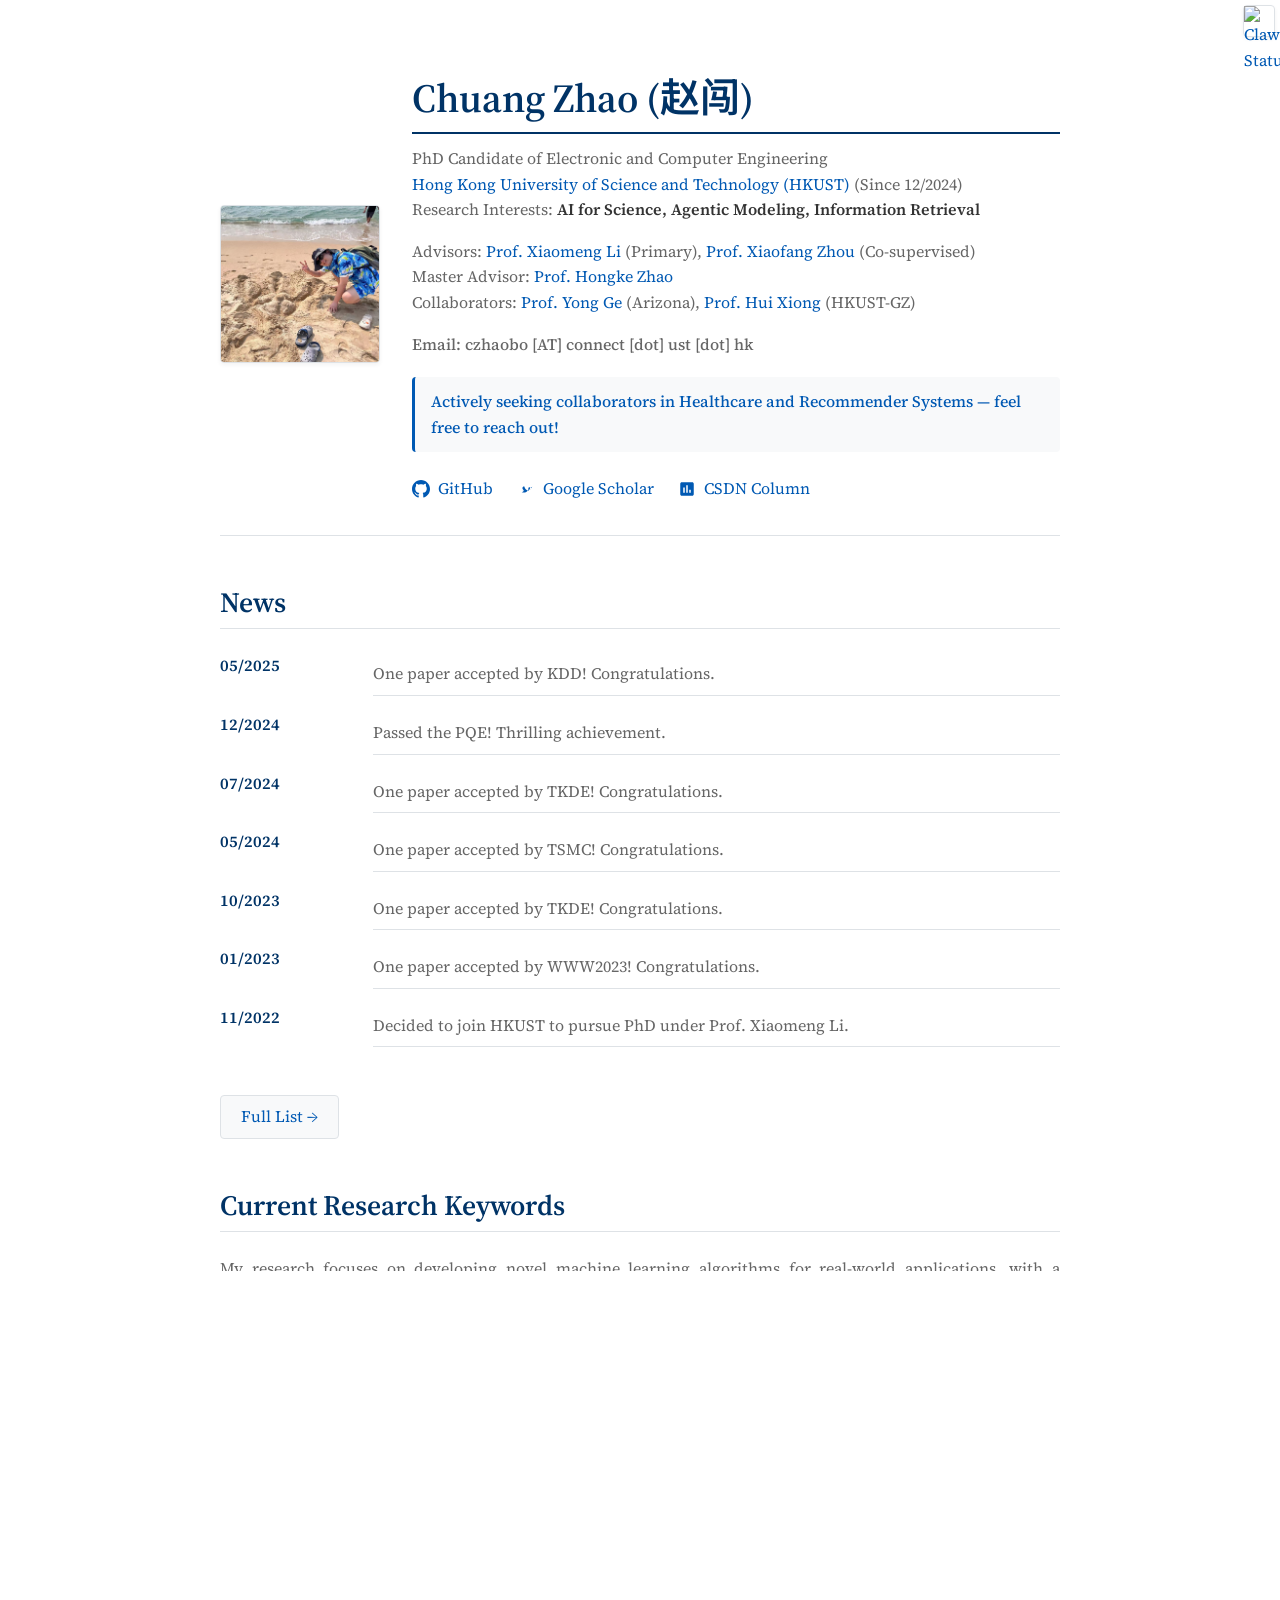
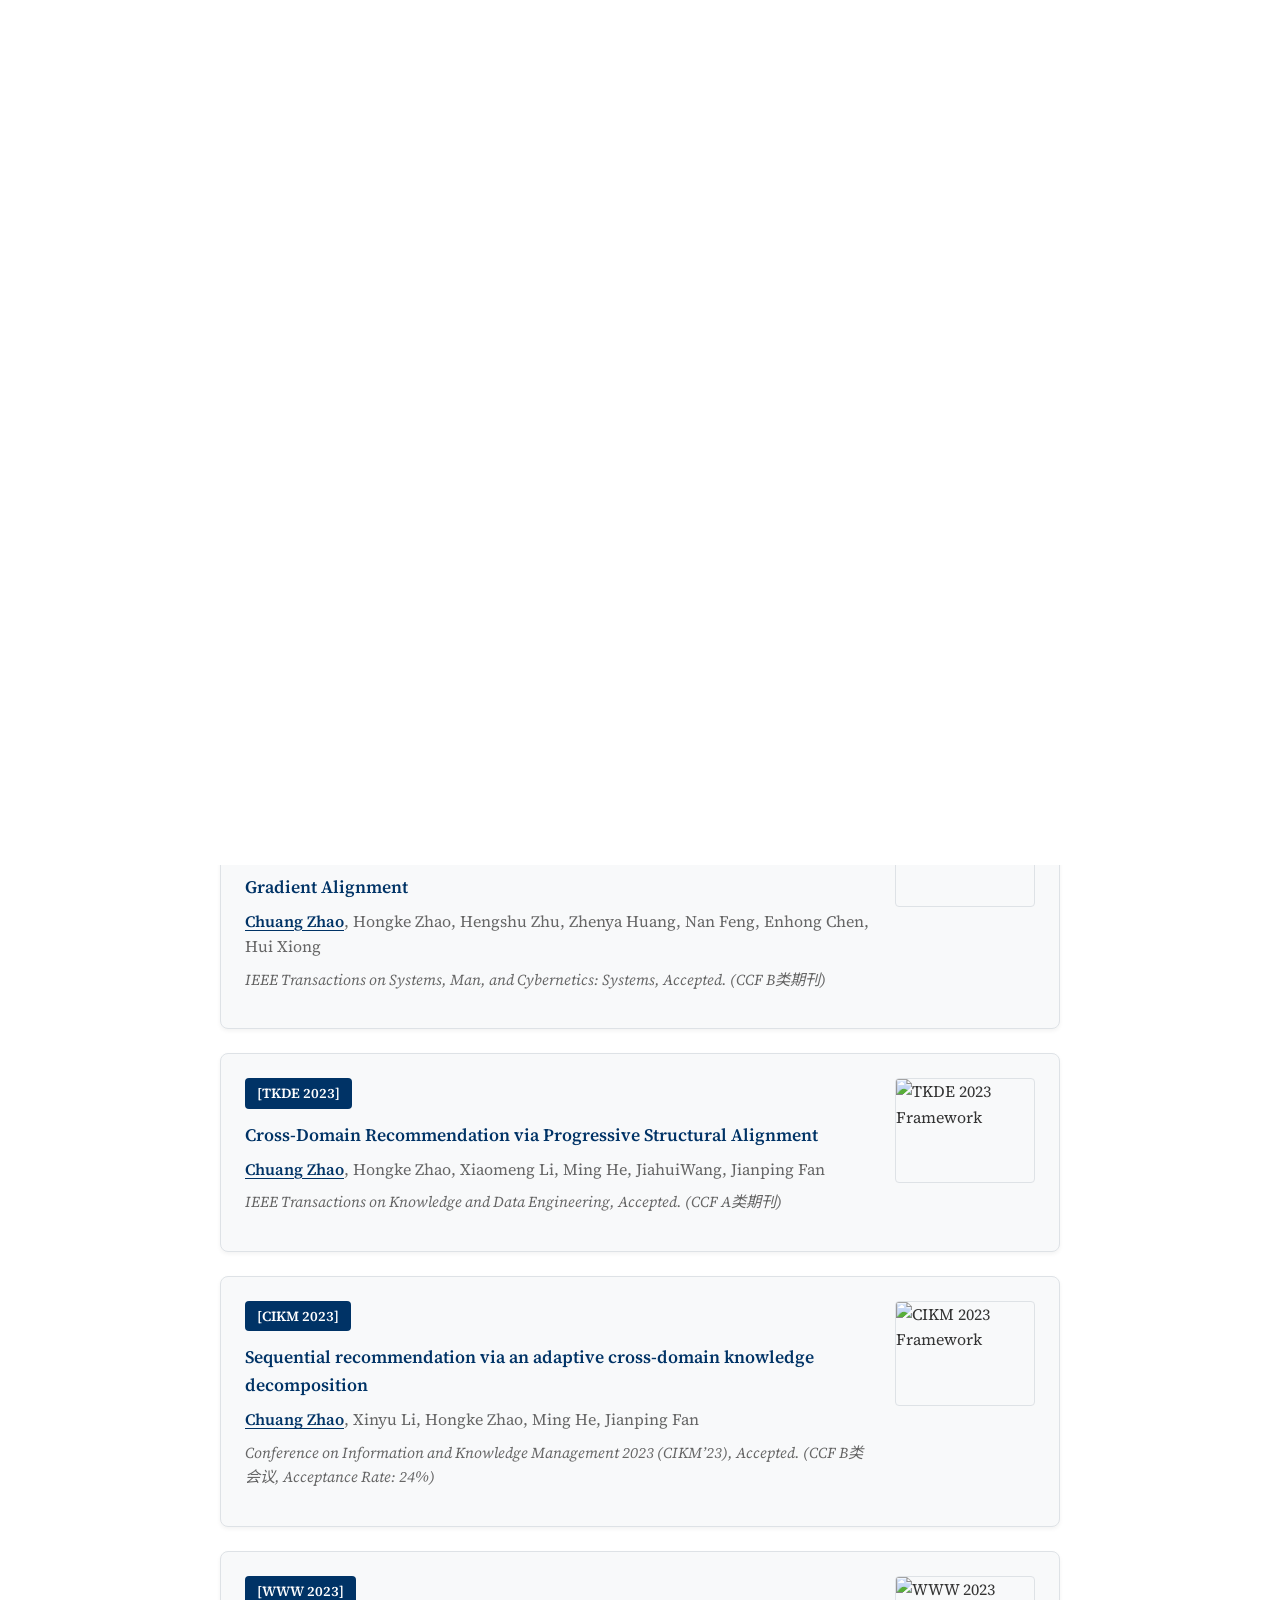
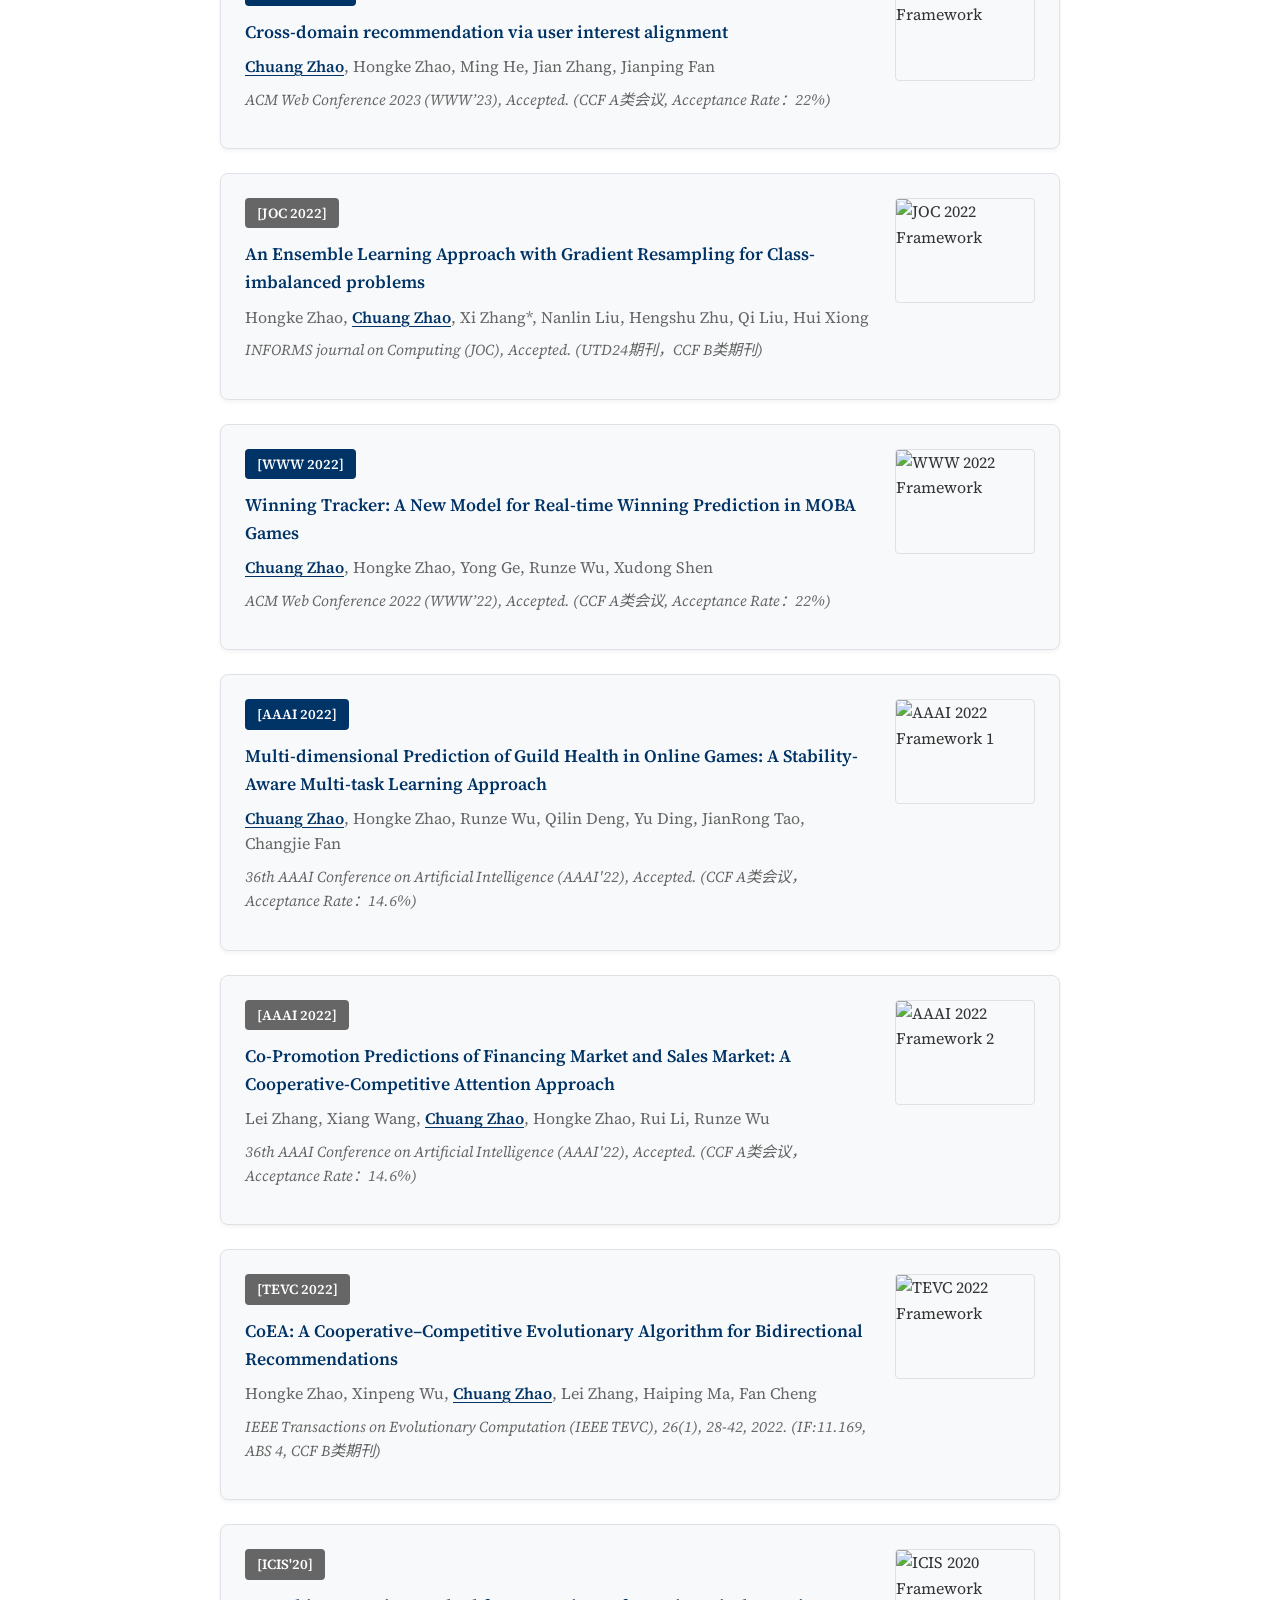
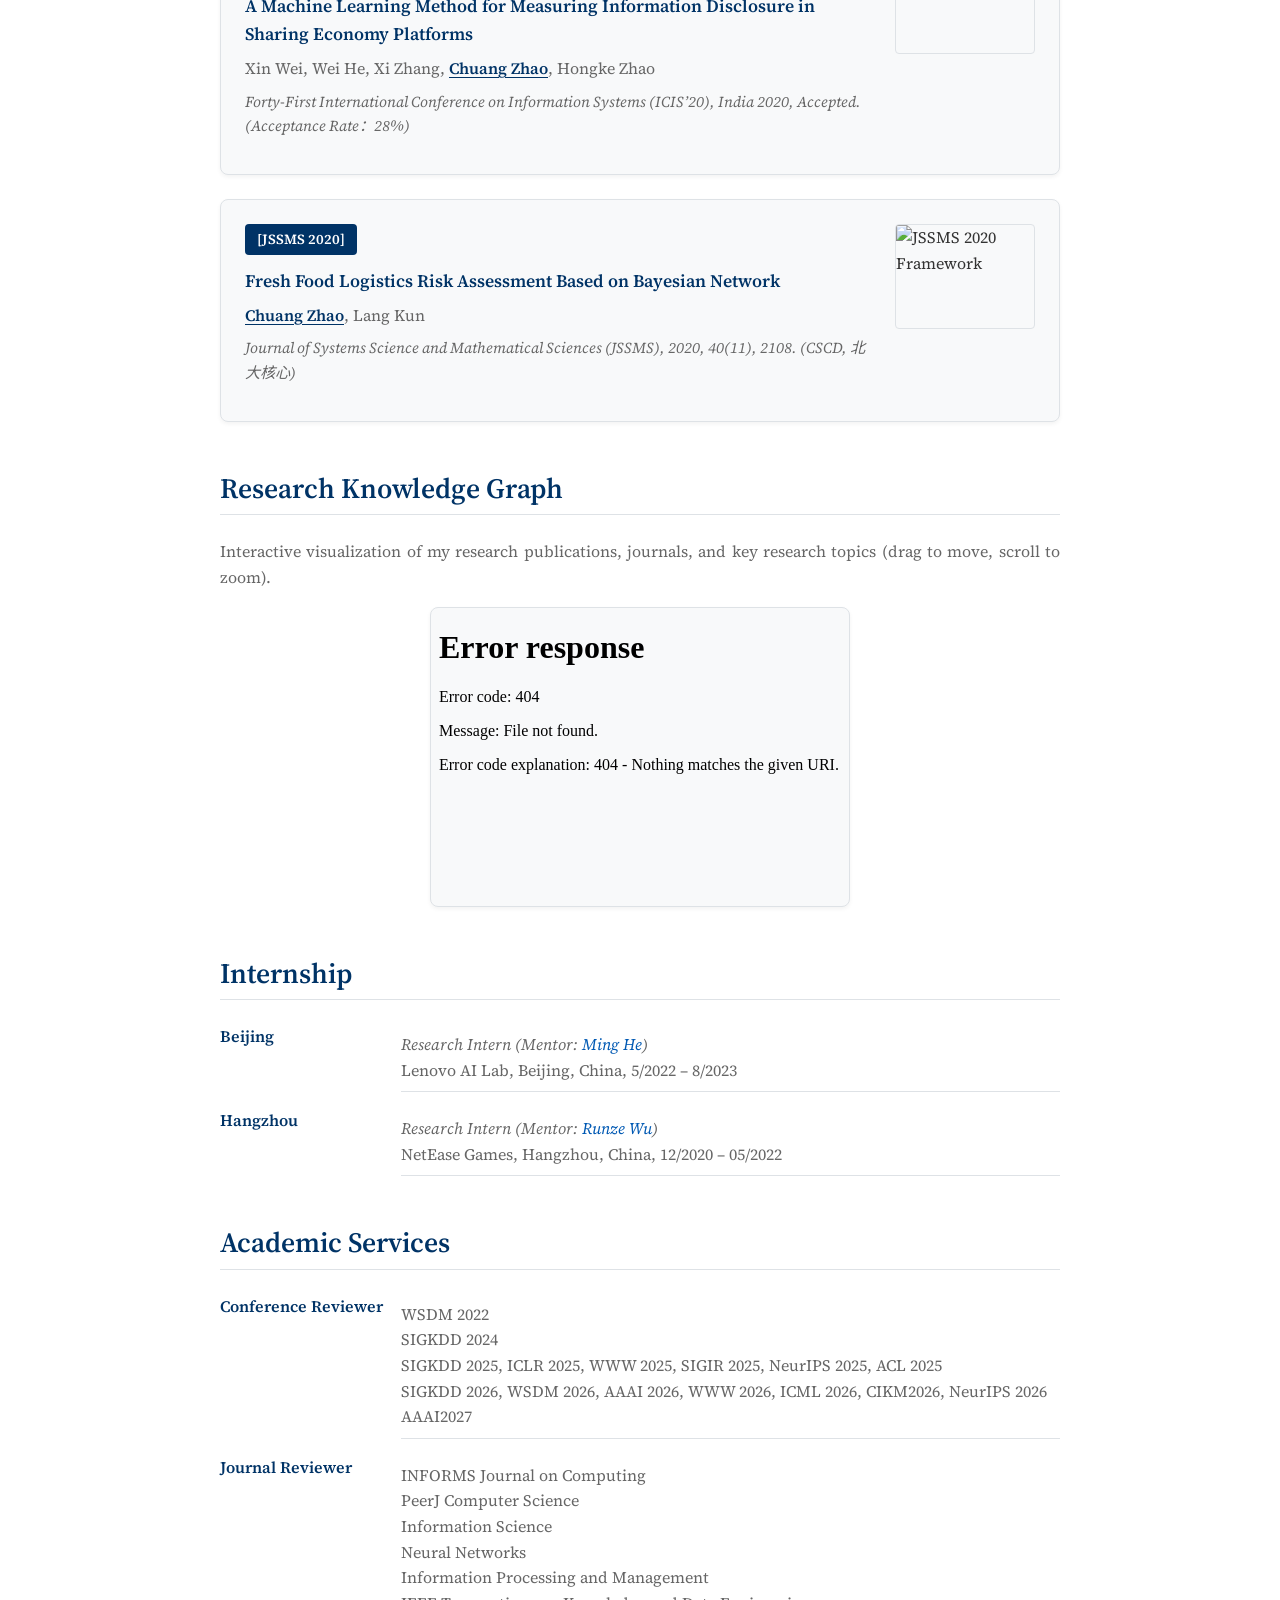
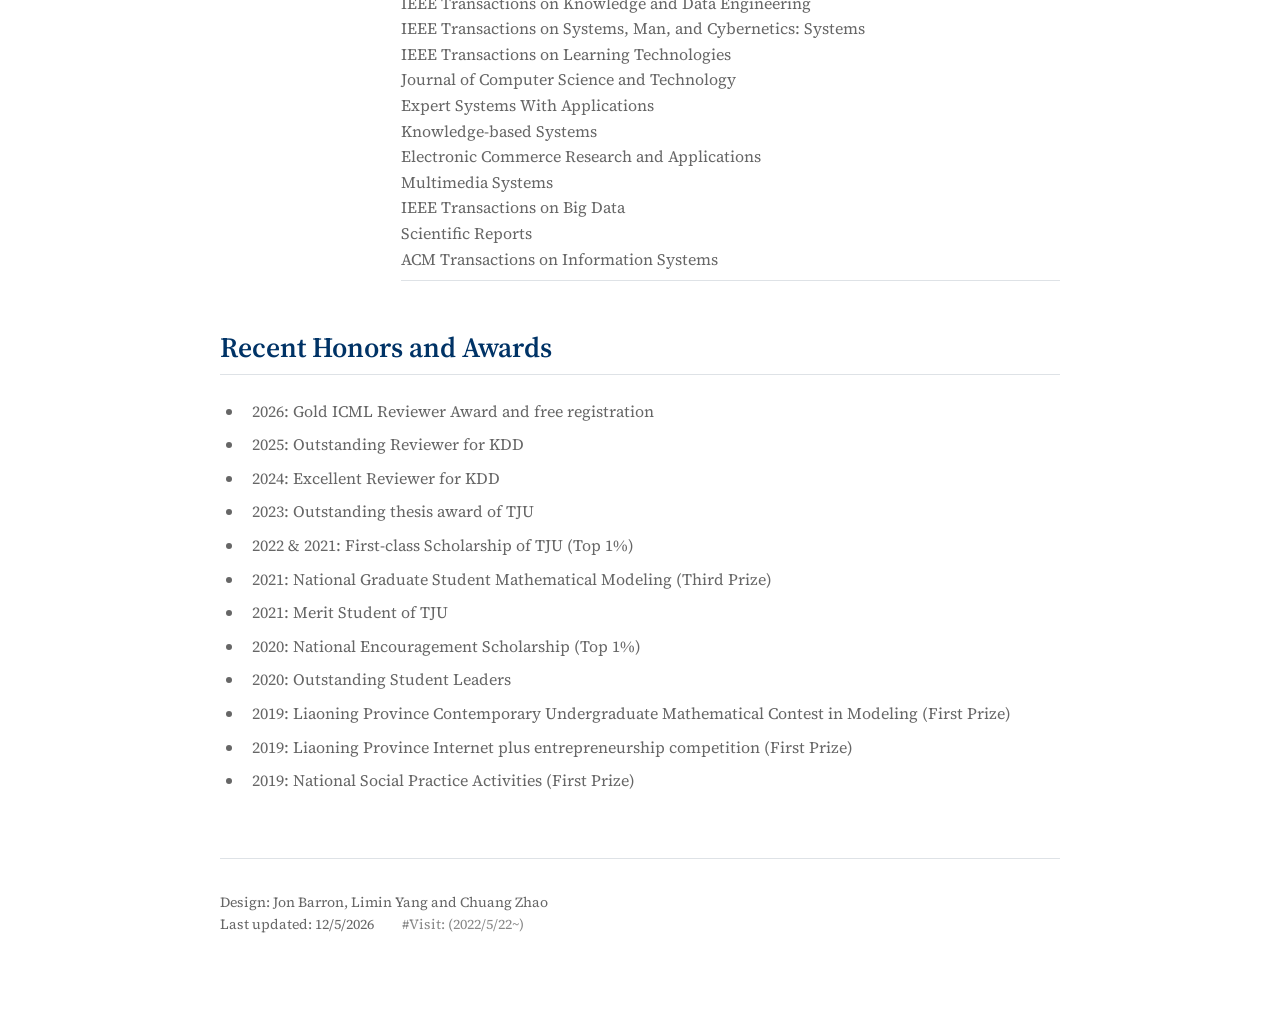
==== index.html @ f0075531 "xxx" ====
<!--
 * @Author: Jon Barron
 * @Date: 2019-05-11 22:15:22
 * @Editors: whyisyoung
 * @EditTime: 2020-10-23 10:57:25
 * @Editors:sheng-qiang
 * @EditTime: 2021-02-05 22:39:00
 * @LastEditors:Chuang Zhao
 * @LastEditTime: 2025-01-01 00:00:00
 -->
<!DOCTYPE html>
<html lang="en">
<head>
  <meta charset="utf-8">
  <meta name="viewport" content="width=device-width, initial-scale=1.0">
  <meta name="google-site-verification" content="XJEfN7CEZMRI5ZV4DpaAt1e5xjTSSNlVj2u65_T1h5k">
  <meta name="description" content="Chuang Zhao's Academic Homepage - AI for Science, Transfer Learning, Recommendation System">
  <title>Chuang Zhao (赵闯) - Academic Homepage</title>
  
  <!-- Favicon -->
  <link rel="icon" type="image/png" href="images/zc.ico">
  
  <!-- Fonts - 更经典的学术字体 -->
  <link href="https://fonts.googleapis.com/css2?family=Source+Serif+4:ital,wght@0,400;0,600;1,400&family=Noto+Sans+SC:wght@400;500;700&display=swap" rel="stylesheet">
  
  <!-- Styles -->
  <style>
    /* Base Reset */
    * {
      margin: 0;
      padding: 0;
      box-sizing: border-box;
    }
    
    /* Root Variables (学院风配色) */
    :root {
      --bg-primary: #ffffff;       /* 纯白色背景 - 学术经典 */
      --bg-secondary: #f8f9fa;     /* 浅灰色 - 卡片/区块背景 */
      --bg-tertiary: #e9ecef;      /* 中度灰色 - 分隔区域 */
      --primary: #003366;          /* 学院蓝 - 主色调 (深蓝色) */
      --secondary: #0059b3;        /* 辅助蓝 - 链接/强调 */
      --accent: #0077b6;           /* 亮蓝 - 交互状态 */
      --text-primary: #333333;     /* 深灰 - 主要文本 */
      --text-secondary: #666666;   /* 中灰 - 次要文本 */
      --text-tertiary: #888888;    /* 浅灰 - 注释文本 */
      --border-light: #dee2e6;     /* 浅色边框 */
      --border-dark: #adb5bd;      /* 深色边框 */
      --shadow-sm: 0 2px 4px rgba(0,0,0,0.05);
      --shadow-md: 0 4px 8px rgba(0,0,0,0.1);
      --radius-sm: 4px;
      --radius-md: 8px;
      --radius-lg: 12px;
      --transition: all 0.2s ease-in-out;
      --line-height: 1.6;
    }
    
    /* Base Styles - 学院风基础样式 */
    body {
      font-family: 'Source Serif 4', 'Noto Sans SC', Georgia, 'Times New Roman', Times, serif;
      font-size: 16px;
      line-height: var(--line-height);
      color: var(--text-primary);
      background-color: var(--bg-primary);
      padding: 40px 0;
      opacity: 0;
      animation: fadeIn 0.8s ease-out forwards;
    }
    
    @keyframes fadeIn {
      from { opacity: 0; }
      to { opacity: 1; }
    }
    
    .container {
      max-width: 900px;
      margin: 0 auto;
      padding: 0 30px;
    }
    
    /* Typography - 学术排版 */
    h1, h2, h3, h4 {
      font-weight: 600;
      line-height: 1.3;
      color: var(--primary);
      margin-bottom: 1rem;
    }
    
    h1 { /* 姓名 */
      font-size: 2.5rem;
      margin-bottom: 0.75rem;
      border-bottom: 2px solid var(--primary);
      padding-bottom: 0.5rem;
      display: block;
      width: 100%;
    }
    
    h2 { /* 章节标题 */
      font-size: 1.75rem;
      margin-top: 3rem;
      margin-bottom: 1.5rem;
      padding-bottom: 0.5rem;
      border-bottom: 1px solid var(--border-light);
    }
    
    h3 { /* 子标题 */
      font-size: 1.25rem;
      color: var(--secondary);
      margin-top: 2rem;
      margin-bottom: 1rem;
    }
    
    p {
      margin-bottom: 1rem;
      color: var(--text-secondary);
      text-align: justify;
    }
    
    strong {
      font-weight: 600;
      color: var(--text-primary);
    }
    
    em {
      font-style: italic;
      color: var(--text-secondary);
    }
    
    /* Links - 学院风链接样式 */
    a {
      color: var(--secondary);
      text-decoration: none;
      border-bottom: 1px solid transparent;
      transition: var(--transition);
    }
    
    a:hover {
      color: var(--accent);
      border-bottom: 1px solid var(--accent);
      text-decoration: none;
    }
    
    /* Profile Section - 个人信息区 */
    .profile {
      display: flex;
      flex-wrap: wrap;
      align-items: center;
      gap: 2rem;
      padding: 2rem 0;
      margin-bottom: 3rem;
      border-bottom: 1px solid var(--border-light);
    }
    
    .profile__image {
      flex: 0 0 160px;
    }
    
    .profile__image img {
      width: 100%;
      border-radius: var(--radius-sm);
      border: 1px solid var(--border-light);
      box-shadow: var(--shadow-sm);
    }
      
      
      /* 新增：Claw Status Icon 样式 */
      .claw-status-icon {
        position: absolute;
        top: 5px;          /* 右上角偏移量 */
        right: 5px;
        width: 32px;       /* 小 icon 尺寸，可根据需要调整 */
        height: 32px;
        border-radius: var(--radius-sm);
        border: 1px solid var(--border-light);
        box-shadow: var(--shadow-sm);
        transition: var(--transition);
        z-index: 10;       /* 确保 icon 在最上层 */
      }

      .claw-status-icon:hover {
        transform: scale(1.1); /* hover 轻微放大，提升交互感 */
        box-shadow: var(--shadow-md);
      }

      .claw-status-icon img {
        width: 100%;
        height: 100%;
        object-fit: cover;
      }
    
    .profile__info {
      flex: 1;
      min-width: 300px;
    }
    
    .profile__contact {
      margin: 1rem 0;
      font-weight: 500;
      color: var(--text-secondary);
    }
    
    .profile__collab {
      color: var(--secondary);
      font-weight: 500;
      margin: 1.25rem 0;
      padding: 0.75rem 1rem;
      background: var(--bg-secondary);
      border-radius: var(--radius-sm);
      border-left: 3px solid var(--secondary);
    }
    
    .profile__links {
      display: flex;
      flex-wrap: wrap;
      gap: 1.5rem;
      margin-top: 1.5rem;
    }
    
    .profile__links a {
      display: flex;
      align-items: center;
      gap: 0.5rem;
    }
    
    .profile__links a svg {
      width: 18px;
      height: 18px;
      fill: currentColor;
    }
    
    /* News Section - 新闻区 */
    .news__list {
      display: grid;
      grid-template-columns: minmax(100px, 1fr) 5fr;
      gap: 1rem;
      list-style: none;
      margin-bottom: 2rem;
    }
    
    .news__date {
      font-weight: 600;
      color: var(--primary);
      white-space: nowrap;
    }
    
    .news__item {
      padding: 0.5rem 0;
      border-bottom: 1px solid var(--border-light);
      color: var(--text-secondary);
    }
    
    .news__full {
      display: inline-block;
      padding: 0.5rem 1.25rem;
      background: var(--bg-secondary);
      border: 1px solid var(--border-light);
      border-radius: var(--radius-sm);
      transition: var(--transition);
      margin-top: 1rem;
    }
    
    .news__full:hover {
      background: var(--bg-tertiary);
      color: var(--primary);
    }
    
    /* Publications Section - 论文区 */
    .publication__note {
      font-style: italic;
      color: var(--text-secondary);
      margin-bottom: 1.5rem;
      padding: 1rem;
      background: var(--bg-secondary);
      border-radius: var(--radius-sm);
      border-left: 3px solid var(--secondary);
    }
    
    .publication__item {
      background: var(--bg-secondary);
      padding: 1.5rem;
      border-radius: var(--radius-md);
      box-shadow: var(--shadow-sm);
      margin-bottom: 1.5rem;
      border: 1px solid var(--border-light);
      display: flex;
      gap: 1.5rem;
      align-items: flex-start;
    }

    .publication__item:hover {
      box-shadow: var(--shadow-md);
      border-color: var(--border-dark);
    }

    .publication__content {
      flex: 1;
      min-width: 0;
    }

    .publication__thumbnail {
      flex: 0 0 140px;
      width: 140px;
      height: 105px;
      border-radius: var(--radius-sm);
      overflow: hidden;
      border: 1px solid var(--border-light);
    }

    .publication__thumbnail img {
      width: 100%;
      height: 100%;
      object-fit: cover;
    }

    @media (max-width: 768px) {
      .publication__item {
        flex-direction: column-reverse;
      }

      .publication__thumbnail {
        flex: 0 0 auto;
        width: 100%;
        height: auto;
        aspect-ratio: 4/3;
      }
    }
    
    .publication__tag {
      display: inline-block;
      padding: 0.25rem 0.75rem;
      border-radius: var(--radius-sm);
      font-size: 0.875rem;
      font-weight: 600;
      color: white;
      margin-bottom: 0.75rem;
      background: var(--primary);
    }
    
    .tag-first, .tag-corr, .tag-equal {
      background: var(--primary);
    }
    .tag-other {
      background: var(--text-secondary);
    }
    
    .publication__title {
      font-weight: 600;
      font-size: 1.1rem;
      margin-bottom: 0.5rem;
      color: var(--primary);
    }
    
    .publication__authors {
      margin-bottom: 0.5rem;
      color: var(--text-secondary);
    }
    
    .publication__authors .underline {
      font-weight: 600;
      color: var(--primary);
      text-decoration: underline;
      text-underline-offset: 3px;
    }
    
    .publication__journal {
      color: var(--text-secondary);
      font-style: italic;
      margin-bottom: 0.75rem;
      font-size: 0.95rem;
    }
    
    /* Knowledge Graph Section - 知识图谱区 */
    .knowledge-graph {
      margin-top: 3rem;
      margin-bottom: 3rem;
    }
    
    .knowledge-graph__container {
      width: 50%;
      height: 300px;
      background: var(--bg-secondary);
      border: 1px solid var(--border-light);
      border-radius: var(--radius-md);
      box-shadow: var(--shadow-sm);
      overflow: hidden;
      position: relative;
      
      margin-left: auto;
      margin-right: auto;
    }
    
    .knowledge-graph__desc {
      color: var(--text-secondary);
      margin-bottom: 1rem;
      line-height: 1.6;
    }
    
    /* Sections Common - 通用章节样式 */
    .section__list {
      display: grid;
      grid-template-columns: minmax(120px, 1fr) 4fr;
      gap: 1rem;
      list-style: none;
      margin-bottom: 2rem;
    }
    
    .section__label {
      font-weight: 600;
      color: var(--primary);
    }
    
    .section__content {
      padding: 0.5rem 0;
      border-bottom: 1px solid var(--border-light);
      color: var(--text-secondary);
    }
    
    /* Education Section - 教育背景区 */
    .education {
      margin-top: 3rem;
    }
    
    /* Awards Section - 奖项区 */
    .awards {
      margin-top: 3rem;
    }
    
    .awards__list {
      padding-left: 1.5rem;
      color: var(--text-secondary);
      margin-bottom: 2rem;
    }
    
    .awards__list li {
      margin-bottom: 0.5rem;
      padding-left: 0.5rem;
    }
    
    /* Research Interests - 研究方向 */
    .research-interests {
      margin-top: 3rem;
    }
    
    .research-interests__tags {
      display: flex;
      flex-wrap: wrap;
      gap: 1rem;
      margin-top: 1rem;
    }
    
    .research-interests__tag {
      padding: 0.5rem 1rem;
      background: var(--bg-secondary);
      border: 1px solid var(--border-light);
      border-radius: var(--radius-sm);
      color: var(--primary);
      font-weight: 500;
      transition: var(--transition);
    }
    
    .research-interests__tag:hover {
      background: var(--primary);
      color: white;
      border-color: var(--primary);
    }
    
    /* Footer - 页脚 */
    .footer {
      margin-top: 4rem;
      padding-top: 2rem;
      border-top: 1px solid var(--border-light);
      font-size: 0.875rem;
      color: var(--text-tertiary);
      text-align: center;
      padding-bottom: 2rem;
    }
    
    .footer a {
      color: var(--text-secondary);
    }
    
    /* Responsive Adjustments - 响应式调整 */
    @media (max-width: 768px) {
      h1 {
        font-size: 2rem;
      }
      
      h2 {
        font-size: 1.5rem;
      }
      
      .profile {
        flex-direction: column;
        text-align: center;
        gap: 1.5rem;
      }
      
      .profile__links {
        justify-content: center;
      }
      
      .news__list, .section__list {
        grid-template-columns: 1fr;
      }
      
      .news__date {
        font-weight: 600;
        color: var(--primary);
        margin-bottom: -0.5rem;
      }
      
      .publication__item {
        padding: 1rem;
      }
      
      /* 移动端知识图谱高度适配 */
      .knowledge-graph__container {
        height: 400px;
      }
    }
    
    /* Smooth Scroll - 平滑滚动 */
    html {
      scroll-behavior: smooth;
    }
    
    /* Counter - 访问计数 */
    #busuanzi_container_site_pv {
      margin-left: 1rem;
      color: var(--text-tertiary);
    }
  </style>
</head>

<body>
  <div class="container">
    <!-- Profile Section -->
    <section class="profile">
      <div class="profile__image">
        <img src="images/sand.jpg" alt="Chuang Zhao">
      </div>
      <a href="https://salmon-roy-benchmark-discovery.trycloudflare.com/"
         target="_blank"
         rel="noopener noreferrer"
         class="claw-status-icon">
        <img src="images/MyClaw-status.png" alt="Claw Status">
      </a>
      <div class="profile__info">
        <h1>Chuang Zhao (赵闯)</h1>
        <p>
          PhD Candidate of Electronic and Computer Engineering<br>
          <a href="https://ece.hkust.edu.hk/">Hong Kong University of Science and Technology (HKUST)</a> (Since 12/2024)<br>
          Research Interests: <strong>AI for Science, Agentic Modeling, Information Retrieval</strong>
        </p>
        <p>
          Advisors: <a href="https://xmengli.github.io/">Prof. Xiaomeng Li</a> (Primary),
          <a href="https://cse.hkust.edu.hk/admin/people/faculty/profile/zxf">Prof. Xiaofang Zhou</a> (Co-supervised)<br>
          Master Advisor: <a href="http://come.tju.edu.cn/info/1089/3759.htm">Prof. Hongke Zhao</a><br>
          Collaborators: <a href="https://eller.arizona.edu/people/yong-ge">Prof. Yong Ge</a> (Arizona),
          <a href="https://scholar.google.com/citations?user=cVDF1tkAAAAJ&hl=en">Prof. Hui Xiong</a> (HKUST-GZ)
        </p>
        <div class="profile__contact">
          Email: czhaobo [AT] connect [dot] ust [dot] hk
        </div>
        <div class="profile__collab">
          Actively seeking collaborators in Healthcare and Recommender Systems — feel free to reach out!
        </div>
        <div class="profile__links">
          <a href="https://github.com/Data-Designer">
            <svg xmlns="http://www.w3.org/2000/svg" viewBox="0 0 24 24"><path d="M12 0c-6.626 0-12 5.373-12 12 0 5.302 3.438 9.8 8.207 11.387.599.111.793-.261.793-.577v-2.234c-3.338.726-4.033-1.416-4.033-1.416-.546-1.387-1.333-1.756-1.333-1.756-1.089-.745.083-.729.083-.729 1.205.084 1.839 1.237 1.839 1.237 1.07 1.834 2.807 1.304 3.492.997.107-.775.418-1.305.762-1.604-2.665-.305-5.467-1.334-5.467-5.931 0-1.311.469-2.381 1.236-3.221-.124-.303-.535-1.524.117-3.176 0 0 1.008-.322 3.301 1.23.957-.266 1.983-.399 3.003-.404 1.02.005 2.047.138 3.006.404 2.291-1.552 3.297-1.23 3.297-1.23.653 1.653.242 2.874.118 3.176.77.84 1.235 1.911 1.235 3.221 0 4.609-2.807 5.624-5.479 5.921.43.372.823 1.102.823 2.222v3.293c0 .319.192.694.801.576 4.765-1.589 8.199-6.086 8.199-11.386 0-6.627-5.373-12-12-12z"/></svg>
            GitHub
          </a>
          <a href="https://scholar.google.com/citations?user=YYMcwZAAAAAJ&hl=en">
            <svg xmlns="http://www.w3.org/2000/svg" viewBox="0 0 24 24"><path d="M19.989 11.11c-.118-.618-.477-1.189-.999-1.611.531-.085 1.017-.235 1.458-.445-.489.579-1.128 1.08-1.866 1.419-.705-.09-1.372-.289-1.979-.589.651.79 1.032 1.779 1.032 2.889-.666-.034-1.311-.199-1.909-.479-.028.701-.028 1.401 0 2.101-1.589-.084-3.009-.801-4.079-1.909-.999-.999-1.599-2.289-1.799-3.729-.2.001-.4.001-.6.001-1.099 0-1.999.899-1.999 1.999 0 1.51 1.05 2.789 2.479 3.299-.199.05-.409.079-.619.079-.15 0-.299-.016-.449-.049.15.489.589.849 1.11 1.03-.419-.139-.819-.369-1.179-.659-.03.01-.06.01-.09.02-.319-.01-.639-.099-.929-.259.319.499.909.819 1.579.839-.709.549-1.579.859-2.519.859-.16 0-.319-.01-.479-.039.899.589 1.959.919 3.099.919 3.719 0 5.989-3.099 5.989-6.099 0-.09 0-.189-.009-.279.409-.29.779-.659 1.099-1.089z"/></svg>
            Google Scholar
          </a>
      <!--     <a href="https://www.researchgate.net/profile/Chuang-Zhao-5/research">
            <svg xmlns="http://www.w3.org/2000/svg" viewBox="0 0 24 24"><path d="M19 3H5c-1.1 0-2 .9-2 2v14c0 1.1.9 2 2 2h14c1.1 0 2-.9 2-2V5c0-1.1-.9-2-2-2zM8.33 15.33c0 1.86-1.5 3.36-3.36 3.36s-3.36-1.5-3.36-3.36 1.5-3.36 3.36-3.36 3.36 1.5 3.36 3.36zm5.64-7.64c-1.37 0-2.5-1.13-2.5-2.5s1.13-2.5 2.5-2.5 2.5 1.13 2.5 2.5-1.13 2.5-2.5 2.5zm4.03 9.64c-.6 0-1.16.24-1.58.62-.16.16-.26.38-.26.62 0 .24.1.46.26.62.42.38.98.62 1.58.62.6 0 1.16-.24 1.58-.62.16-.16.26-.38.26-.62 0-.24-.1-.46-.26-.62-.42-.38-.98-.62-1.58-.62z"/></svg>
            ResearchGate
          </a>  -->

     <!--       <a href="https://dblp.org/pid/29/5452.html">
            <svg xmlns="http://www.w3.org/2000/svg" viewBox="0 0 24 24"><path d="M12 0C5.37 0 0 5.37 0 12s5.37 12 12 12 12-5.37 12-12S18.63 0 12 0zm0 22C6.48 22 2 17.52 2 12S6.48 2 12 2s10 4.48 10 10-4.48 10-10 10zm-1-7h2v-6h-2v6zm-2-2h2V7h-2v6zm4 2h2V7h-2v6z"/></svg>
            DBLP
          </a>  -->
          <a href="https://blog.csdn.net/weixin_40539952?spm=1000.2115.3001.5343">
            <svg xmlns="http://www.w3.org/2000/svg" viewBox="0 0 24 24"><path d="M19 3H5c-1.1 0-2 .9-2 2v14c0 1.1.9 2 2 2h14c1.1 0 2-.9 2-2V5c0-1.1-.9-2-2-2zM9 17H7v-7h2v7zm4 0h-2V7h2v10zm4 0h-2v-4h2v4z"/></svg>
            CSDN Column
          </a>
        </div>
      </div>
    </section>

    <!-- News Section -->
    <section>
      <h2>News</h2>
      <ul class="news__list">
      <!--      <li class="news__date">05/2026</li>
        <li class="news__item">Two collaborated papers accepted by KDD, ICML ! Congratulations.</li>-->

        <li class="news__date">05/2025</li>
        <li class="news__item">One paper accepted by KDD! Congratulations.</li>
        
        <li class="news__date">12/2024</li>
        <li class="news__item">Passed the PQE! Thrilling achievement.</li>
        
        <li class="news__date">07/2024</li>
        <li class="news__item">One paper accepted by TKDE! Congratulations.</li>
        
        <li class="news__date">05/2024</li>
        <li class="news__item">One paper accepted by TSMC! Congratulations.</li>
        
        <li class="news__date">10/2023</li>
        <li class="news__item">One paper accepted by TKDE! Congratulations.</li>
        
        <li class="news__date">01/2023</li>
        <li class="news__item">One paper accepted by WWW2023! Congratulations.</li>
        
        <li class="news__date">11/2022</li>
        <li class="news__item">Decided to join HKUST to pursue PhD under Prof. Xiaomeng Li.</li>
      </ul>
      <a href="news.html" class="news__full">Full List →</a>
    </section>

    <!-- Research Interests -->
    <section class="research-interests">
      <h2>Current Research Keywords</h2>
      <p>My research focuses on developing novel machine learning algorithms for real-world applications, with a particular emphasis on:</p>
      <div class="research-interests__tags">
        <a href="ai-for-healthcare.html" class="research-interests__tag">AI for Healthcare</a>
        <a href="generative-recommendation.html" class="research-interests__tag">Generative Recommendation</a>
        <a href="ai-for-marketing.html" class="research-interests__tag">AI for Marketing</a>
        <a href="heterogeneous-graph.html" class="research-interests__tag">Heterogeneous Graph</a>
        <a href="llm-reasoning.html" class="research-interests__tag">LLM Reasoning</a>
        <a href="agent-evolving.html" class="research-interests__tag">Agent Evolving</a>
        <a href="reinforced-learning.html" class="research-interests__tag">Reinforced Learning</a>
        <a href="rag.html" class="research-interests__tag">Retrieval-augmented Generation</a>
      </div>
    </section>

    <!-- Publications Section -->
    <section>
      <h2>Publications</h2>
      <p class="publication__note">Several papers are currently under review / published and are not listed here. Please refer to my <a href="https://scholar.google.com/citations?user=YYMcwZAAAAAJ&hl=en">Google Scholar</a> for the latest publications.</p>
      
      <div class="publication__item">
        <div class="publication__content">
          <span class="publication__tag tag-first">[TNNLS 2025]</span>
          <div class="publication__title">Enhancing Domain Generalization in Medical Image Segmentation With Global and Local Prompts</div>
          <div class="publication__authors"><span class="underline">Chuang Zhao</span>, Xiaomeng Li</div>
          <div class="publication__journal">IEEE Transactions on Neural Networks and Learning Systems, Accepted. (CCF B类期刊)</div>
        </div>
        <div class="publication__thumbnail">
          <img src="images/papers/tnnls2025.png" alt="TNNLS 2025 Framework">
        </div>
      </div>
      
      <div class="publication__item">
        <div class="publication__content">
          <span class="publication__tag tag-first">[TWeb 2025]</span>
          <div class="publication__title">Cross-domain Transfer of Valence Preferences via a Meta-optimization Approach</div>
          <div class="publication__authors"><span class="underline">Chuang Zhao</span>, Hongke Zhao, Ming He, Xiaomeng Li, Jianping Fan</div>
          <div class="publication__journal">ACM Transactions on the Web, Accepted. (CCF B类期刊)</div>
        </div>
        <div class="publication__thumbnail">
          <img src="images/papers/tweb2025.png" alt="TWeb 2025 Framework">
        </div>
      </div>
      
      <div class="publication__item">
        <div class="publication__content">
          <span class="publication__tag tag-first">[TKDE 2025]</span>
          <div class="publication__title">Collaborative Knowledge Fusion: A Novel Method for Multi-task Recommender Systems via LLMs</div>
          <div class="publication__authors"><span class="underline">Chuang Zhao</span>, Xing Su, Hongke Zhao, Ming He, Jianping Fan, Xiaomeng Li</div>
          <div class="publication__journal">IEEE Transactions on Knowledge and Data Engineering, Accepted. (CCF A类期刊)</div>
        </div>
        <div class="publication__thumbnail">
          <img src="images/papers/tkde2025.png" alt="TKDE 2025 Framework">
        </div>
      </div>
      
      <div class="publication__item">
        <div class="publication__content">
          <span class="publication__tag tag-first">[KDD 2025]</span>
          <div class="publication__title">Diffmv: A Unified Diffusion Framework for Healthcare Predictions with Random Missing Views and View Laziness</div>
          <div class="publication__authors"><span class="underline">Chuang Zhao</span>, Hui Tang, Hongke Zhao, Xiaomeng Li</div>
          <div class="publication__journal">ACM SIGKDD Conference on Knowledge Discovery and Data Mining (KDD’25), Accepted. (CCF A类会议, Acceptance Rate：18.4%)</div>
        </div>
        <div class="publication__thumbnail">
          <img src="images/papers/kdd2025.png" alt="KDD 2025 Framework">
        </div>
      </div>
      
      <div class="publication__item">
        <div class="publication__content">
          <span class="publication__tag tag-first">[TOIS 2025]</span>
          <div class="publication__title">Beyond Sequential Patterns: Rethinking Healthcare Predictions with Contextual Insights</div>
          <div class="publication__authors"><span class="underline">Chuang Zhao</span>, Hui Tang, Hongke Zhao, Xiaomeng Li</div>
          <div class="publication__journal">ACM Transactions on Information Systems (TOIS’25), Accepted. (CCF A类期刊)</div>
        </div>
        <div class="publication__thumbnail">
          <img src="images/papers/tois2025.png" alt="TOIS 2025 Framework">
        </div>
      </div>
      
      <div class="publication__item">
        <div class="publication__content">
          <span class="publication__tag tag-other">[NAACL 2025]</span>
          <div class="publication__title">Instruct-of-Reflection: Enhancing Large Language Models Iterative Reflection Capabilities via Dynamic-Meta Instruction</div>
          <div class="publication__authors">Liping Liu, Chunhong Zhang, Likang Wu, <span class="underline">Chuang Zhao</span>, Zheng Hu, Ming He, Jianping Fan</div>
          <div class="publication__journal">The 2025 Annual Conference of the Nations of the Americas Chapter of the ACL (NAACL’25), Accepted. (CCF B类会议, Acceptance Rate：22%)</div>
        </div>
        <div class="publication__thumbnail">
          <img src="images/papers/naacl2025.png" alt="NAACL 2025 Framework">
        </div>
      </div>
      
      <div class="publication__item">
        <div class="publication__content">
          <span class="publication__tag tag-first">[WWW 2025]</span>
          <div class="publication__title">Unveiling Discrete Clues: Superior Healthcare Predictions for Rare Diseases</div>
          <div class="publication__authors"><span class="underline">Chuang Zhao</span>, Hui Tang, Jiheng Zhang, Xiaomeng Li</div>
          <div class="publication__journal">ACM Web Conference 2025 (WWW’25), Accepted. (CCF A类会议, Oral rate: 5.42%)</div>
        </div>
        <div class="publication__thumbnail">
          <img src="images/papers/www2025.png" alt="WWW 2025 Framework">
        </div>
      </div>
      
      <div class="publication__item">
        <div class="publication__content">
          <span class="publication__tag tag-first">[TKDE 2024]</span>
          <div class="publication__title">Enhancing Precision Drug Recommendations via In-depth Exploration of Motif Relationships</div>
          <div class="publication__authors"><span class="underline">Chuang Zhao</span>, Hongke Zhao, Xiaofang Zhou, Xiaomeng Li</div>
          <div class="publication__journal">IEEE Transactions on Knowledge and Data Engineering, Accepted. (CCF A类期刊)</div>
        </div>
        <div class="publication__thumbnail">
          <img src="images/papers/tkde2024_drug.png" alt="TKDE 2024 Framework">
        </div>
      </div>
      
      <div class="publication__item">
        <div class="publication__content">
          <span class="publication__tag tag-other">[SIGKDD 2024]</span>
          <div class="publication__title">Performative Debias with Fair-exposure Optimization Driven by Strategic Agents in Recommender Systems</div>
          <div class="publication__authors">Zhicheng Xiang, Hongke Zhao, <span class="underline">Chuang Zhao</span>, Ming He, Jianping Fan</div>
          <div class="publication__journal">ACM SIGKDD Conference on Knowledge Discovery and Data Mining 2024 (SIGKDD'24). (CCF A类会议, Acceptance Rate：20%)</div>
        </div>
        <div class="publication__thumbnail">
          <img src="images/papers/kdd2024.png" alt="SIGKDD 2024 Framework">
        </div>
      </div>
      
      <div class="publication__item">
        <div class="publication__content">
          <span class="publication__tag tag-first">[TSMC 2024]</span>
          <div class="publication__title">Bi-discriminator Domain Adversarial Neural Networks with Class-Level Gradient Alignment</div>
          <div class="publication__authors"><span class="underline">Chuang Zhao</span>, Hongke Zhao, Hengshu Zhu, Zhenya Huang, Nan Feng, Enhong Chen, Hui Xiong</div>
          <div class="publication__journal">IEEE Transactions on Systems, Man, and Cybernetics: Systems, Accepted. (CCF B类期刊)</div>
        </div>
        <div class="publication__thumbnail">
          <img src="images/papers/tsmc2024.png" alt="TSMC 2024 Framework">
        </div>
      </div>
      
      <div class="publication__item">
        <div class="publication__content">
          <span class="publication__tag tag-first">[TKDE 2023]</span>
          <div class="publication__title">Cross-Domain Recommendation via Progressive Structural Alignment</div>
          <div class="publication__authors"><span class="underline">Chuang Zhao</span>, Hongke Zhao, Xiaomeng Li, Ming He, JiahuiWang, Jianping Fan</div>
          <div class="publication__journal">IEEE Transactions on Knowledge and Data Engineering, Accepted. (CCF A类期刊)</div>
        </div>
        <div class="publication__thumbnail">
          <img src="images/papers/tkde2023.png" alt="TKDE 2023 Framework">
        </div>
      </div>
      
      <div class="publication__item">
        <div class="publication__content">
          <span class="publication__tag tag-first">[CIKM 2023]</span>
          <div class="publication__title">Sequential recommendation via an adaptive cross-domain knowledge decomposition</div>
          <div class="publication__authors"><span class="underline">Chuang Zhao</span>, Xinyu Li, Hongke Zhao, Ming He, Jianping Fan</div>
          <div class="publication__journal">Conference on Information and Knowledge Management 2023 (CIKM’23), Accepted. (CCF B类会议, Acceptance Rate: 24%)</div>
        </div>
        <div class="publication__thumbnail">
          <img src="images/papers/cikm2023.png" alt="CIKM 2023 Framework">
        </div>
      </div>
      
      <div class="publication__item">
        <div class="publication__content">
          <span class="publication__tag tag-first">[WWW 2023]</span>
          <div class="publication__title">Cross-domain recommendation via user interest alignment</div>
          <div class="publication__authors"><span class="underline">Chuang Zhao</span>, Hongke Zhao, Ming He, Jian Zhang, Jianping Fan</div>
          <div class="publication__journal">ACM Web Conference 2023 (WWW’23), Accepted. (CCF A类会议, Acceptance Rate：22%)</div>
        </div>
        <div class="publication__thumbnail">
          <img src="images/papers/www2023.png" alt="WWW 2023 Framework">
        </div>
      </div>
      
      <div class="publication__item">
        <div class="publication__content">
          <span class="publication__tag tag-other">[JOC 2022]</span>
          <div class="publication__title">An Ensemble Learning Approach with Gradient Resampling for Class-imbalanced problems</div>
          <div class="publication__authors">Hongke Zhao, <span class="underline">Chuang Zhao</span>, Xi Zhang*, Nanlin Liu, Hengshu Zhu, Qi Liu, Hui Xiong</div>
          <div class="publication__journal">INFORMS journal on Computing (JOC), Accepted. (UTD24期刊，CCF B类期刊)</div>
        </div>
        <div class="publication__thumbnail">
          <img src="images/papers/joc2022.png" alt="JOC 2022 Framework">
        </div>
      </div>
      
      <div class="publication__item">
        <div class="publication__content">
          <span class="publication__tag tag-first">[WWW 2022]</span>
          <div class="publication__title">Winning Tracker: A New Model for Real-time Winning Prediction in MOBA Games</div>
          <div class="publication__authors"><span class="underline">Chuang Zhao</span>, Hongke Zhao, Yong Ge, Runze Wu, Xudong Shen</div>
          <div class="publication__journal">ACM Web Conference 2022 (WWW’22), Accepted. (CCF A类会议, Acceptance Rate：22%)</div>
        </div>
        <div class="publication__thumbnail">
          <img src="images/papers/www2022.png" alt="WWW 2022 Framework">
        </div>
      </div>
      
      <div class="publication__item">
        <div class="publication__content">
          <span class="publication__tag tag-first">[AAAI 2022]</span>
          <div class="publication__title">Multi-dimensional Prediction of Guild Health in Online Games: A Stability-Aware Multi-task Learning Approach</div>
          <div class="publication__authors"><span class="underline">Chuang Zhao</span>, Hongke Zhao, Runze Wu, Qilin Deng, Yu Ding, JianRong Tao, Changjie Fan</div>
          <div class="publication__journal">36th AAAI Conference on Artificial Intelligence (AAAI'22), Accepted. (CCF A类会议，Acceptance Rate：14.6%)</div>
        </div>
        <div class="publication__thumbnail">
          <img src="images/papers/aaai2022_guild.png" alt="AAAI 2022 Framework 1">
        </div>
      </div>
      
      <div class="publication__item">
        <div class="publication__content">
          <span class="publication__tag tag-other">[AAAI 2022]</span>
          <div class="publication__title">Co-Promotion Predictions of Financing Market and Sales Market: A Cooperative-Competitive Attention Approach</div>
          <div class="publication__authors">Lei Zhang, Xiang Wang, <span class="underline">Chuang Zhao</span>, Hongke Zhao, Rui Li, Runze Wu</div>
          <div class="publication__journal">36th AAAI Conference on Artificial Intelligence (AAAI'22), Accepted. (CCF A类会议，Acceptance Rate：14.6%)</div>
        </div>
        <div class="publication__thumbnail">
          <img src="images/papers/aaai2022_copromo.png" alt="AAAI 2022 Framework 2">
        </div>
      </div>
      
      <div class="publication__item">
        <div class="publication__content">
          <span class="publication__tag tag-other">[TEVC 2022]</span>
          <div class="publication__title">CoEA: A Cooperative–Competitive Evolutionary Algorithm for Bidirectional Recommendations</div>
          <div class="publication__authors">Hongke Zhao, Xinpeng Wu, <span class="underline">Chuang Zhao</span>, Lei Zhang, Haiping Ma, Fan Cheng</div>
          <div class="publication__journal">IEEE Transactions on Evolutionary Computation (IEEE TEVC), 26(1), 28-42, 2022. (IF:11.169, ABS 4, CCF B类期刊)</div>
        </div>
        <div class="publication__thumbnail">
          <img src="images/papers/tevc2022.png" alt="TEVC 2022 Framework">
        </div>
      </div>
      
      <div class="publication__item">
        <div class="publication__content">
          <span class="publication__tag tag-other">[ICIS'20]</span>
          <div class="publication__title">A Machine Learning Method for Measuring Information Disclosure in Sharing Economy Platforms</div>
          <div class="publication__authors">Xin Wei, Wei He, Xi Zhang, <span class="underline">Chuang Zhao</span>, Hongke Zhao</div>
          <div class="publication__journal">Forty-First International Conference on Information Systems (ICIS’20), India 2020, Accepted. (Acceptance Rate：28%)</div>
        </div>
        <div class="publication__thumbnail">
          <img src="images/papers/icis2020.png" alt="ICIS 2020 Framework">
        </div>
      </div>
      
      <div class="publication__item">
        <div class="publication__content">
          <span class="publication__tag tag-first">[JSSMS 2020]</span>
          <div class="publication__title">Fresh Food Logistics Risk Assessment Based on Bayesian Network</div>
          <div class="publication__authors"><span class="underline">Chuang Zhao</span>, Lang Kun</div>
          <div class="publication__journal">Journal of Systems Science and Mathematical Sciences (JSSMS), 2020, 40(11), 2108. (CSCD, 北大核心)</div>
        </div>
        <div class="publication__thumbnail">
          <img src="images/papers/jssms2020.png" alt="JSSMS 2020 Framework">
        </div>
      </div>
    </section>
    
    
    <!-- Knowledge Graph Section -->
    <section class="knowledge-graph">
      <h2>Research Knowledge Graph</h2>
      <p class="knowledge-graph__desc">Interactive visualization of my research publications, journals, and key research topics (drag to move, scroll to zoom).</p>
      <div class="knowledge-graph__container">
        <!-- 嵌入知识图谱页面 -->
        <iframe src="knowledge-graph.html" width="100%" height="100%" frameborder="0" style="display:block;"></iframe>
      </div>
    </section>

    <!-- Internship Section -->
    <section>
      <h2>Internship</h2>
      <ul class="section__list">
        <li class="section__label">Beijing</li>
        <li class="section__content">
          <em>Research Intern (Mentor: <a href="https://scholar.google.com/citations?user=bWIHRvoAAAAJ&hl=en">Ming He</a>)</em><br>
          Lenovo AI Lab, Beijing, China, 5/2022 – 8/2023
        </li>
        
        <li class="section__label">Hangzhou</li>
        <li class="section__content">
          <em>Research Intern (Mentor: <a href="https://wu-runze.github.io/">Runze Wu</a>)</em><br>
          NetEase Games, Hangzhou, China, 12/2020 – 05/2022
        </li>
      </ul>
    </section>

    <!-- Academic Services Section -->
    <section>
      <h2>Academic Services</h2>
      <ul class="section__list">
        <li class="section__label">Conference Reviewer</li>
        <li class="section__content">
          WSDM 2022<br>
          SIGKDD 2024<br>
          SIGKDD 2025, ICLR 2025, WWW 2025, SIGIR 2025, NeurIPS 2025, ACL 2025<br>
          SIGKDD 2026, WSDM 2026, AAAI 2026, WWW 2026, ICML 2026, CIKM2026, NeurIPS 2026<br>
          AAAI2027
        </li>
        
        <li class="section__label">Journal Reviewer</li>
        <li class="section__content">
          INFORMS Journal on Computing<br>
          PeerJ Computer Science<br>
          Information Science<br>
          Neural Networks<br>
          Information Processing and Management<br>
          IEEE Transactions on Knowledge and Data Engineering<br>
          IEEE Transactions on Systems, Man, and Cybernetics: Systems<br>
          IEEE Transactions on Learning Technologies<br>
          Journal of Computer Science and Technology<br>
          Expert Systems With Applications<br>
          Knowledge-based Systems<br>
          Electronic Commerce Research and Applications<br>
          Multimedia Systems<br>
          IEEE Transactions on Big Data<br>
          Scientific Reports<br>
          ACM Transactions on Information Systems
        </li>
      </ul>
    </section>

    <!-- Awards Section -->
    <section>
      <h2>Recent Honors and Awards</h2>
      <ul class="awards__list">
      <!--   <li>2026: Core Developer of <a href="https://www.biclaw.app/">BioClaw/Zaphor/Lishu Platform</a></li> -->
        <li>2026: Gold ICML Reviewer Award and free registration</li>
        <li>2025: Outstanding Reviewer for KDD</li>
        <li>2024: Excellent Reviewer for KDD</li>
        <li>2023: Outstanding thesis award of TJU</li>
        <li>2022 & 2021: First-class Scholarship of TJU (Top 1%)</li>
        <li>2021: National Graduate Student Mathematical Modeling (Third Prize)</li>
        <li>2021: Merit Student of TJU</li>
        <li>2020: National Encouragement Scholarship (Top 1%)</li>
        <li>2020: Outstanding Student Leaders</li>
        <li>2019: Liaoning Province Contemporary Undergraduate Mathematical Contest in Modeling (First Prize)</li>
        <li>2019: Liaoning Province Internet plus entrepreneurship competition (First Prize)</li>
        <li>2019: National Social Practice Activities (First Prize)</li>
      </ul>
    </section>

    <!-- Footer -->
    <footer class="footer">
      <p>
        Design: <a href="https://jonbarron.info/" target="_blank">Jon Barron</a>,
        <a href="https://liminyang.web.illinois.edu/" target="_blank">Limin Yang</a> and
        <a href="https://sheng-qiang.github.io/" target="_blank">Chuang Zhao</a><br>
        Last updated: <script>document.write(new Date(document.lastModified).toLocaleDateString());</script>
        &nbsp;&nbsp;
        <span id="busuanzi_container_site_pv">#Visit: <span id="busuanzi_value_site_pv"></span> (2022/5/22~)</span>
      </p>
      <script type="text/javascript" id="clustrmaps" src="//clustrmaps.com/map_v2.js?d=b2Y7F_bl6Usq0MdZHYxwFenfzkh5yaxJKIaE57rqReg&cl=ffffff&w=a"></script>
    </footer>
  </div>
  
  <!-- Busuanzi Counter -->
  <script async src="//busuanzi.ibruce.info/busuanzi/2.3/busuanzi.pure.mini.js"></script>
</body>
</html>
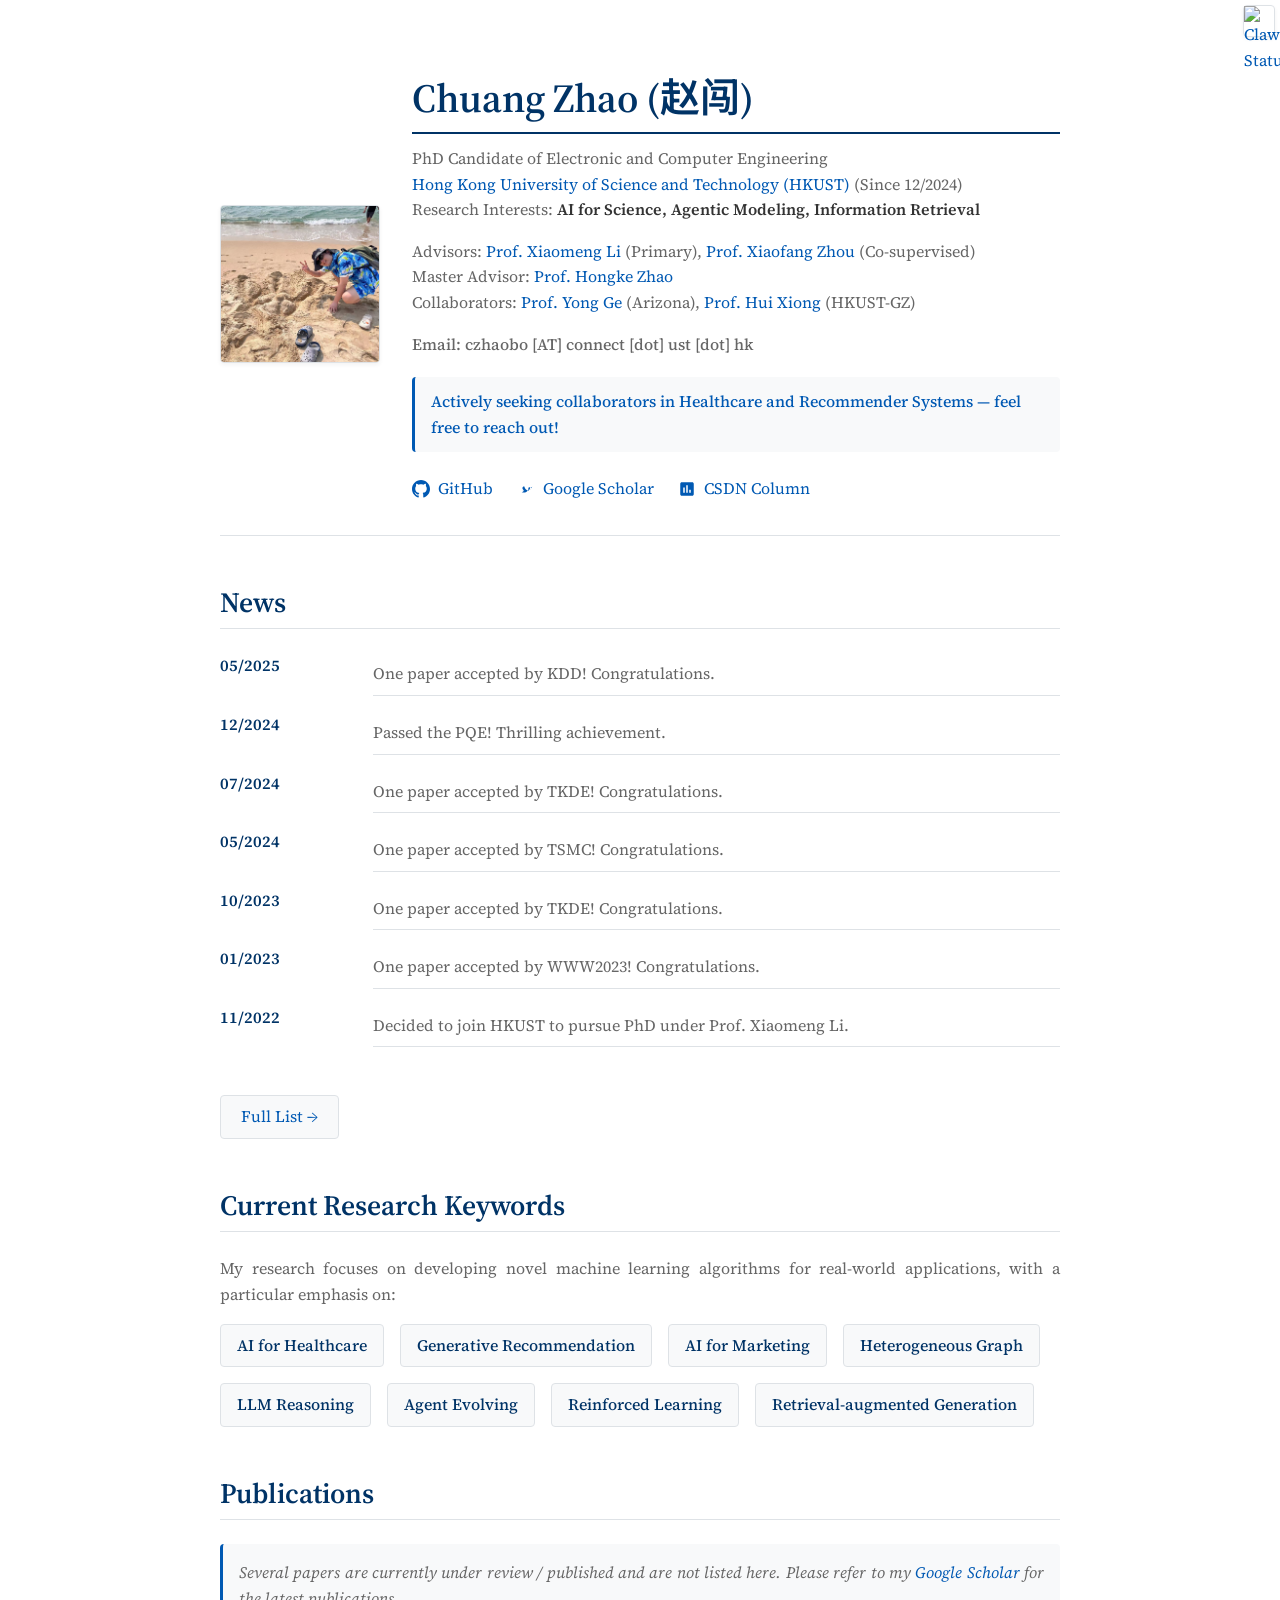
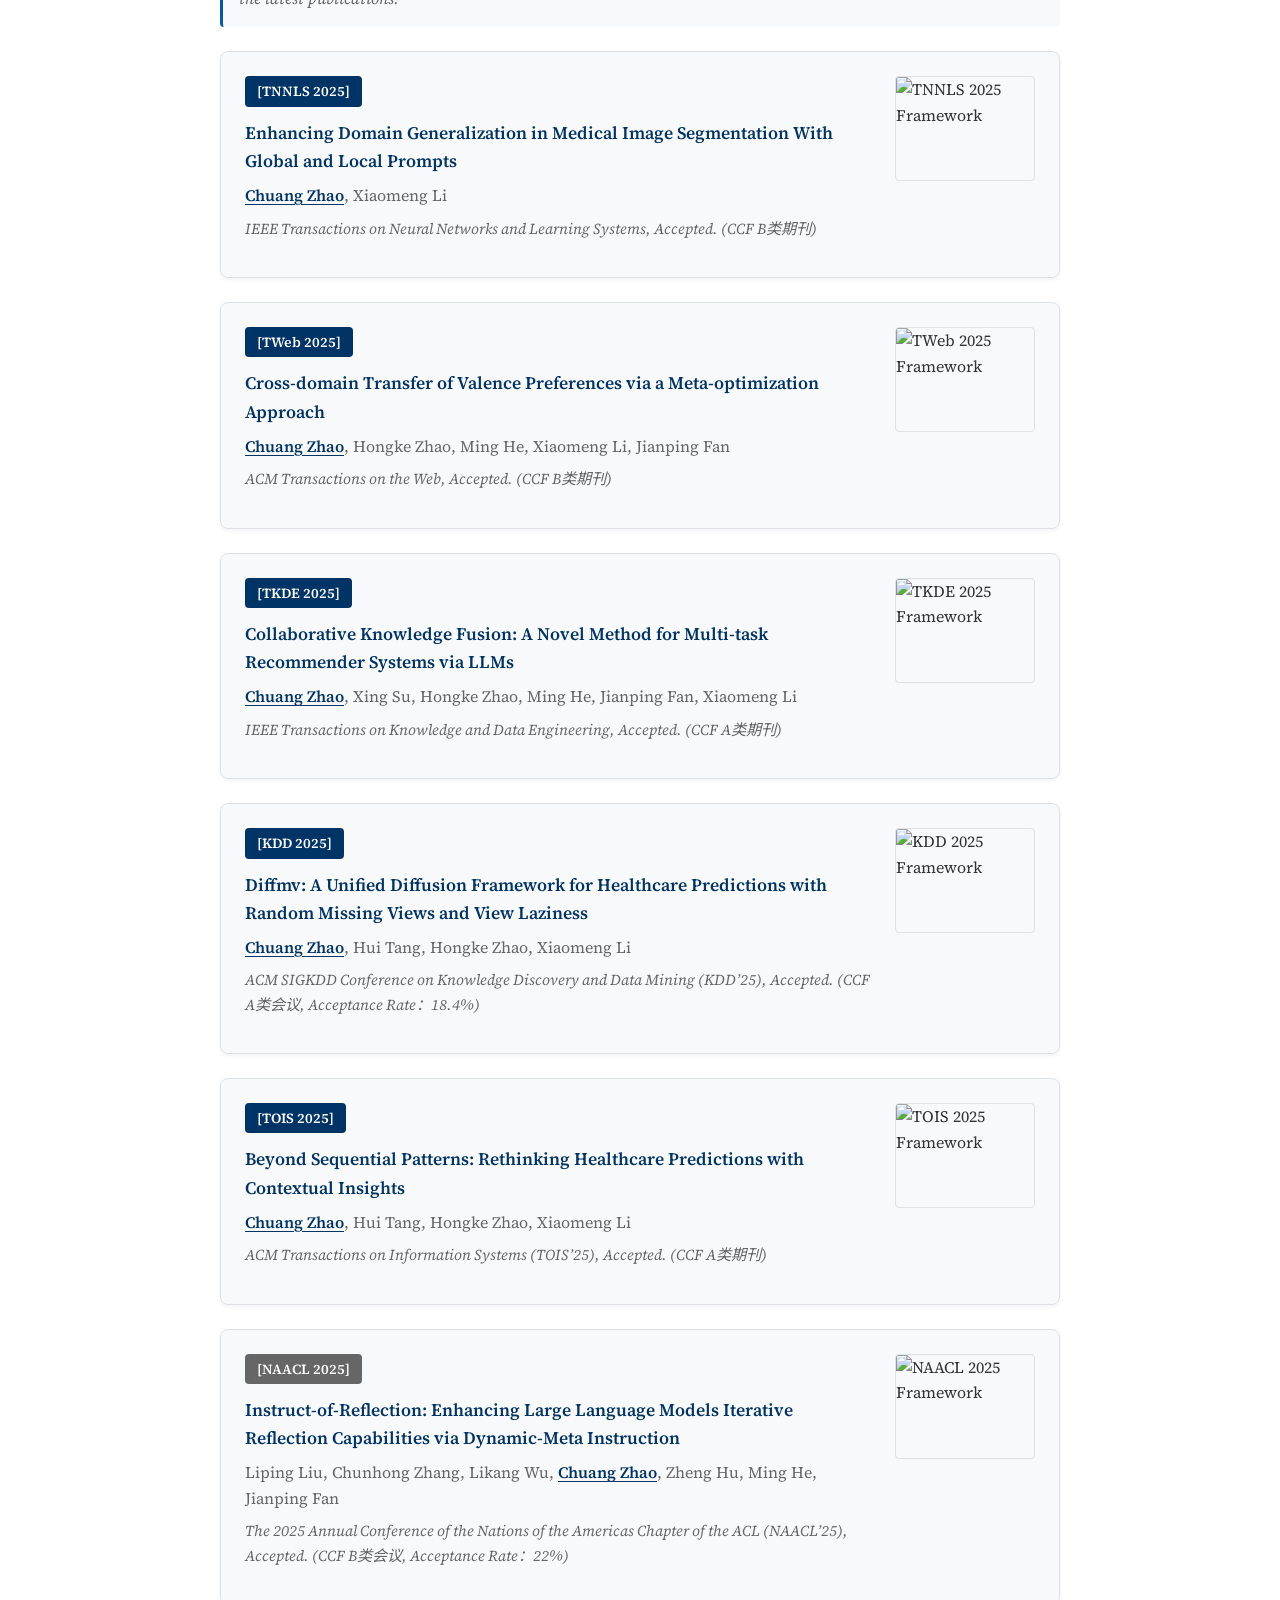
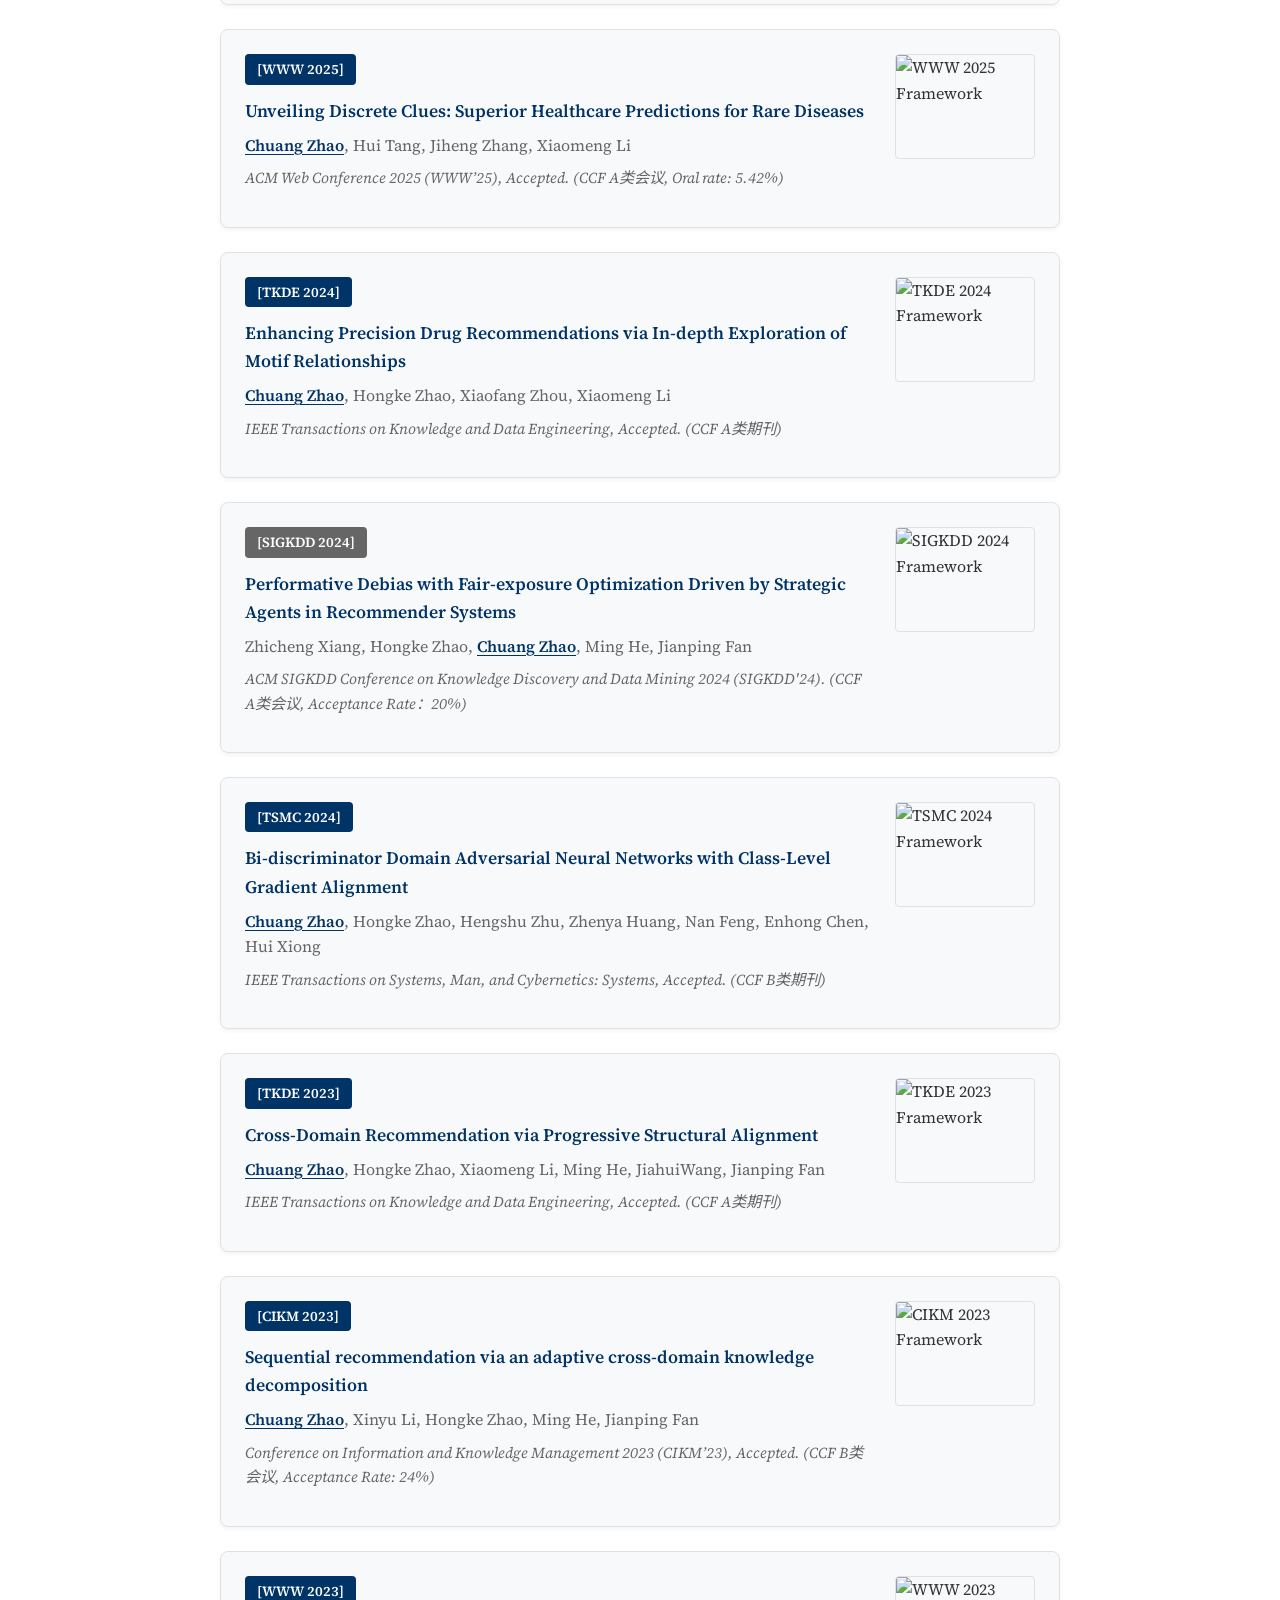
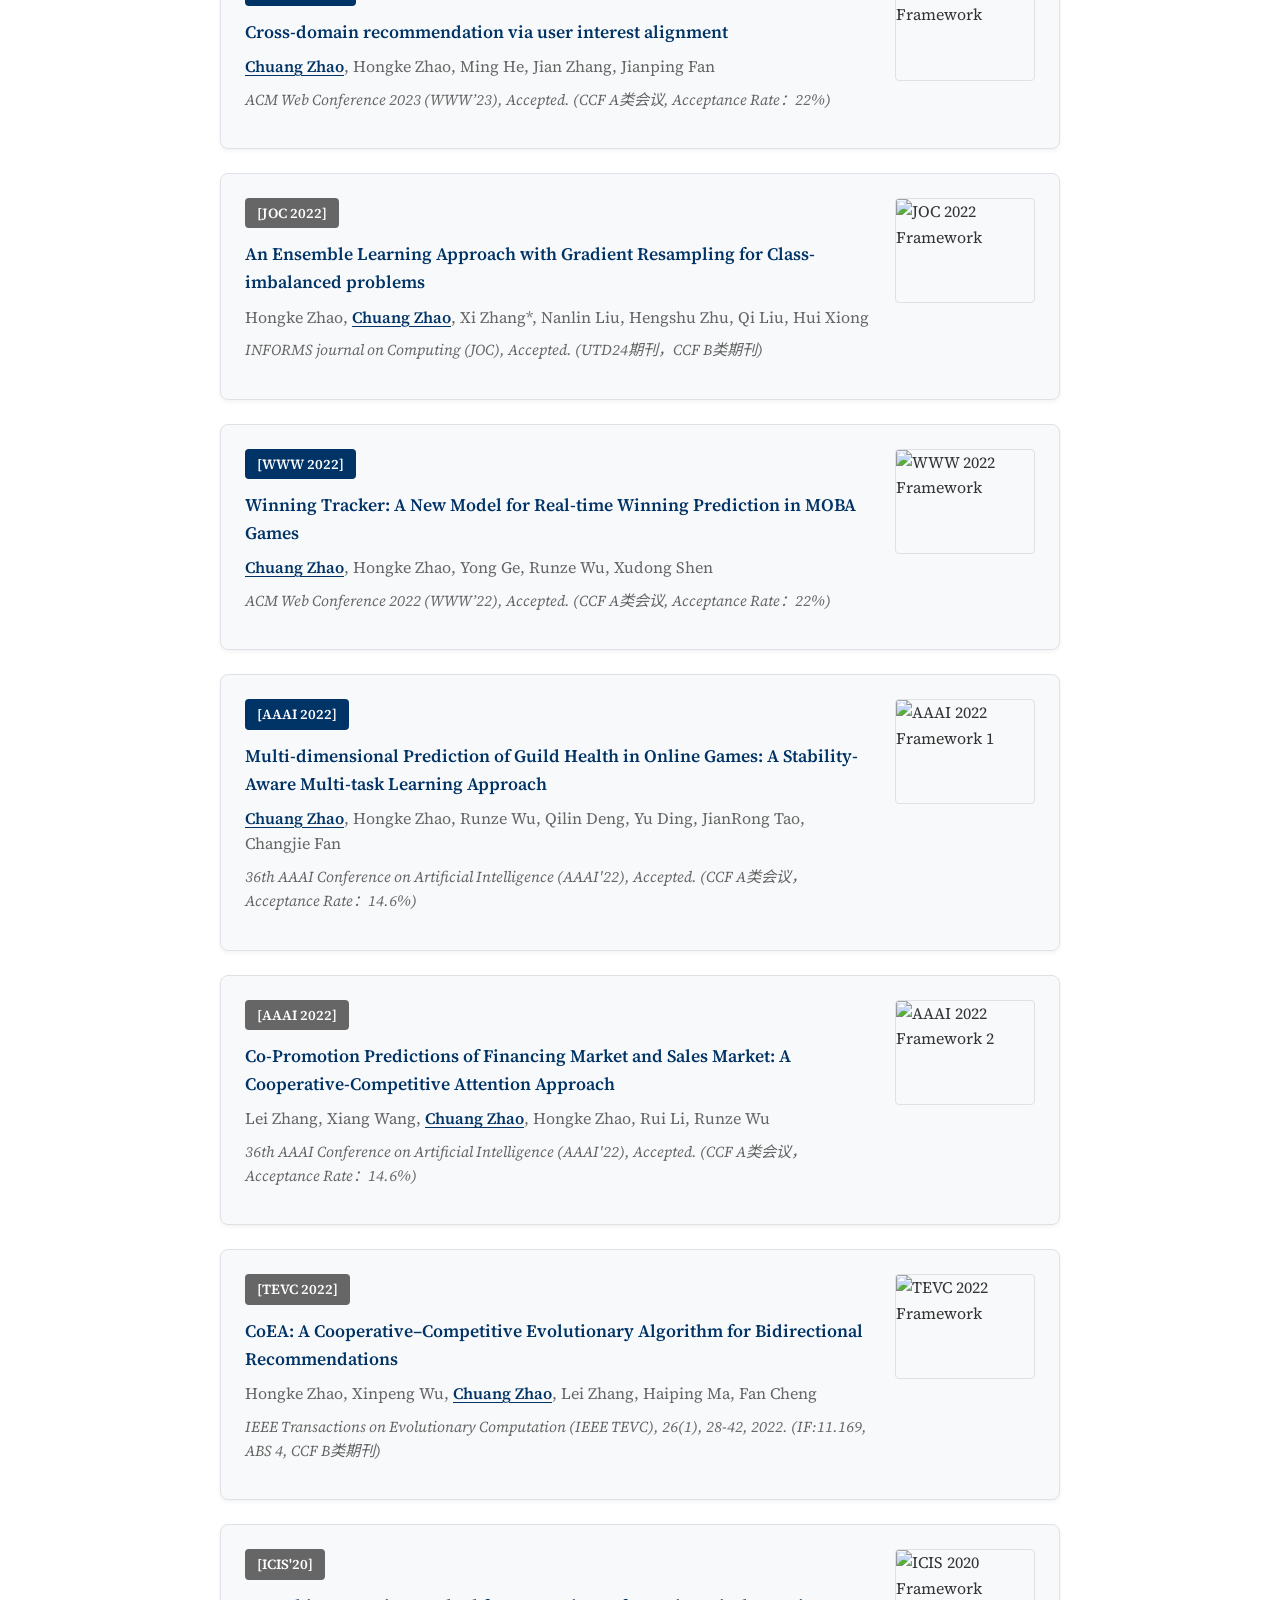
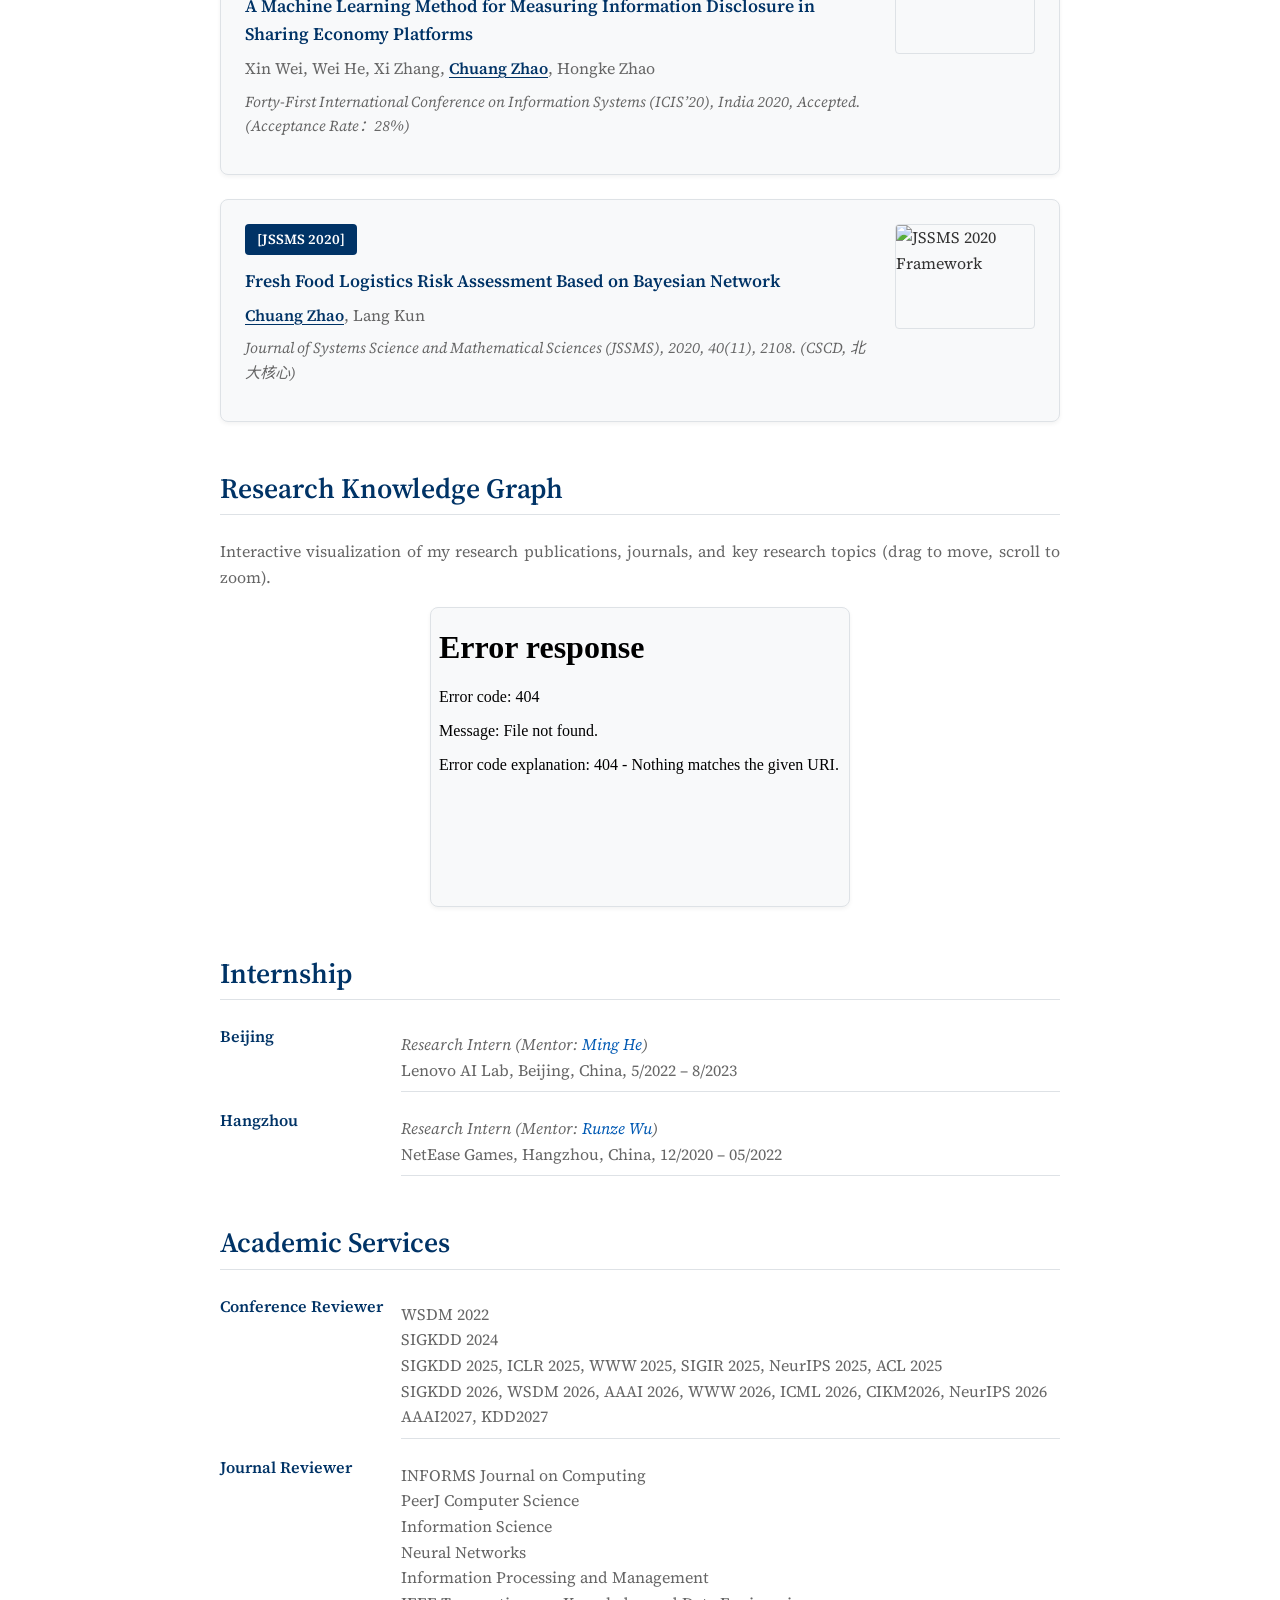
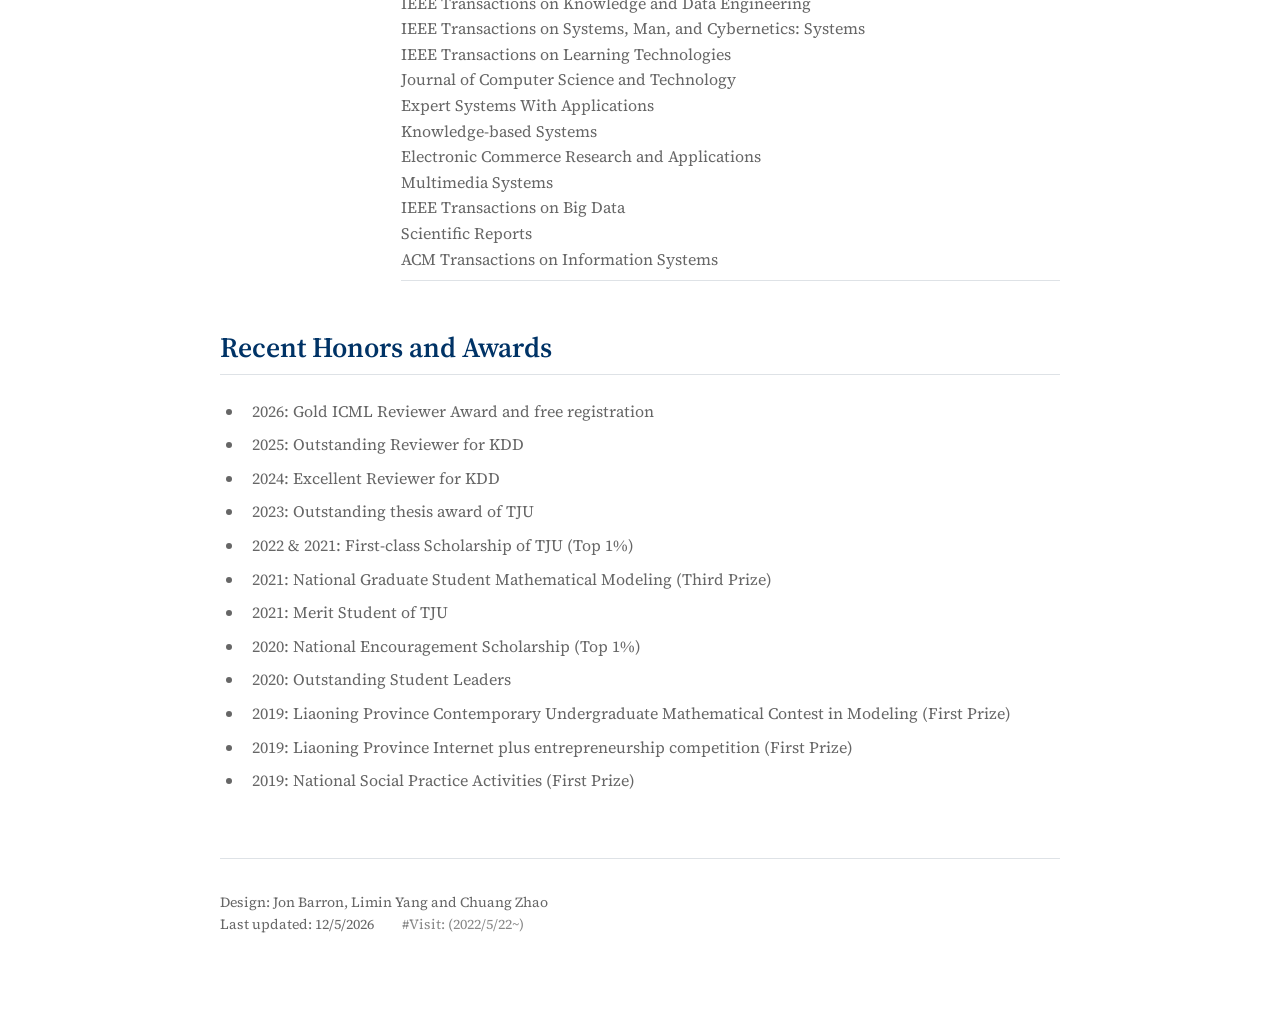
==== commit 20a60962: "xxx" ====
--- a/index.html
+++ b/index.html
@@ -922,7 +922,7 @@
           SIGKDD 2024<br>
           SIGKDD 2025, ICLR 2025, WWW 2025, SIGIR 2025, NeurIPS 2025, ACL 2025<br>
           SIGKDD 2026, WSDM 2026, AAAI 2026, WWW 2026, ICML 2026, CIKM2026, NeurIPS 2026<br>
-          AAAI2027
+          AAAI2027, KDD2027
         </li>
         
         <li class="section__label">Journal Reviewer</li>
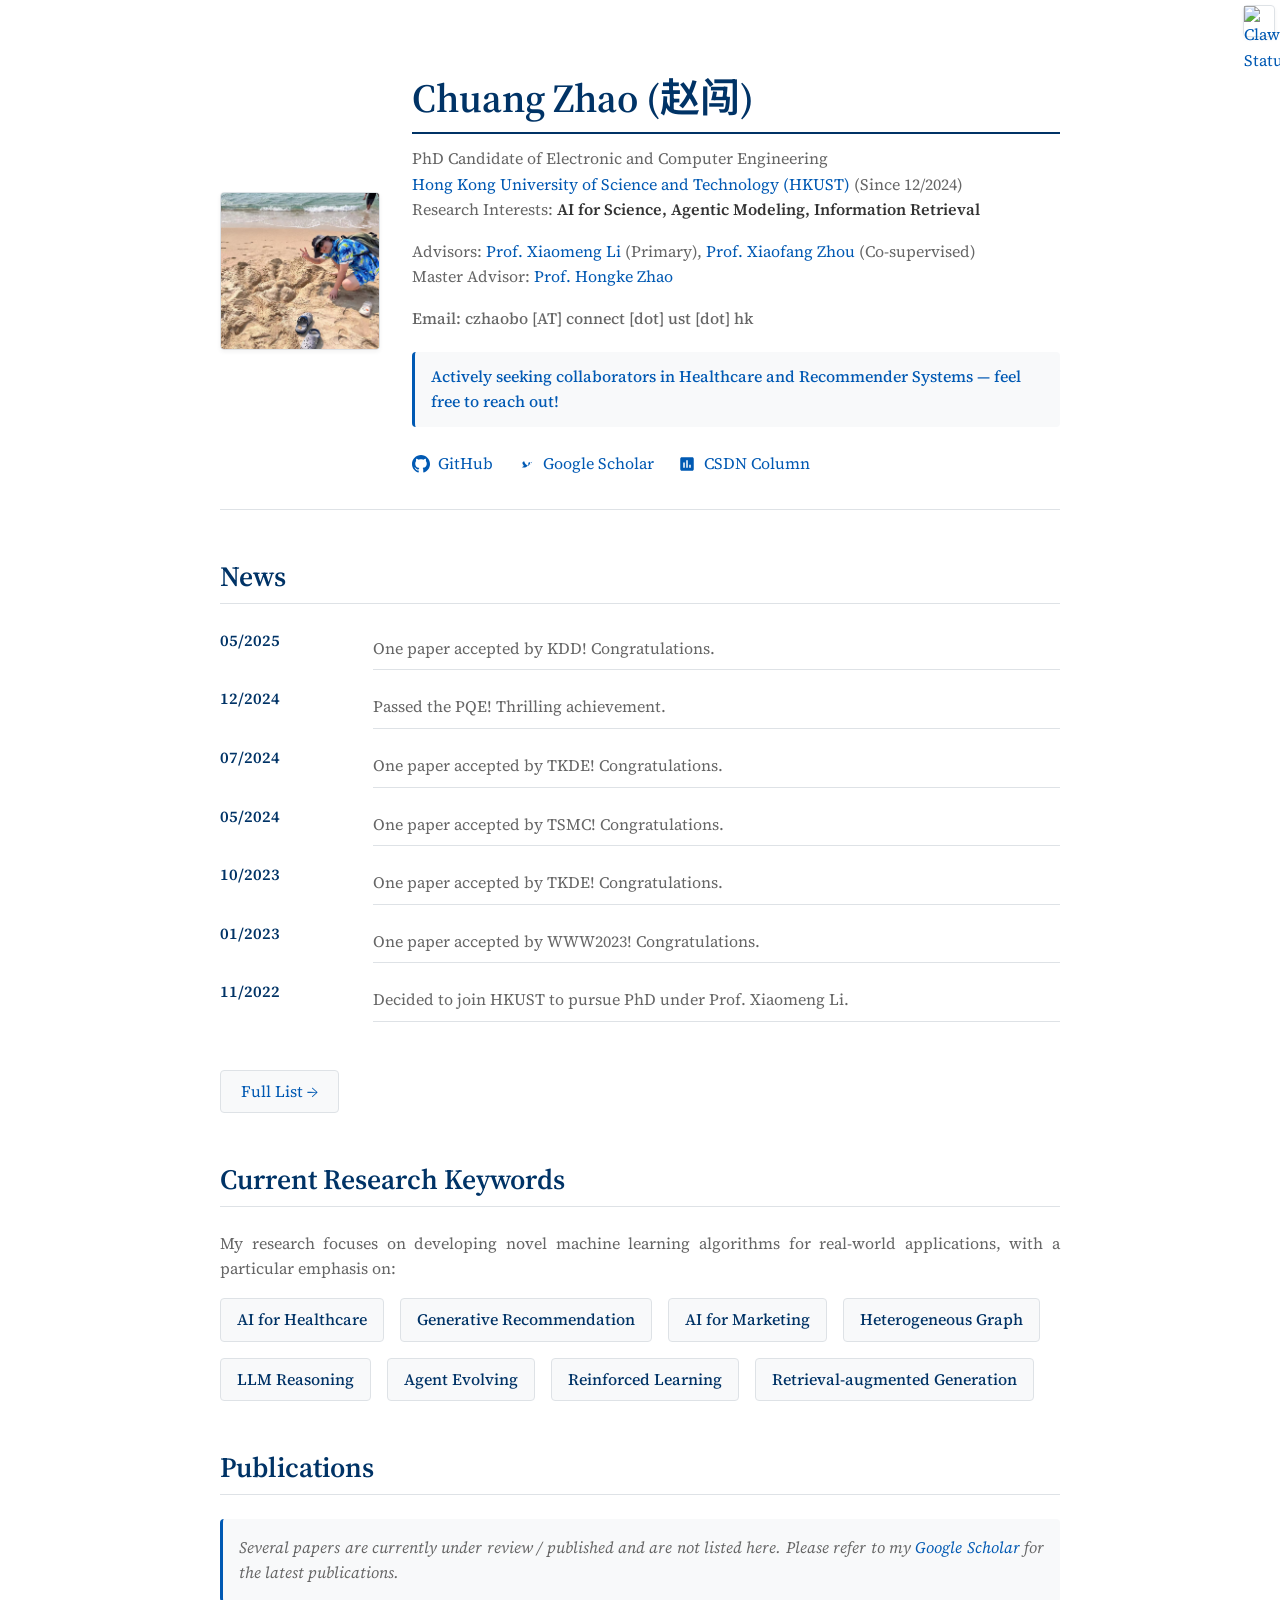
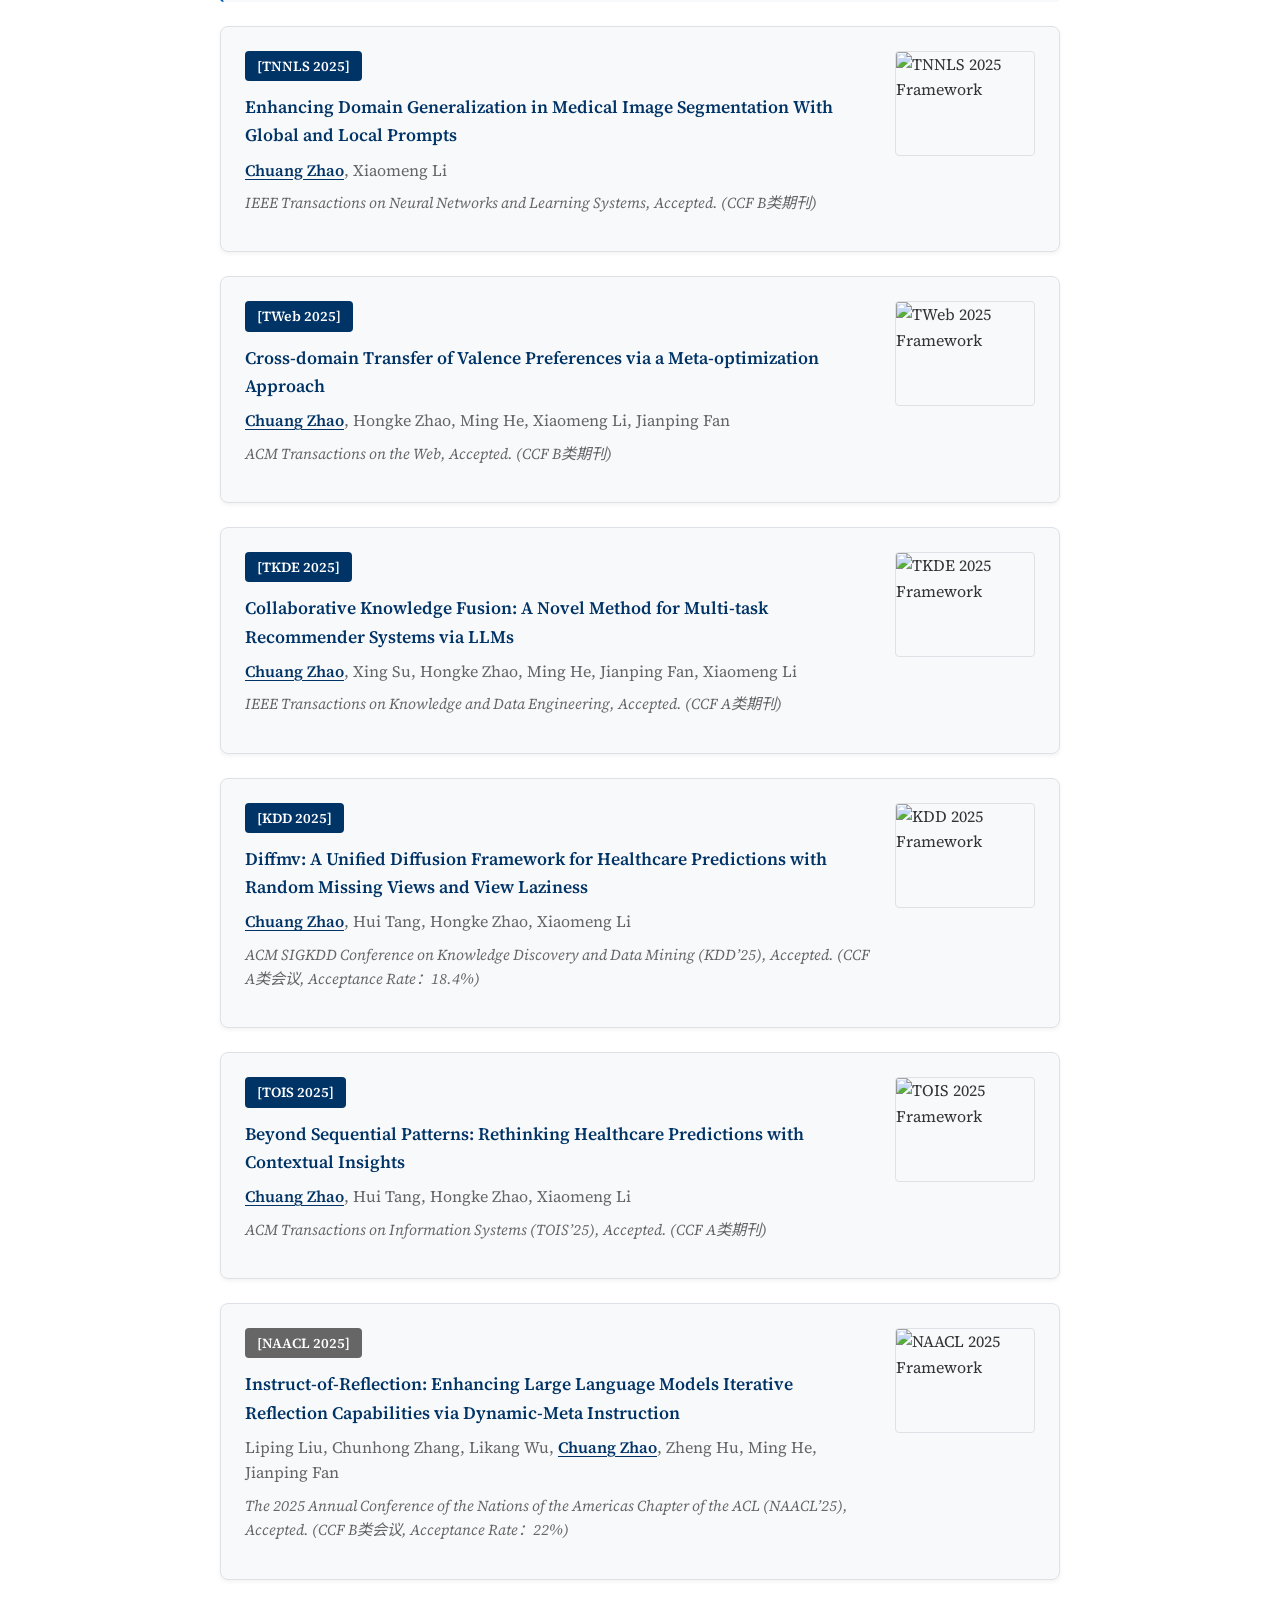
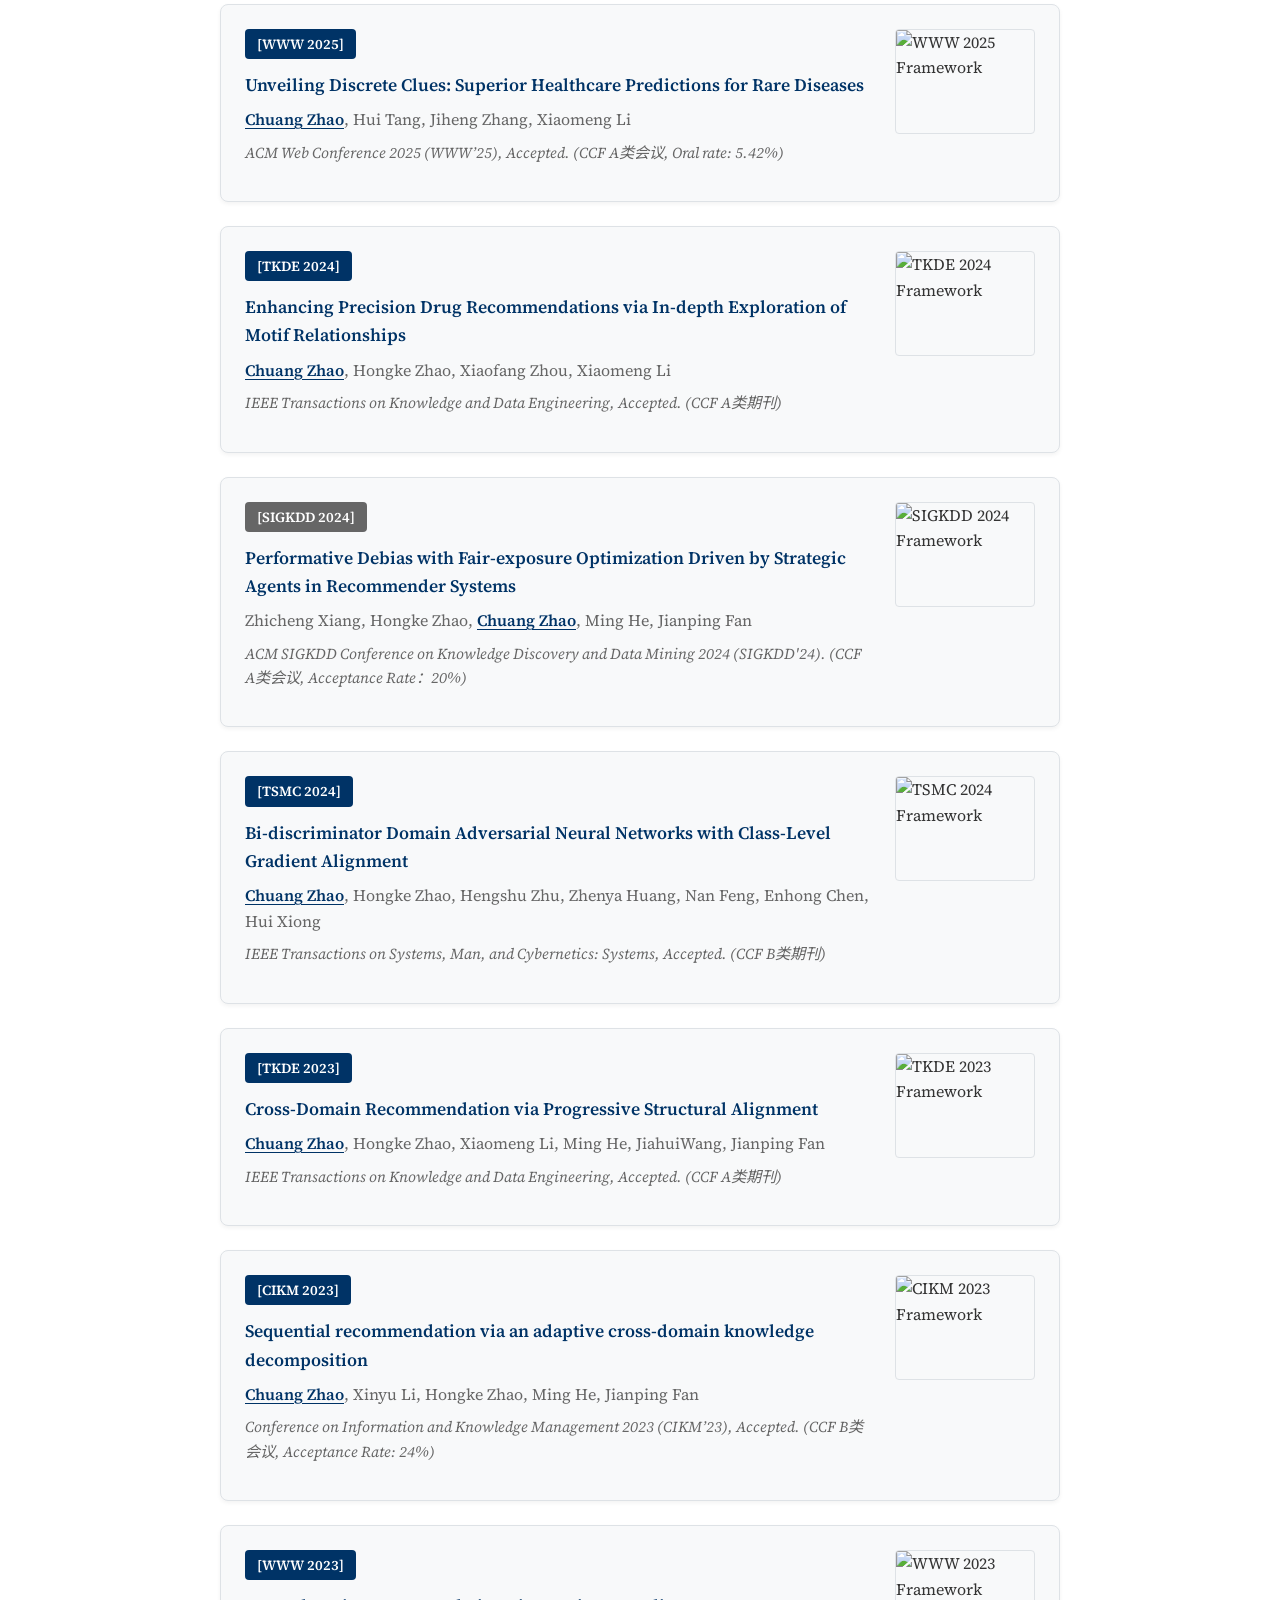
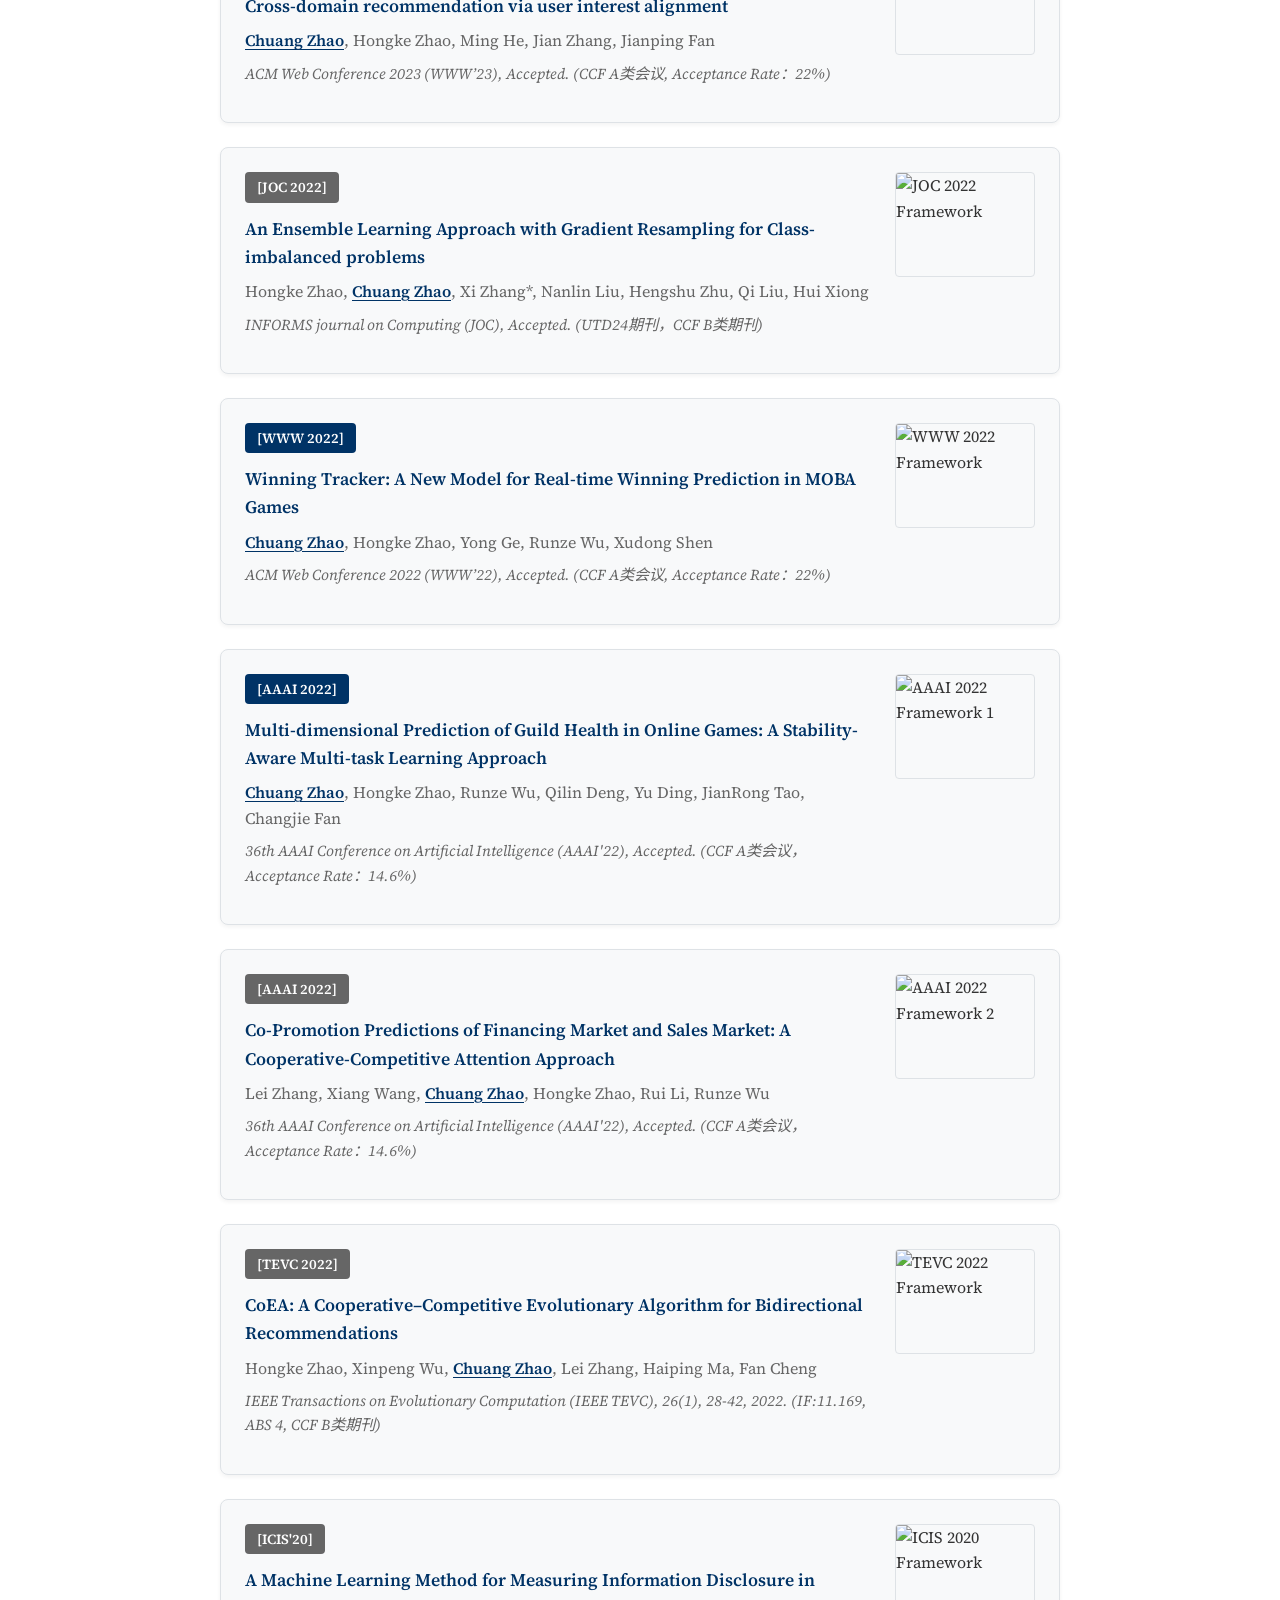
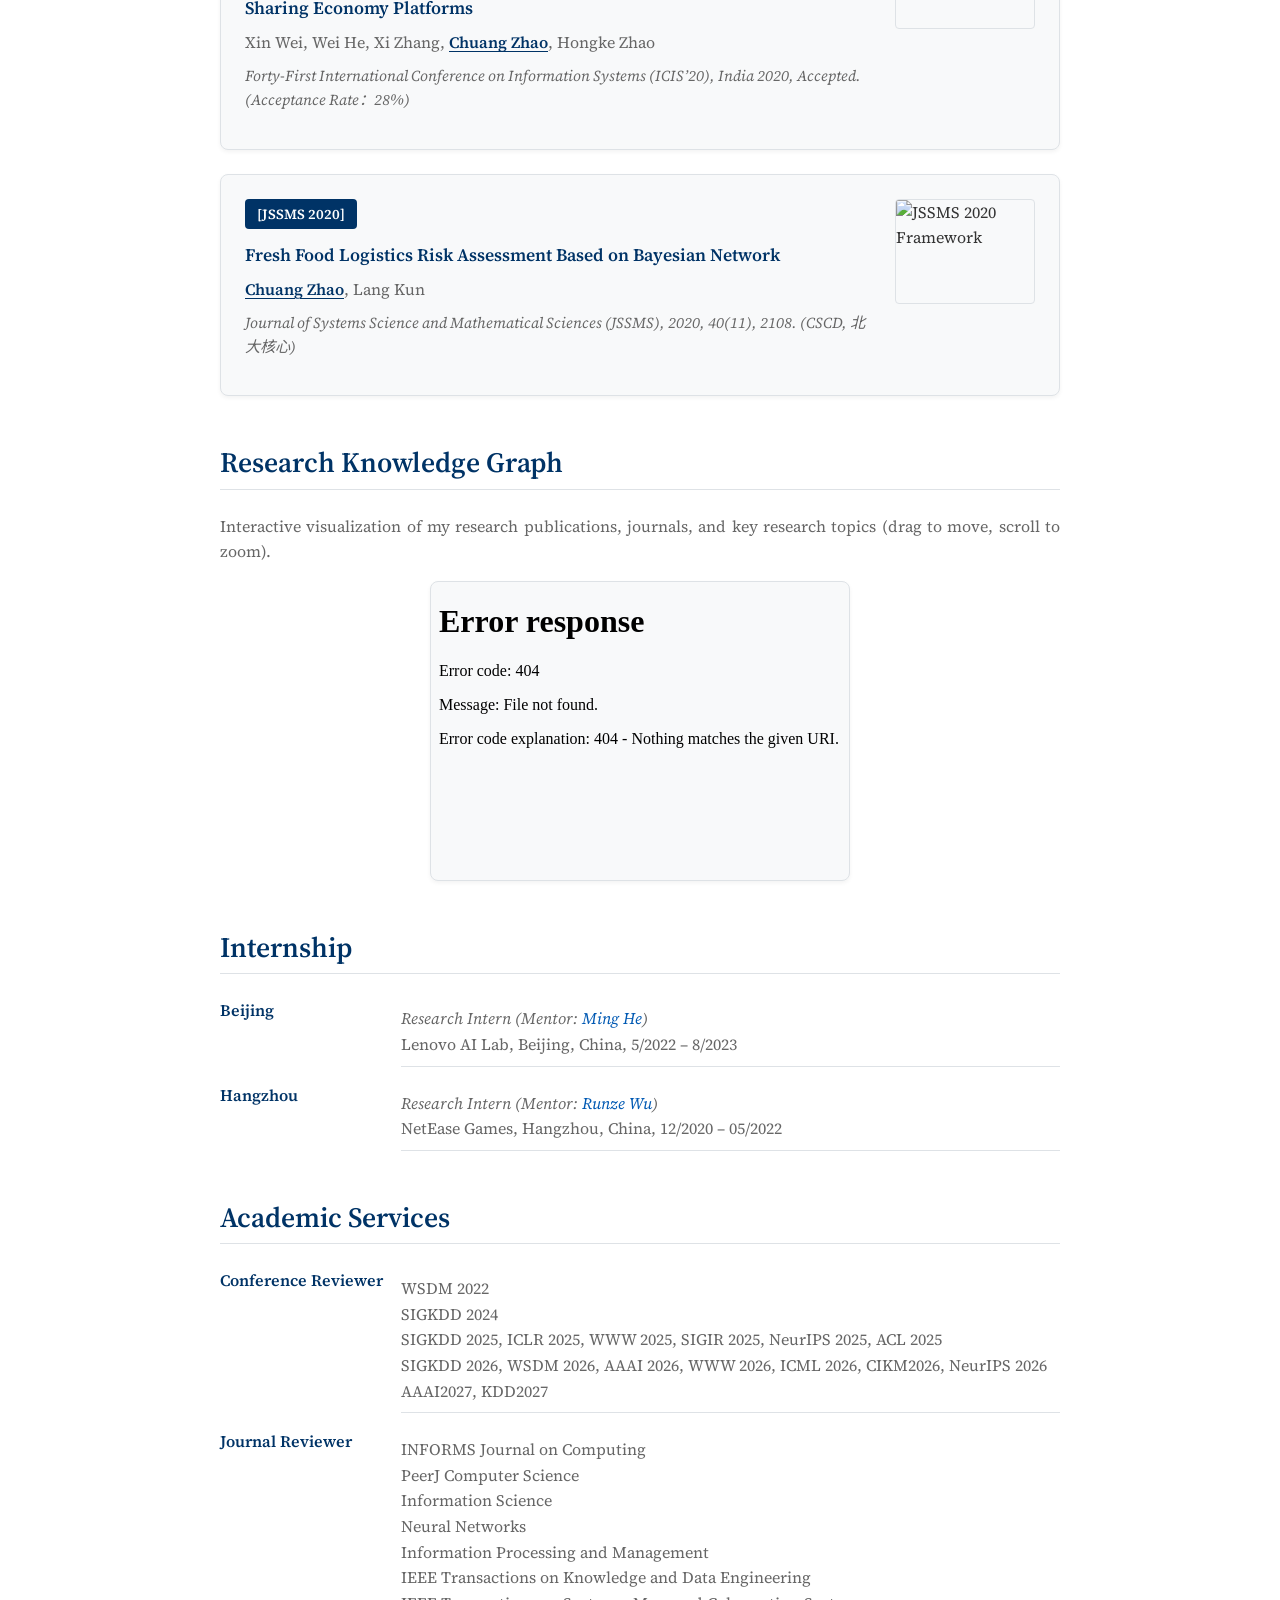
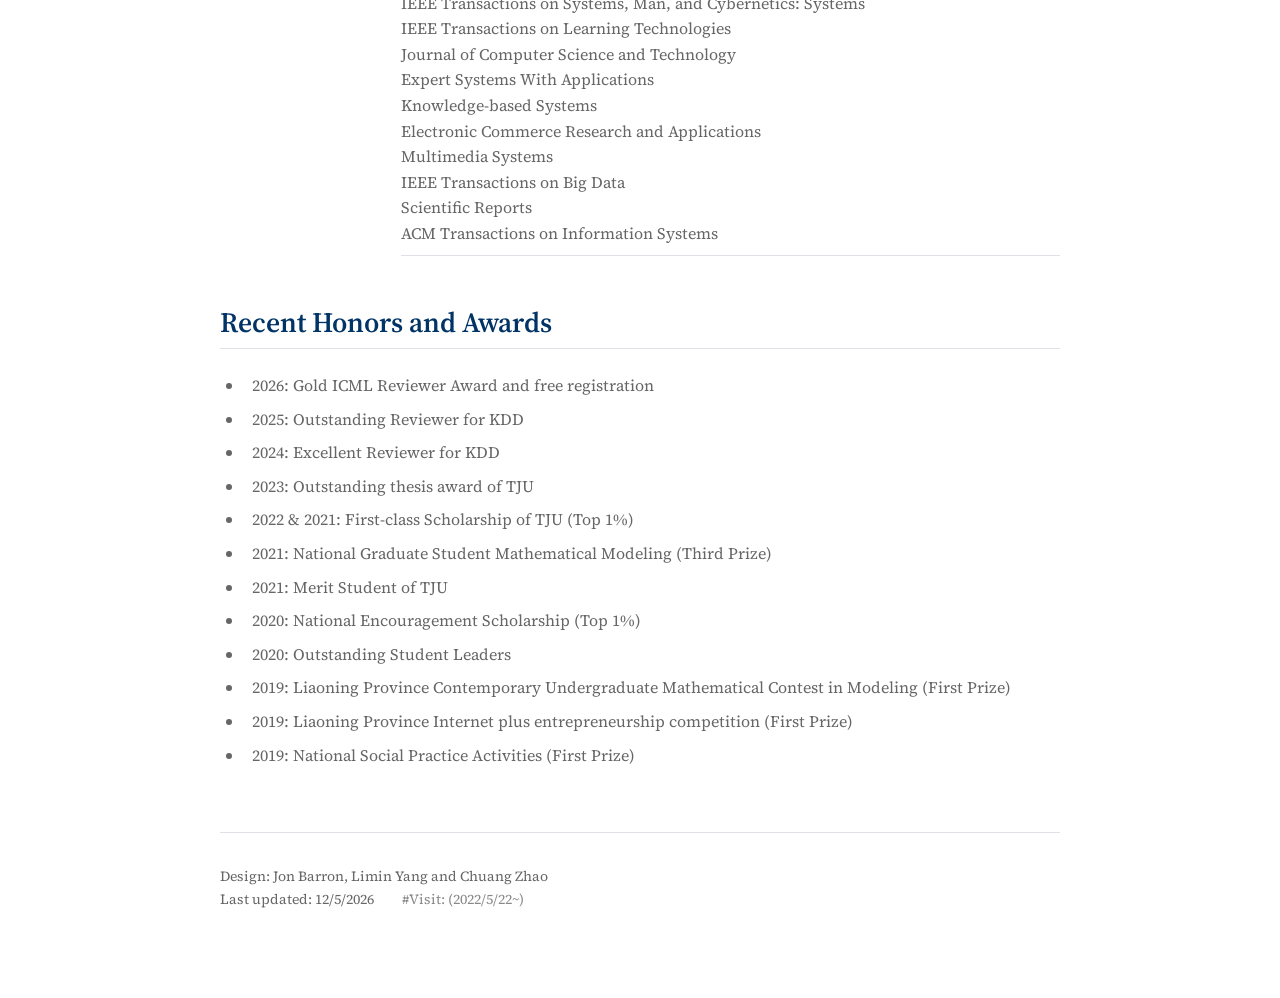
==== commit 16af391d: "xxx" ====
--- a/index.html
+++ b/index.html
@@ -555,8 +555,6 @@
           Advisors: <a href="https://xmengli.github.io/">Prof. Xiaomeng Li</a> (Primary),
           <a href="https://cse.hkust.edu.hk/admin/people/faculty/profile/zxf">Prof. Xiaofang Zhou</a> (Co-supervised)<br>
           Master Advisor: <a href="http://come.tju.edu.cn/info/1089/3759.htm">Prof. Hongke Zhao</a><br>
-          Collaborators: <a href="https://eller.arizona.edu/people/yong-ge">Prof. Yong Ge</a> (Arizona),
-          <a href="https://scholar.google.com/citations?user=cVDF1tkAAAAJ&hl=en">Prof. Hui Xiong</a> (HKUST-GZ)
         </p>
         <div class="profile__contact">
           Email: czhaobo [AT] connect [dot] ust [dot] hk
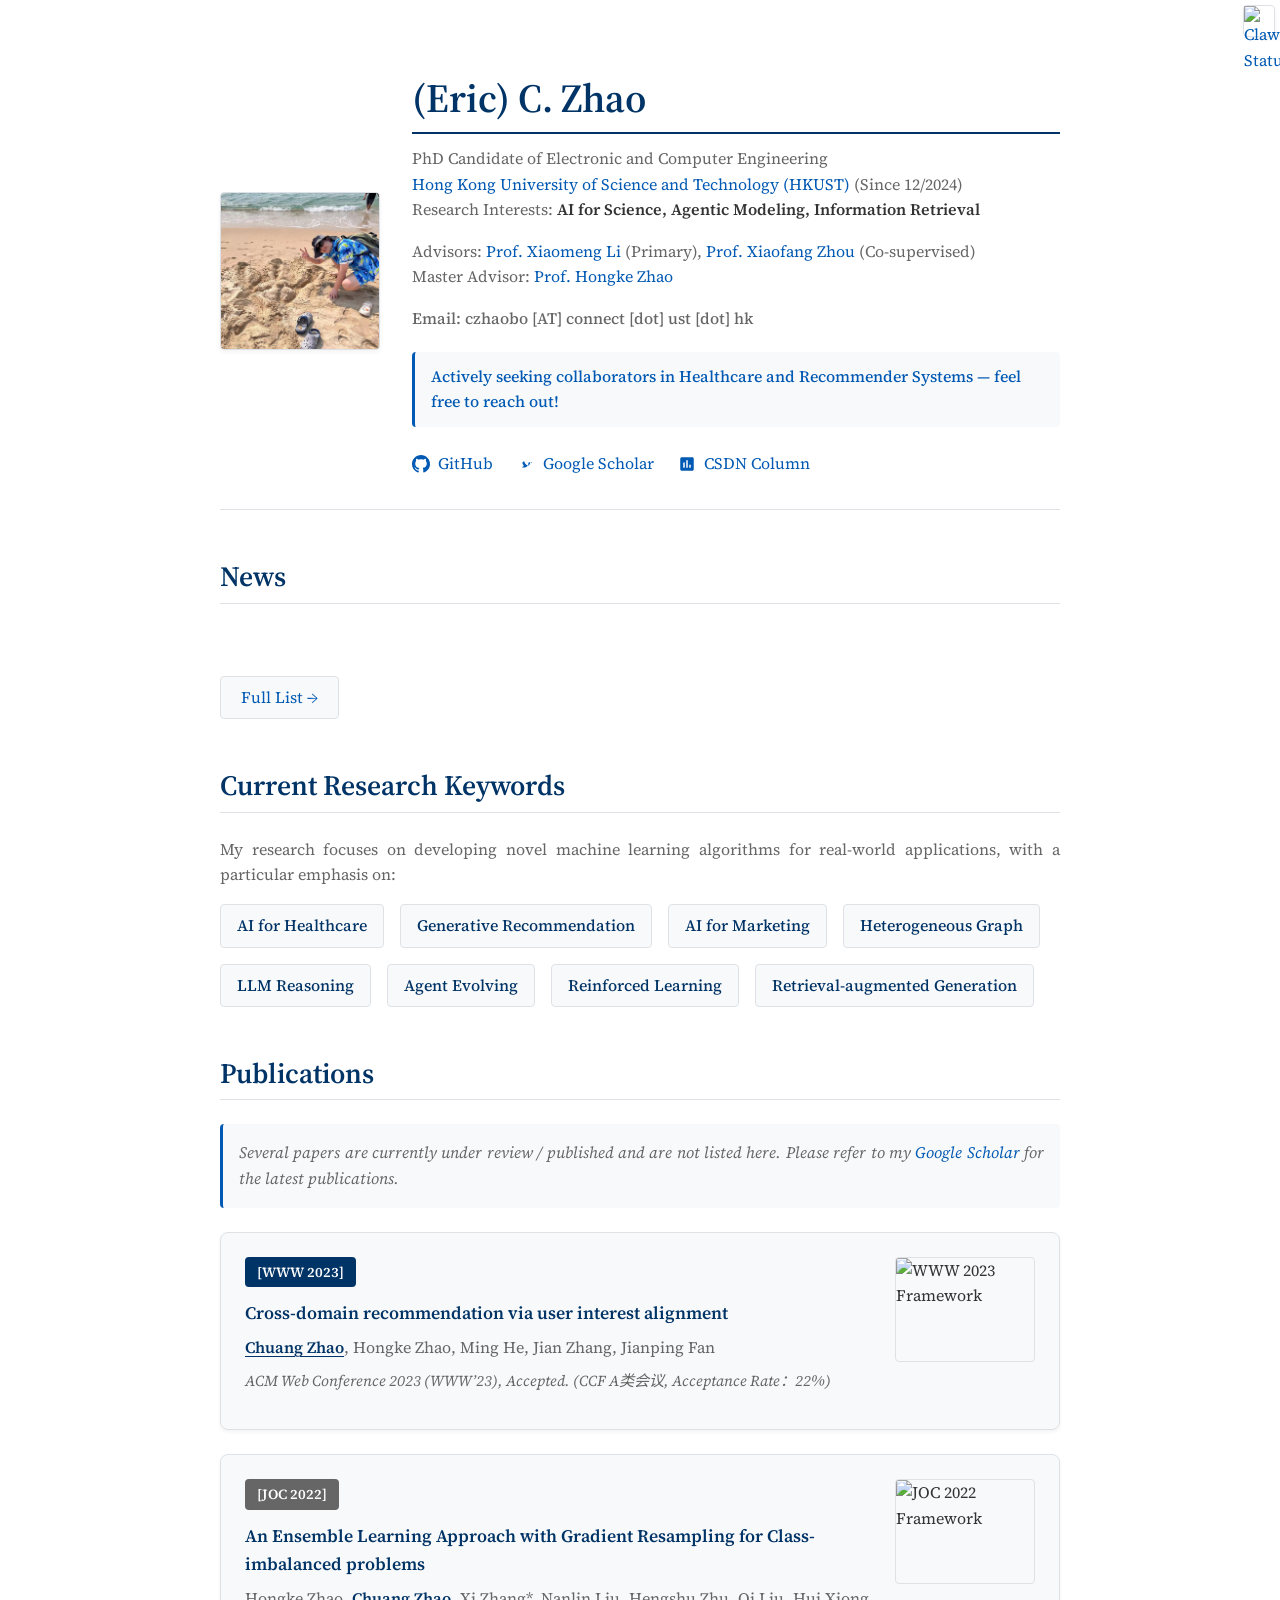
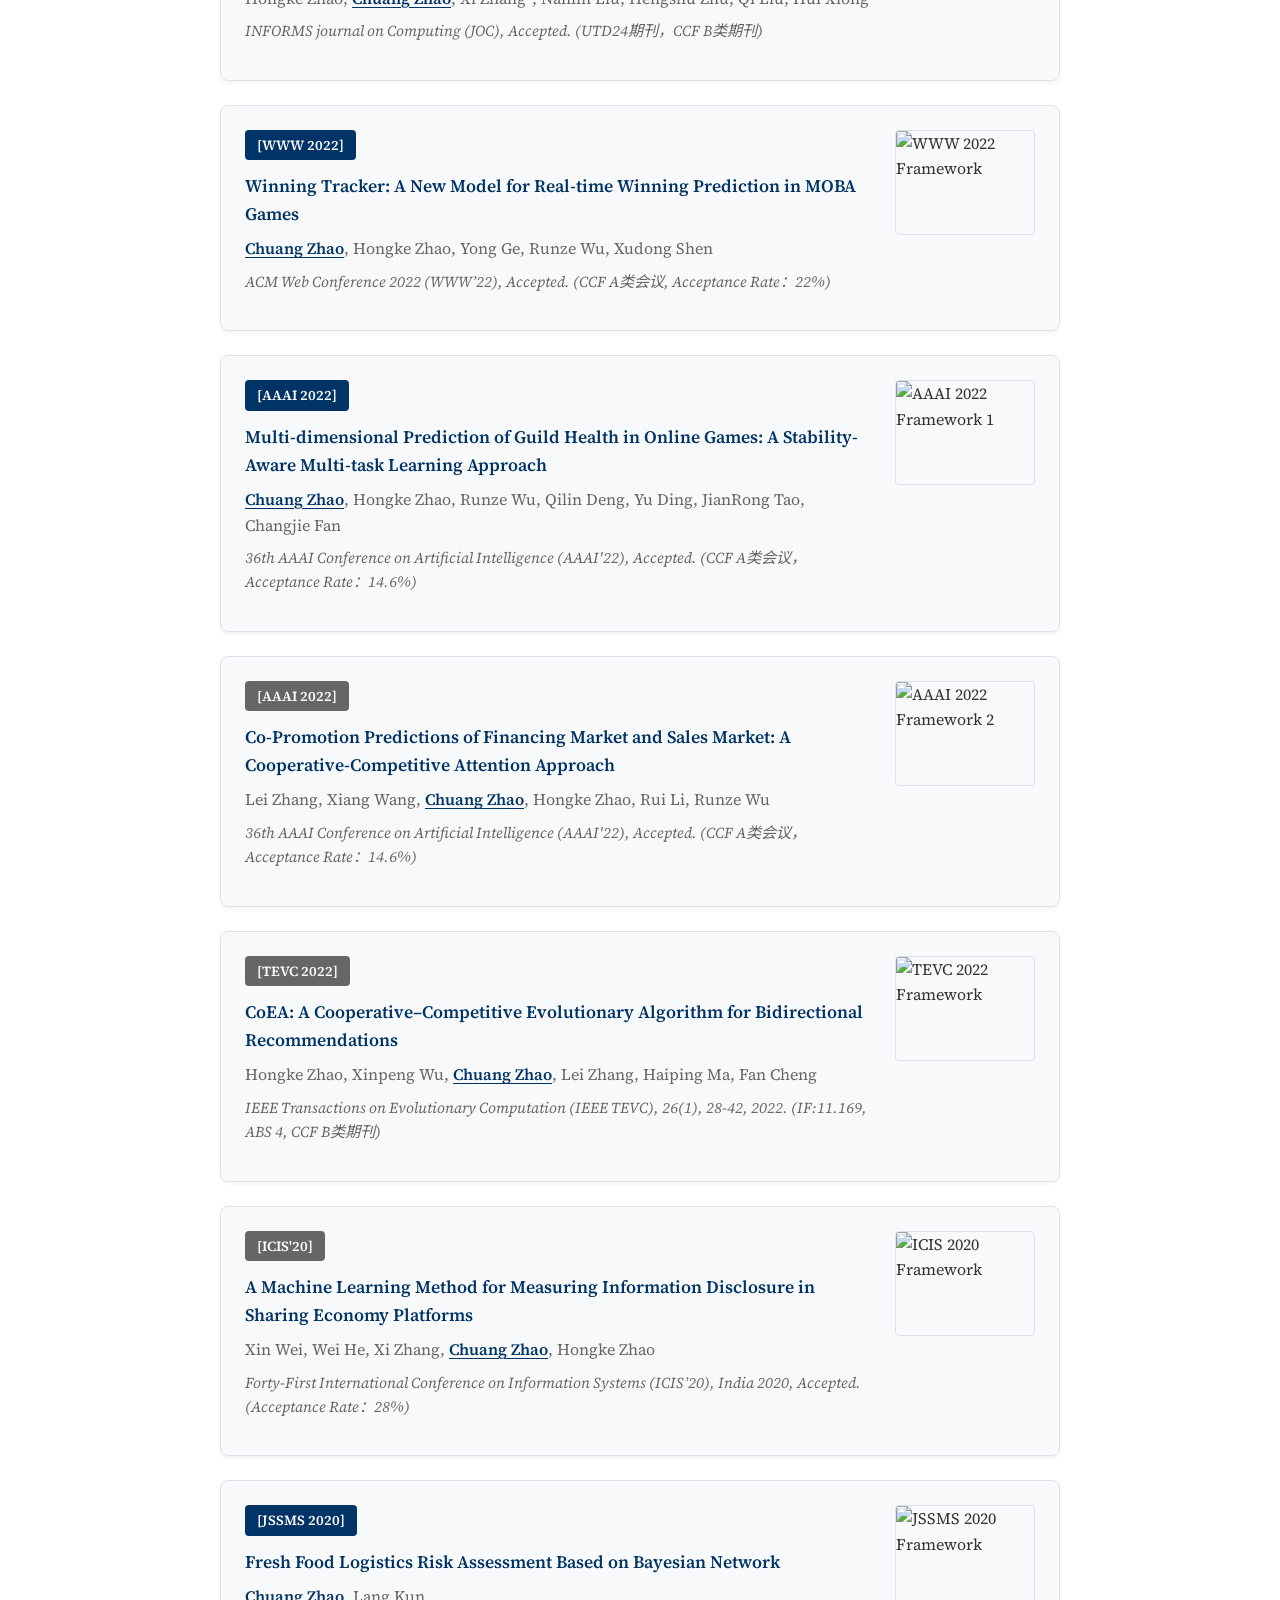
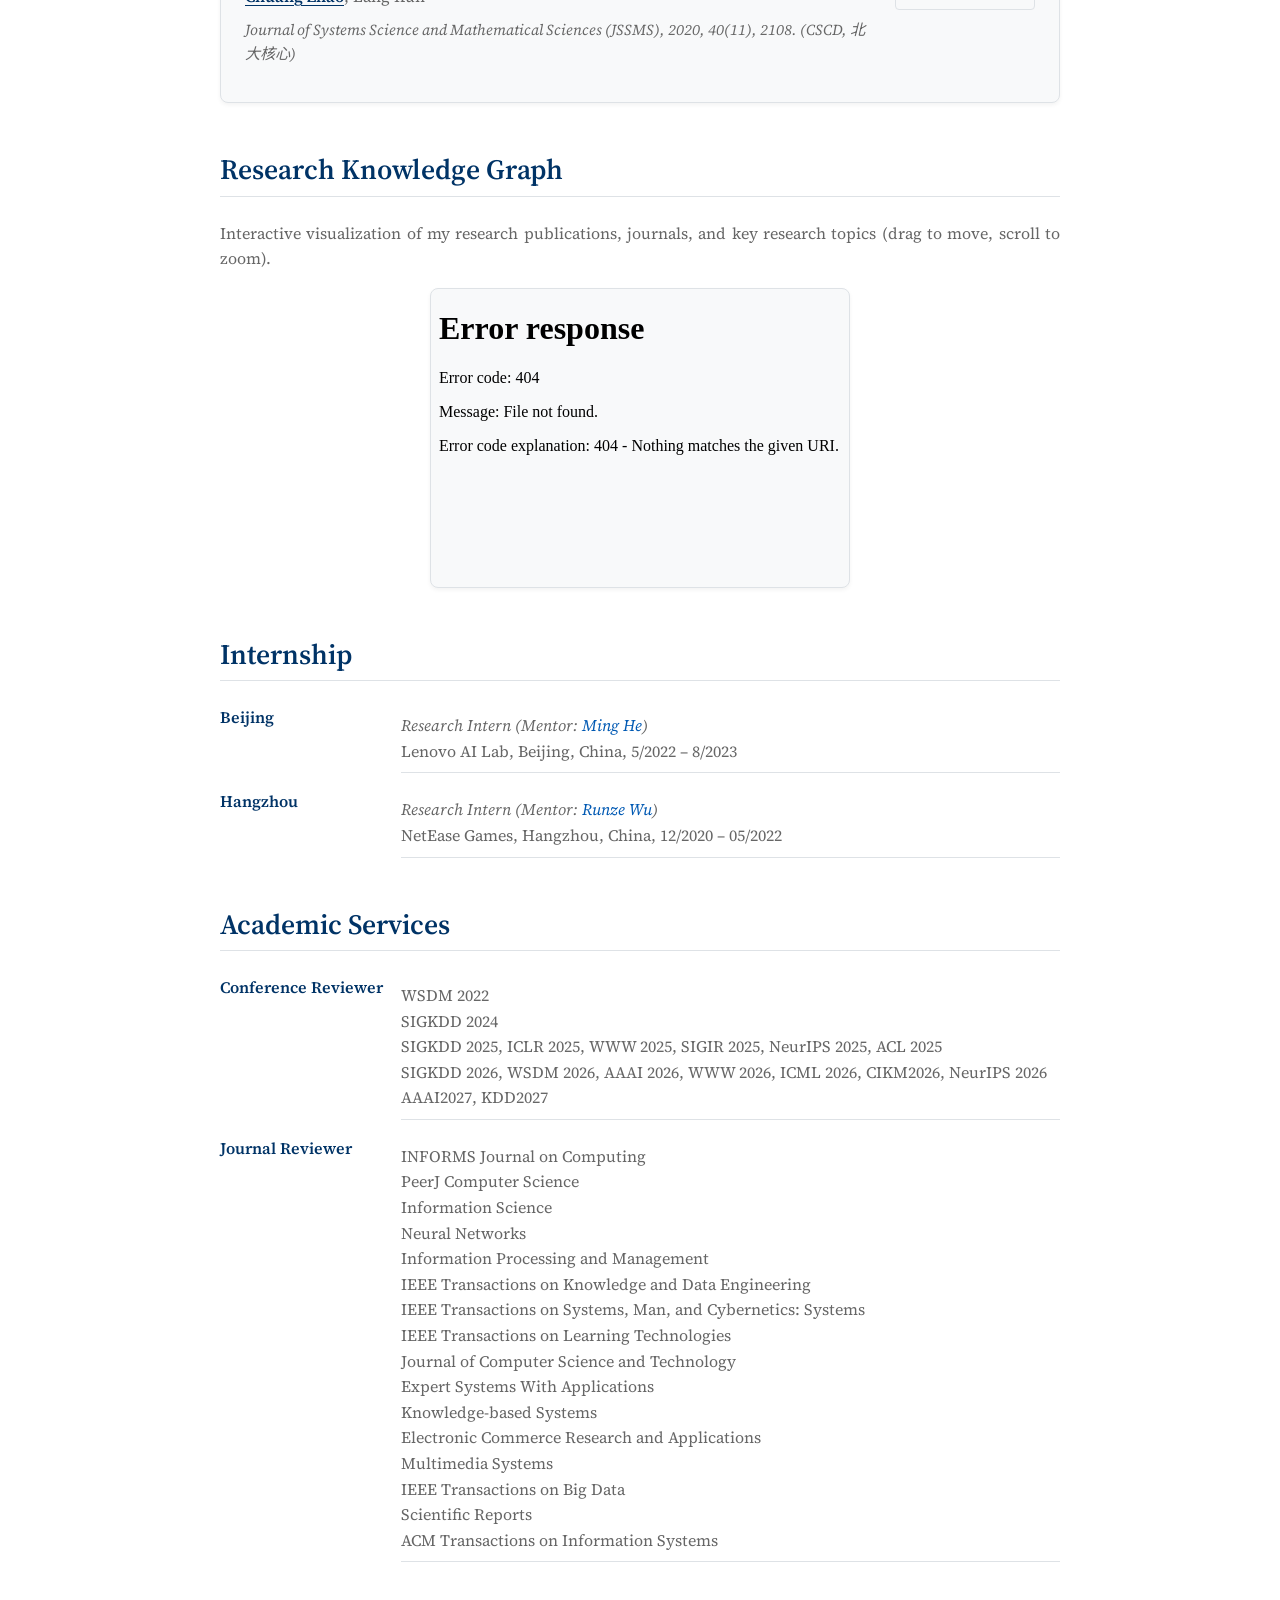
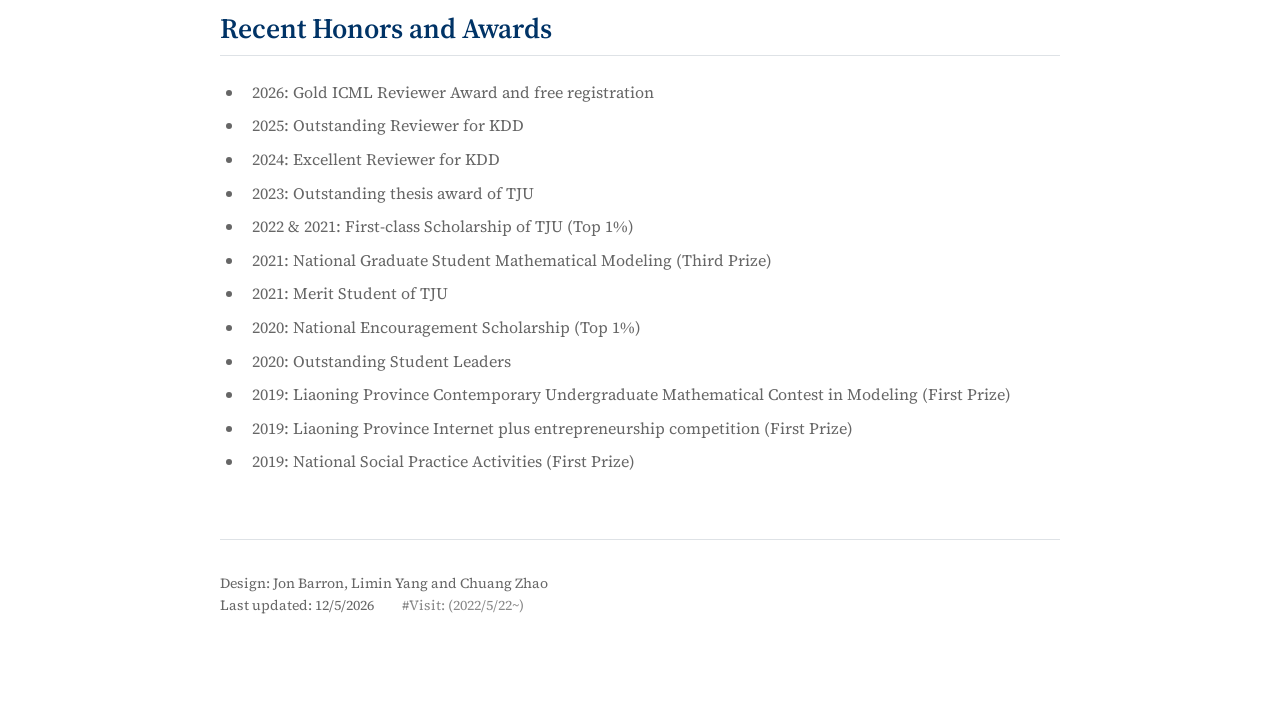
==== commit 0b0f39f0: "xxx" ====
--- a/index.html
+++ b/index.html
@@ -545,7 +545,7 @@
         <img src="images/MyClaw-status.png" alt="Claw Status">
       </a>
       <div class="profile__info">
-        <h1>Chuang Zhao (赵闯)</h1>
+        <h1>(Eric) C. Zhao </h1>
         <p>
           PhD Candidate of Electronic and Computer Engineering<br>
           <a href="https://ece.hkust.edu.hk/">Hong Kong University of Science and Technology (HKUST)</a> (Since 12/2024)<br>
@@ -594,10 +594,9 @@
       <ul class="news__list">
       <!--      <li class="news__date">05/2026</li>
         <li class="news__item">Two collaborated papers accepted by KDD, ICML ! Congratulations.</li>-->
-
+   <!--   
         <li class="news__date">05/2025</li>
         <li class="news__item">One paper accepted by KDD! Congratulations.</li>
-        
         <li class="news__date">12/2024</li>
         <li class="news__item">Passed the PQE! Thrilling achievement.</li>
         
@@ -614,7 +613,7 @@
         <li class="news__item">One paper accepted by WWW2023! Congratulations.</li>
         
         <li class="news__date">11/2022</li>
-        <li class="news__item">Decided to join HKUST to pursue PhD under Prof. Xiaomeng Li.</li>
+        <li class="news__item">Decided to join HKUST to pursue PhD under Prof. Xiaomeng Li.</li>-->
       </ul>
       <a href="news.html" class="news__full">Full List →</a>
     </section>
@@ -639,7 +638,7 @@
     <section>
       <h2>Publications</h2>
       <p class="publication__note">Several papers are currently under review / published and are not listed here. Please refer to my <a href="https://scholar.google.com/citations?user=YYMcwZAAAAAJ&hl=en">Google Scholar</a> for the latest publications.</p>
-      
+        <!--
       <div class="publication__item">
         <div class="publication__content">
           <span class="publication__tag tag-first">[TNNLS 2025]</span>
@@ -651,7 +650,6 @@
           <img src="images/papers/tnnls2025.png" alt="TNNLS 2025 Framework">
         </div>
       </div>
-      
       <div class="publication__item">
         <div class="publication__content">
           <span class="publication__tag tag-first">[TWeb 2025]</span>
@@ -663,7 +661,6 @@
           <img src="images/papers/tweb2025.png" alt="TWeb 2025 Framework">
         </div>
       </div>
-      
       <div class="publication__item">
         <div class="publication__content">
           <span class="publication__tag tag-first">[TKDE 2025]</span>
@@ -782,7 +779,7 @@
         <div class="publication__thumbnail">
           <img src="images/papers/cikm2023.png" alt="CIKM 2023 Framework">
         </div>
-      </div>
+      </div>  --!>
       
       <div class="publication__item">
         <div class="publication__content">
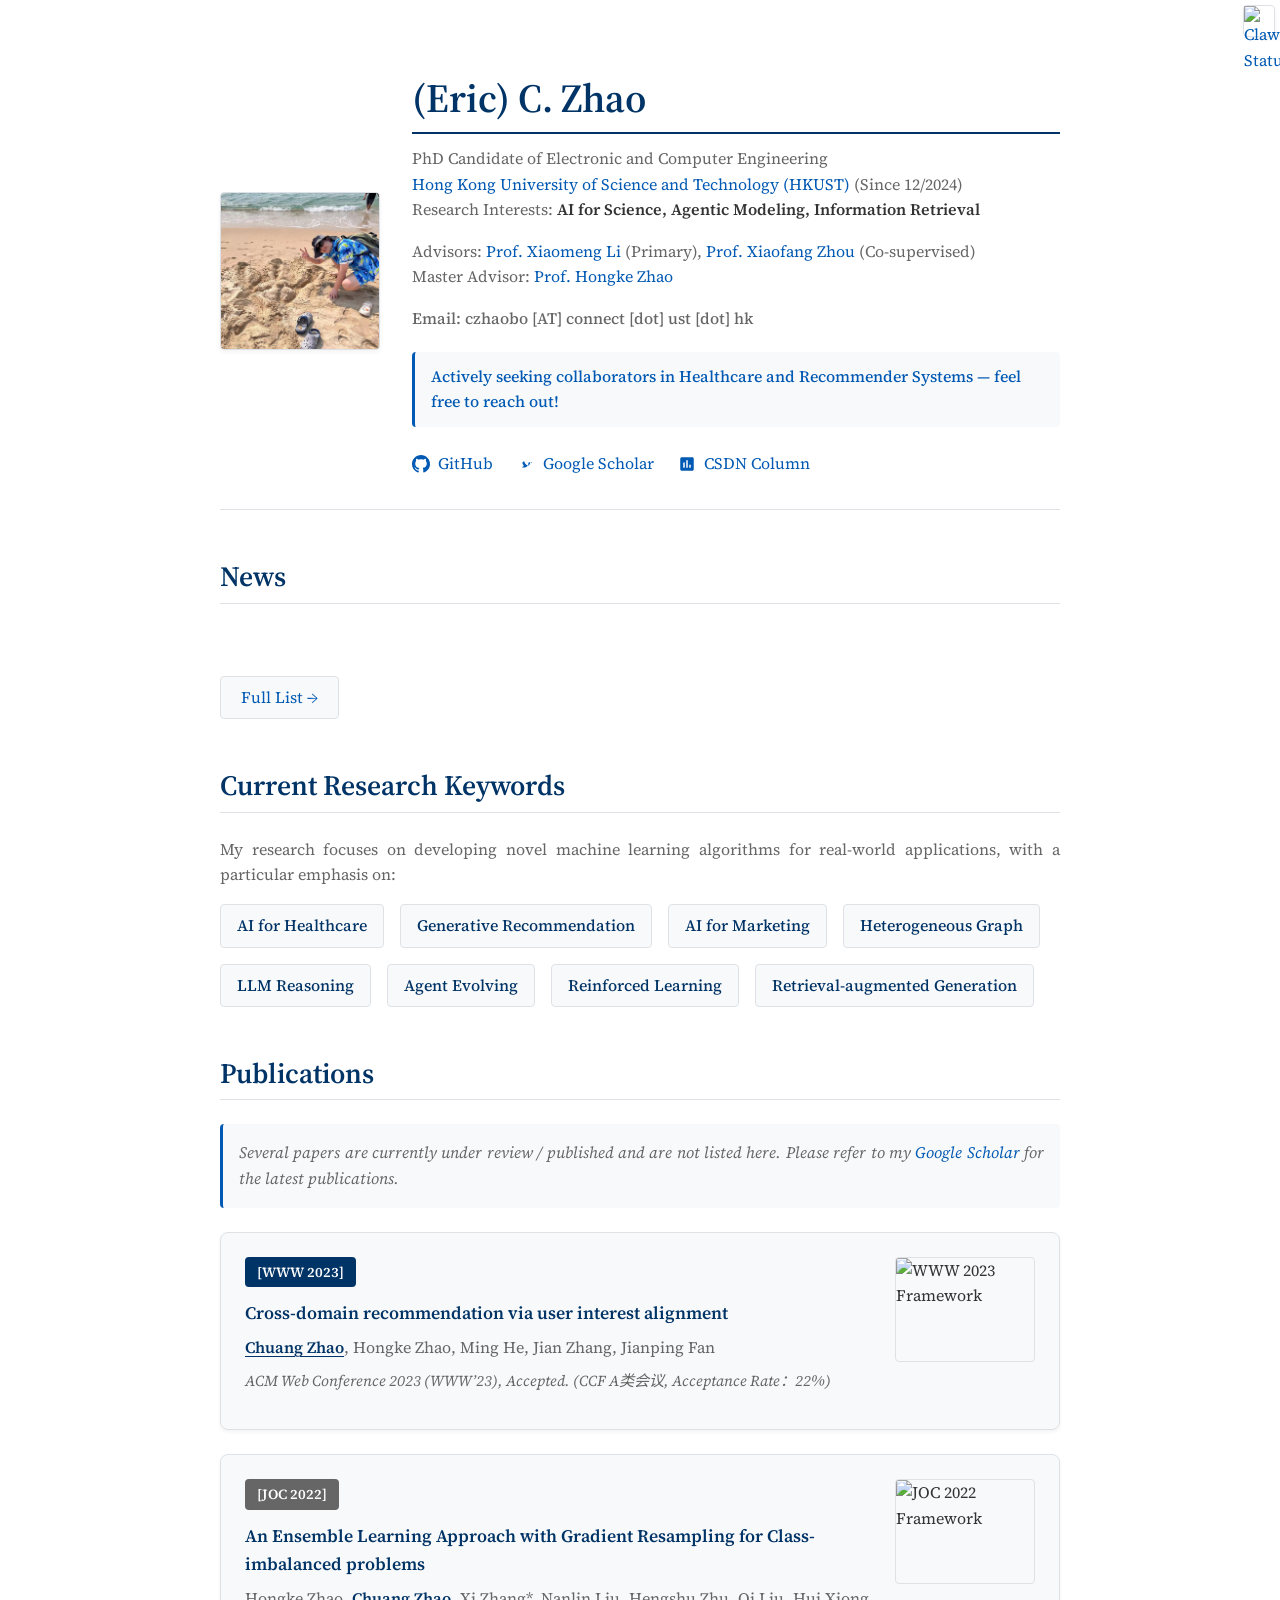
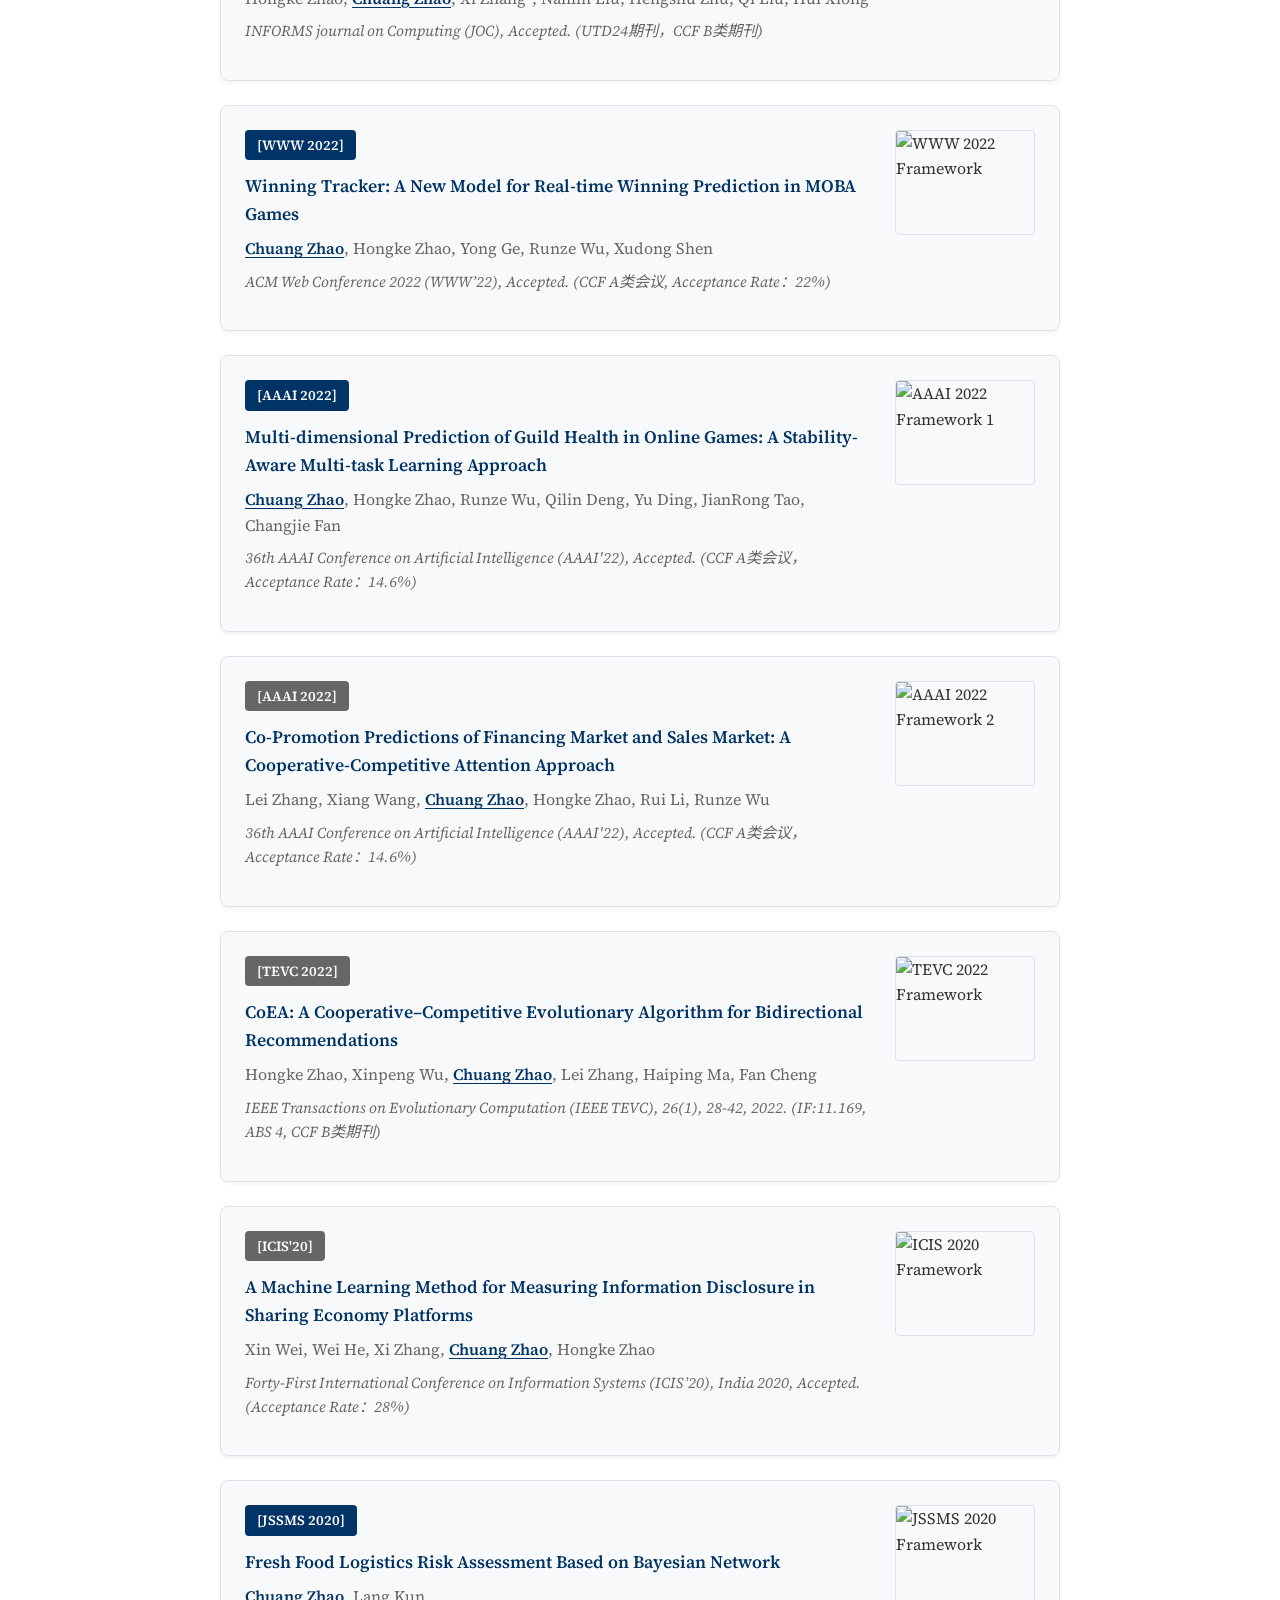
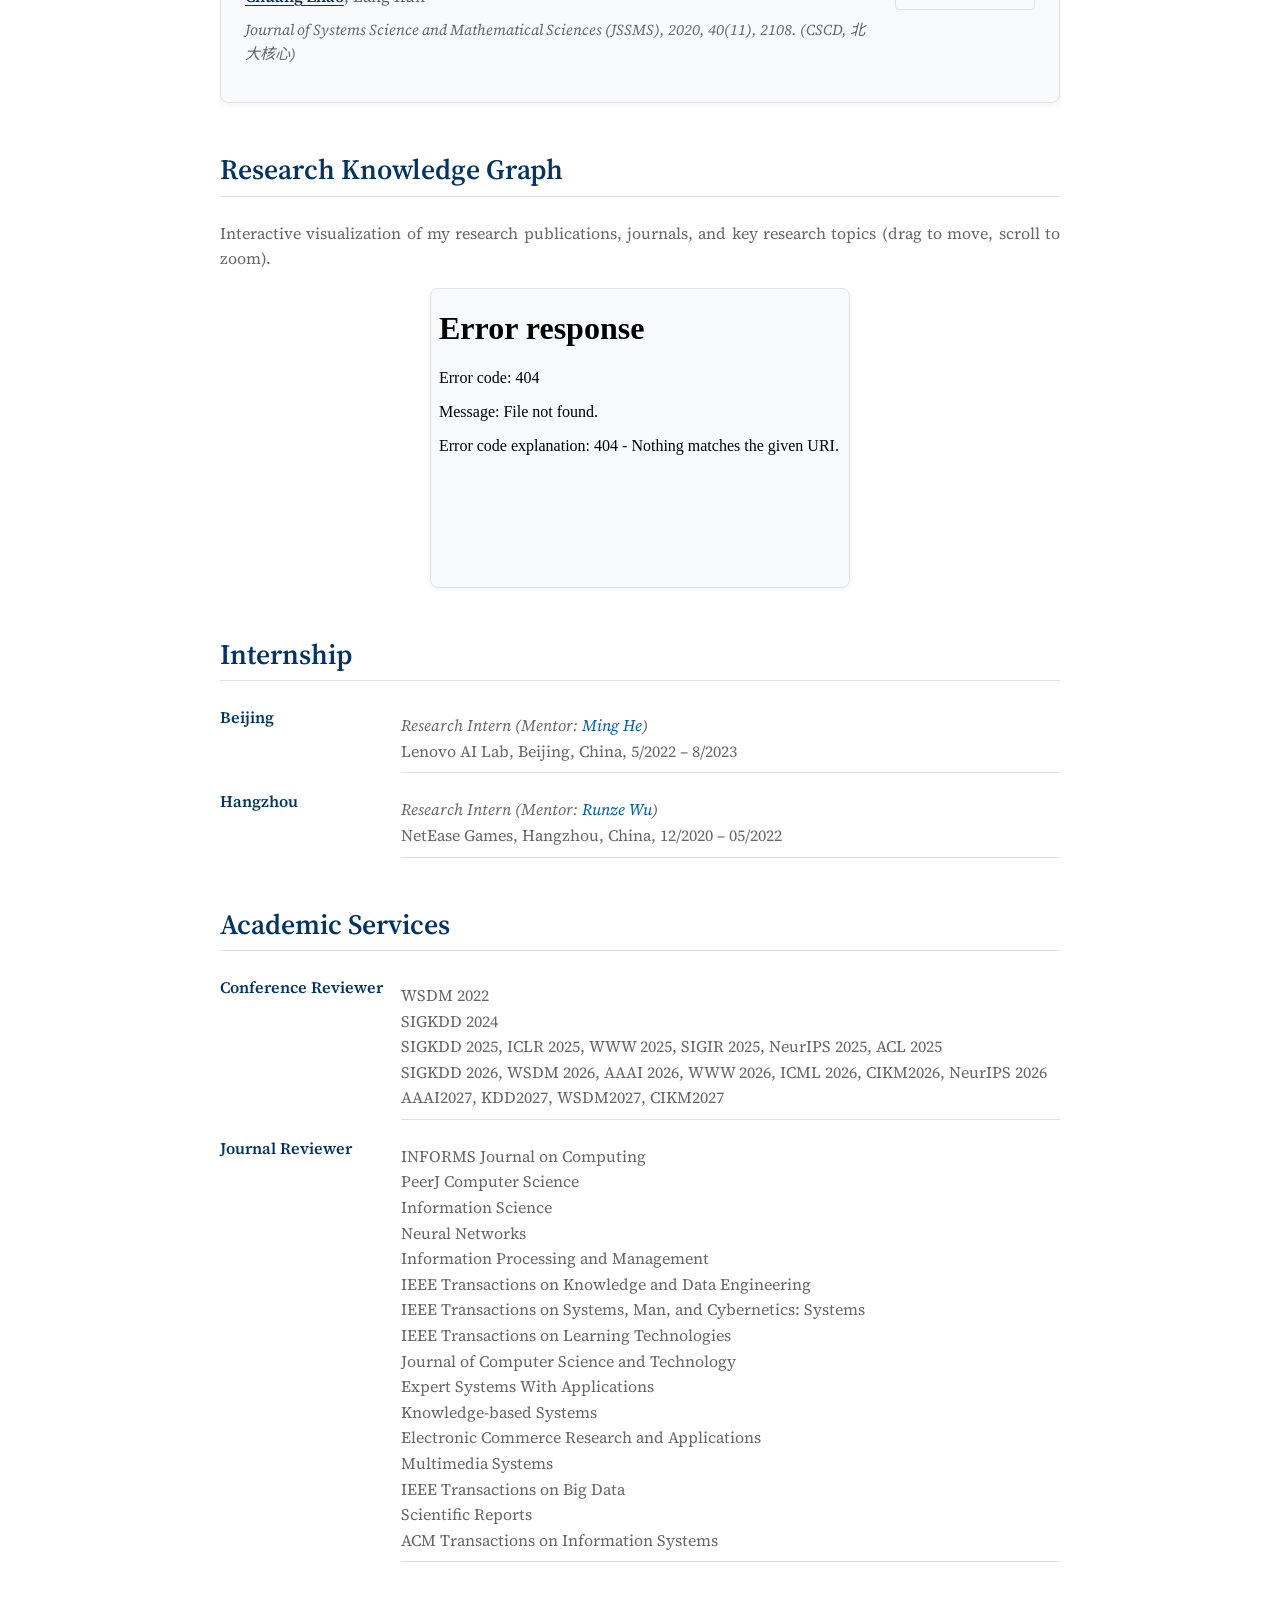
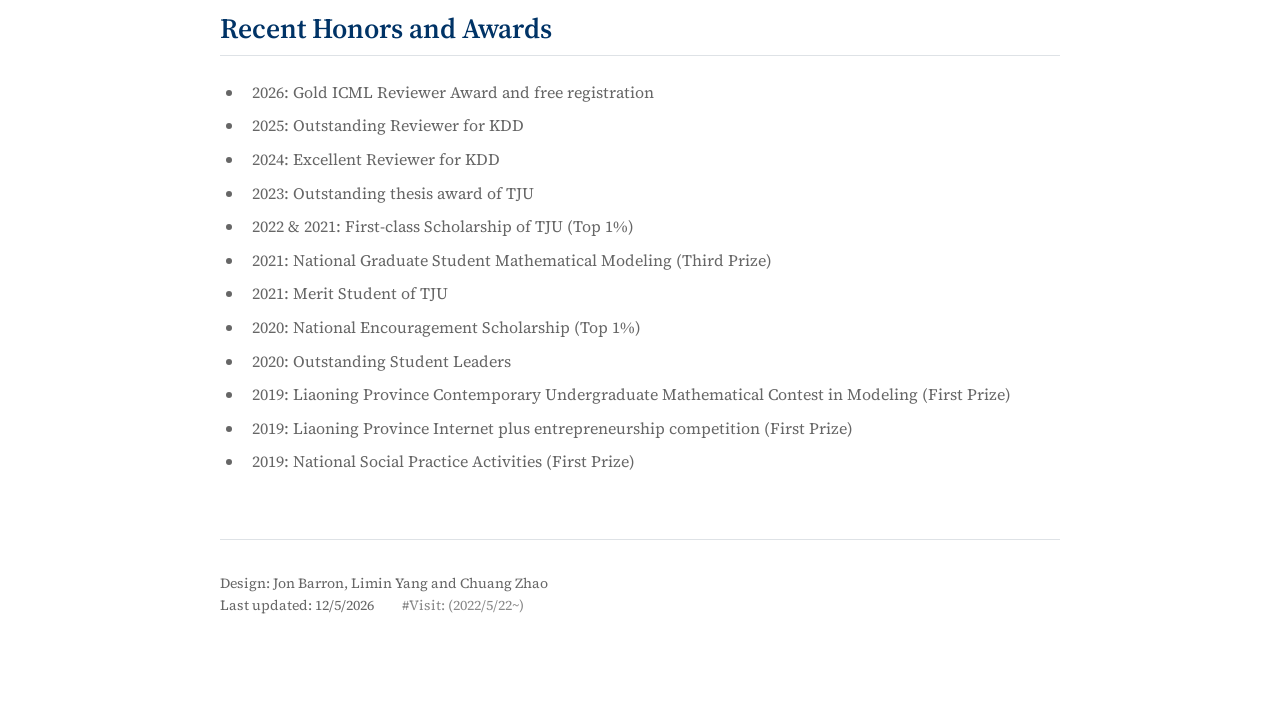
==== commit 5dccbbc8: "xxx" ====
--- a/index.html
+++ b/index.html
@@ -917,7 +917,7 @@
           SIGKDD 2024<br>
           SIGKDD 2025, ICLR 2025, WWW 2025, SIGIR 2025, NeurIPS 2025, ACL 2025<br>
           SIGKDD 2026, WSDM 2026, AAAI 2026, WWW 2026, ICML 2026, CIKM2026, NeurIPS 2026<br>
-          AAAI2027, KDD2027
+          AAAI2027, KDD2027, WSDM2027, CIKM2027
         </li>
         
         <li class="section__label">Journal Reviewer</li>
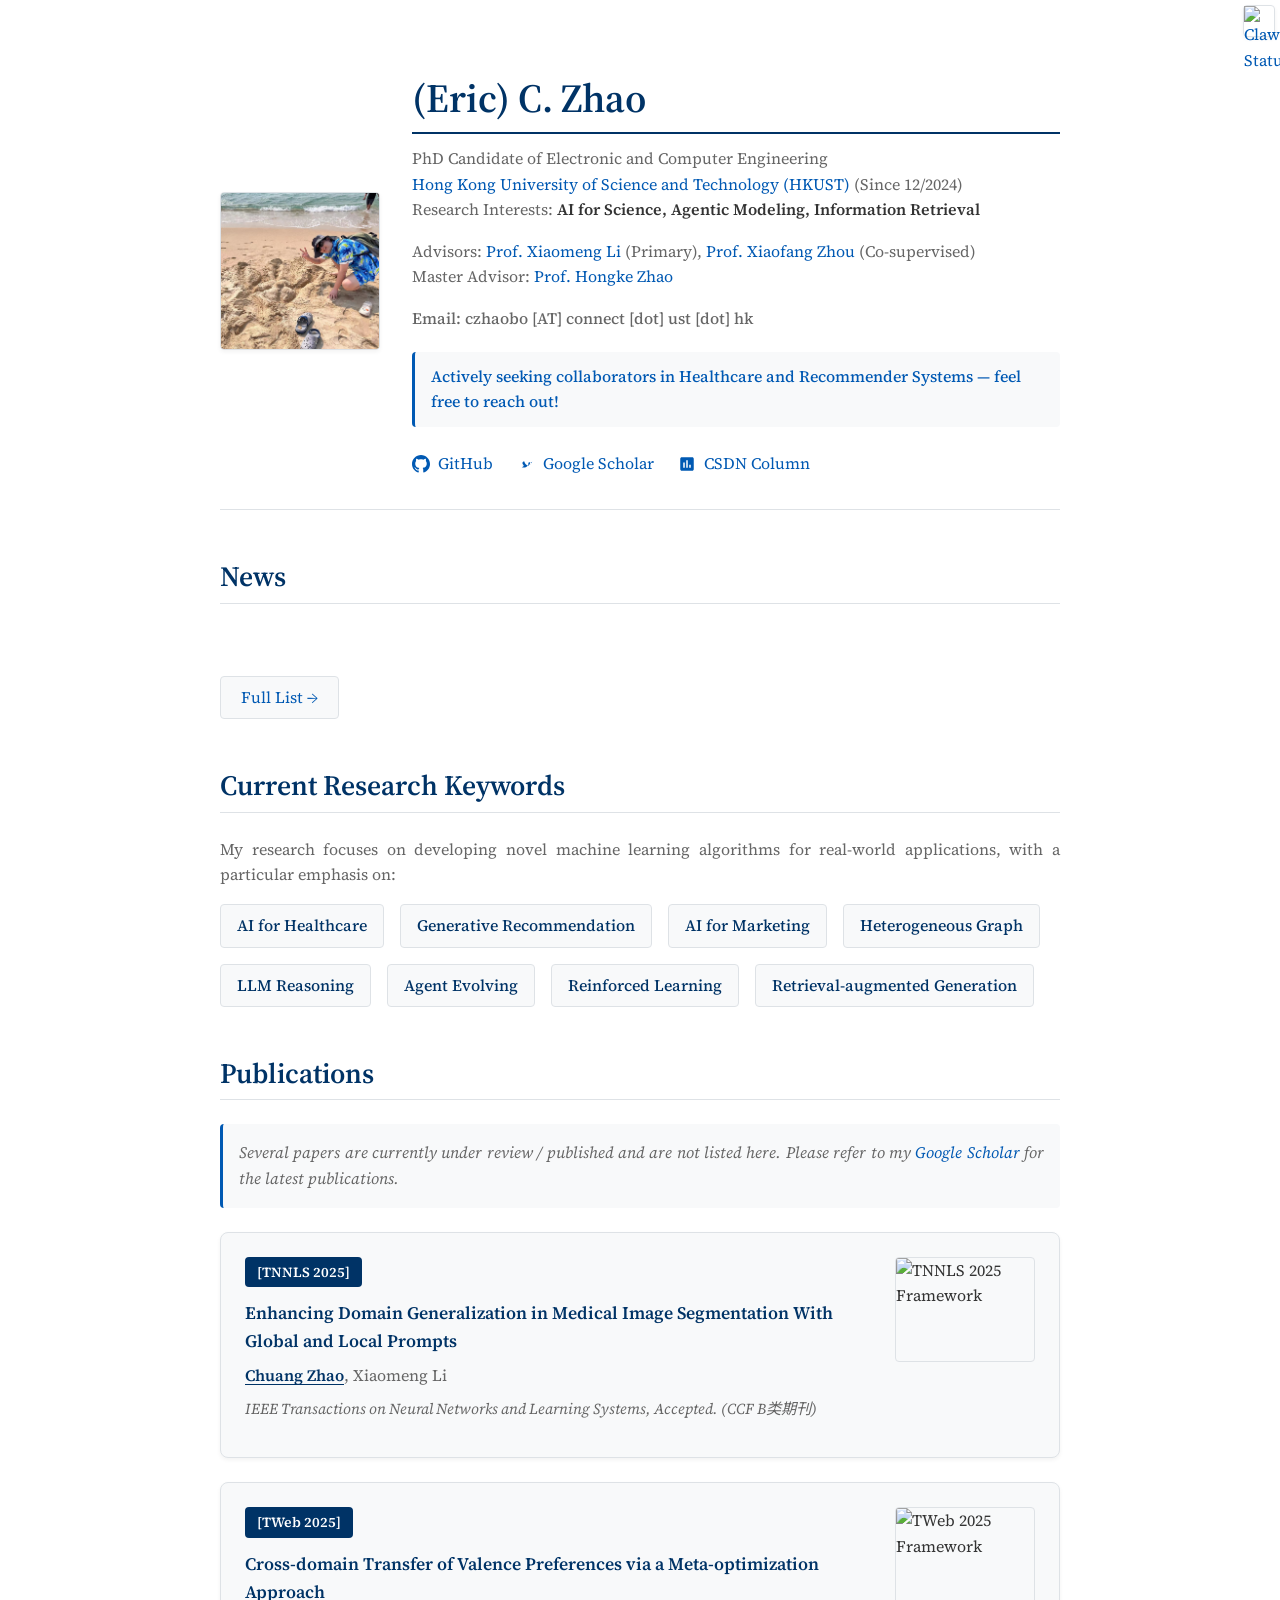
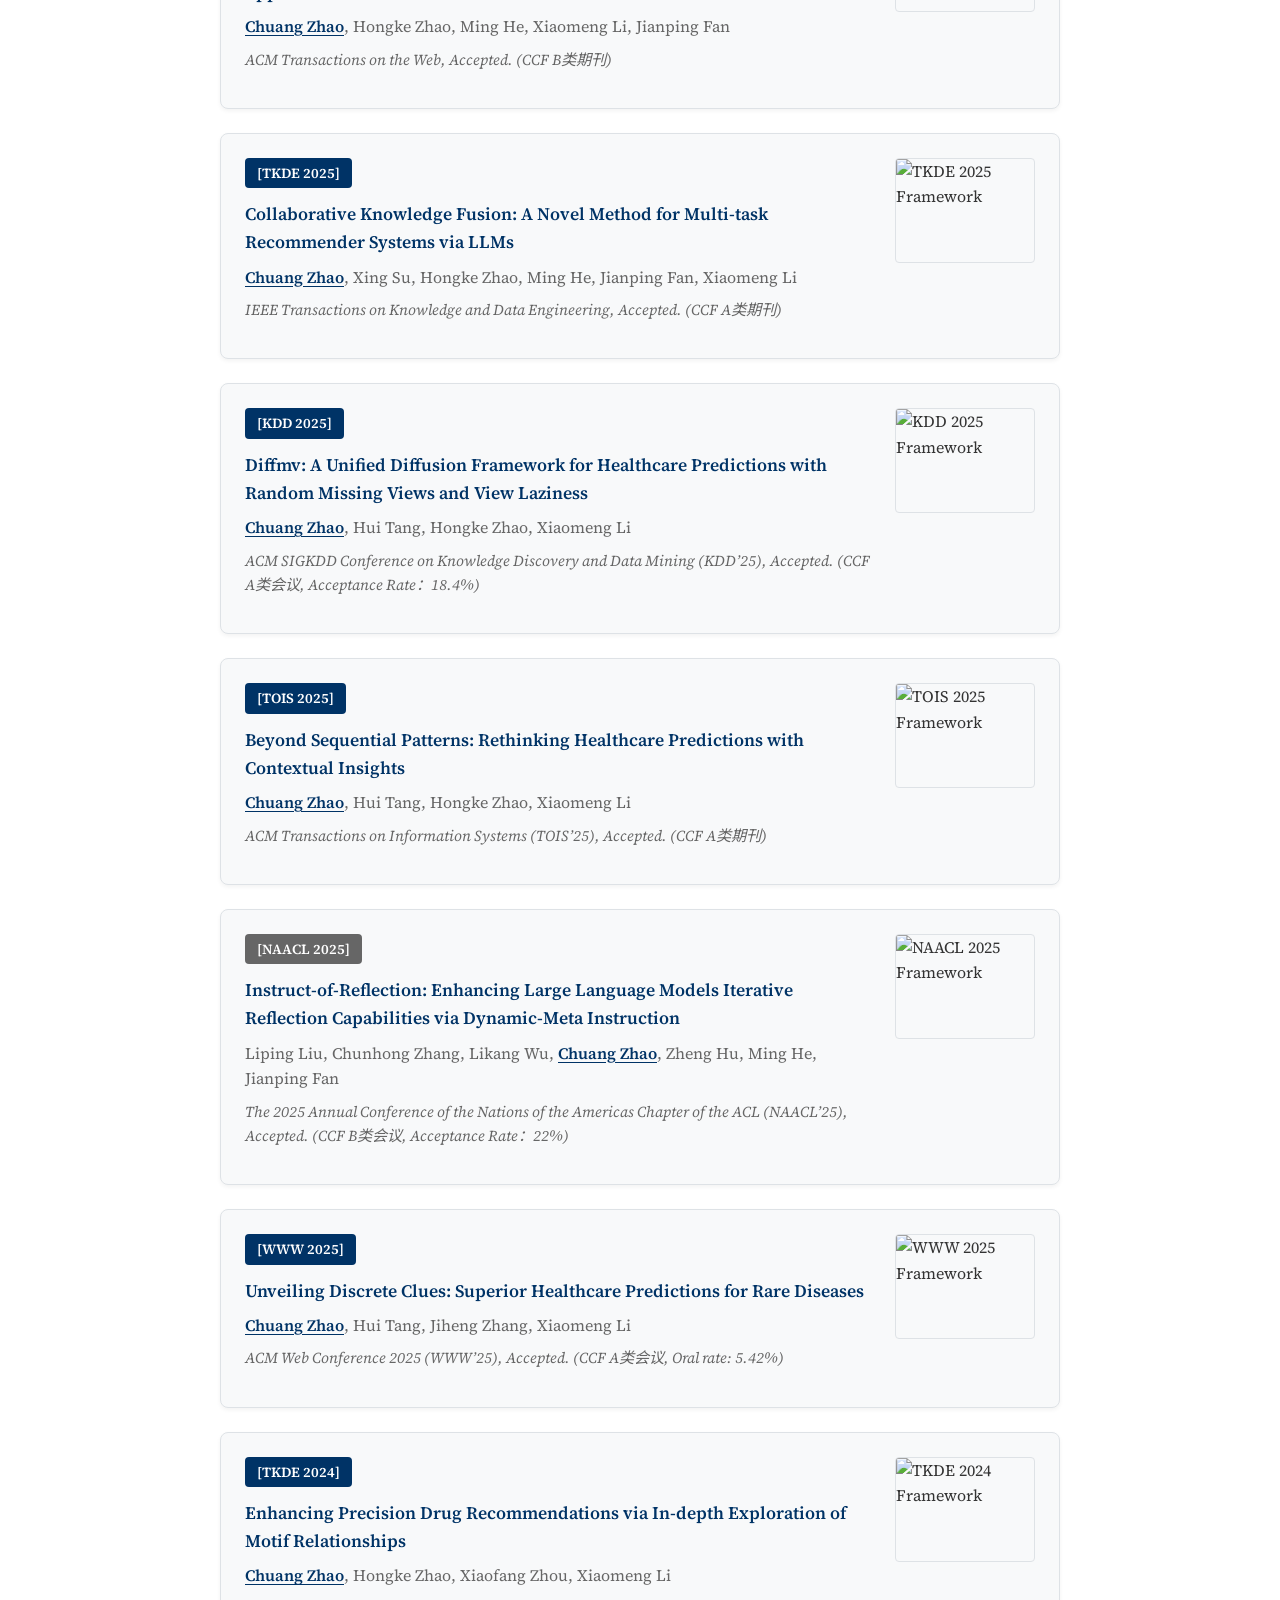
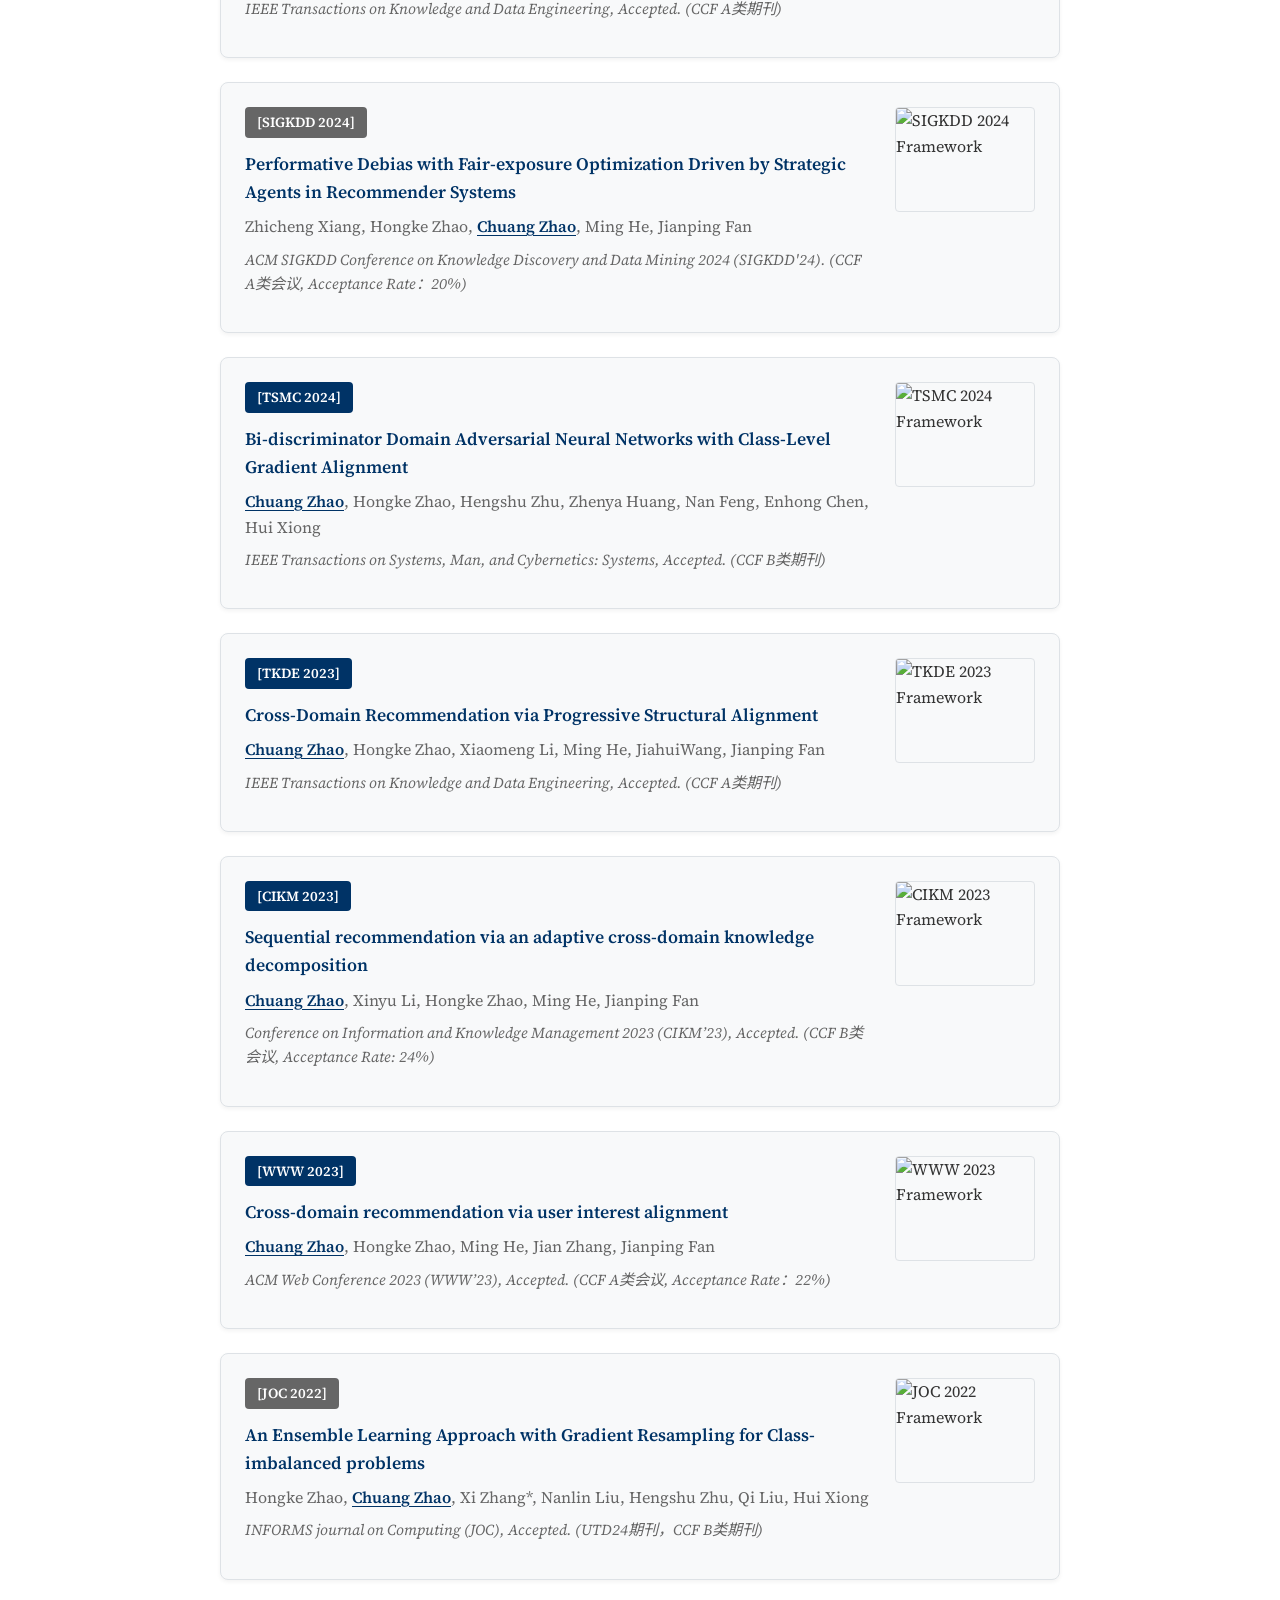
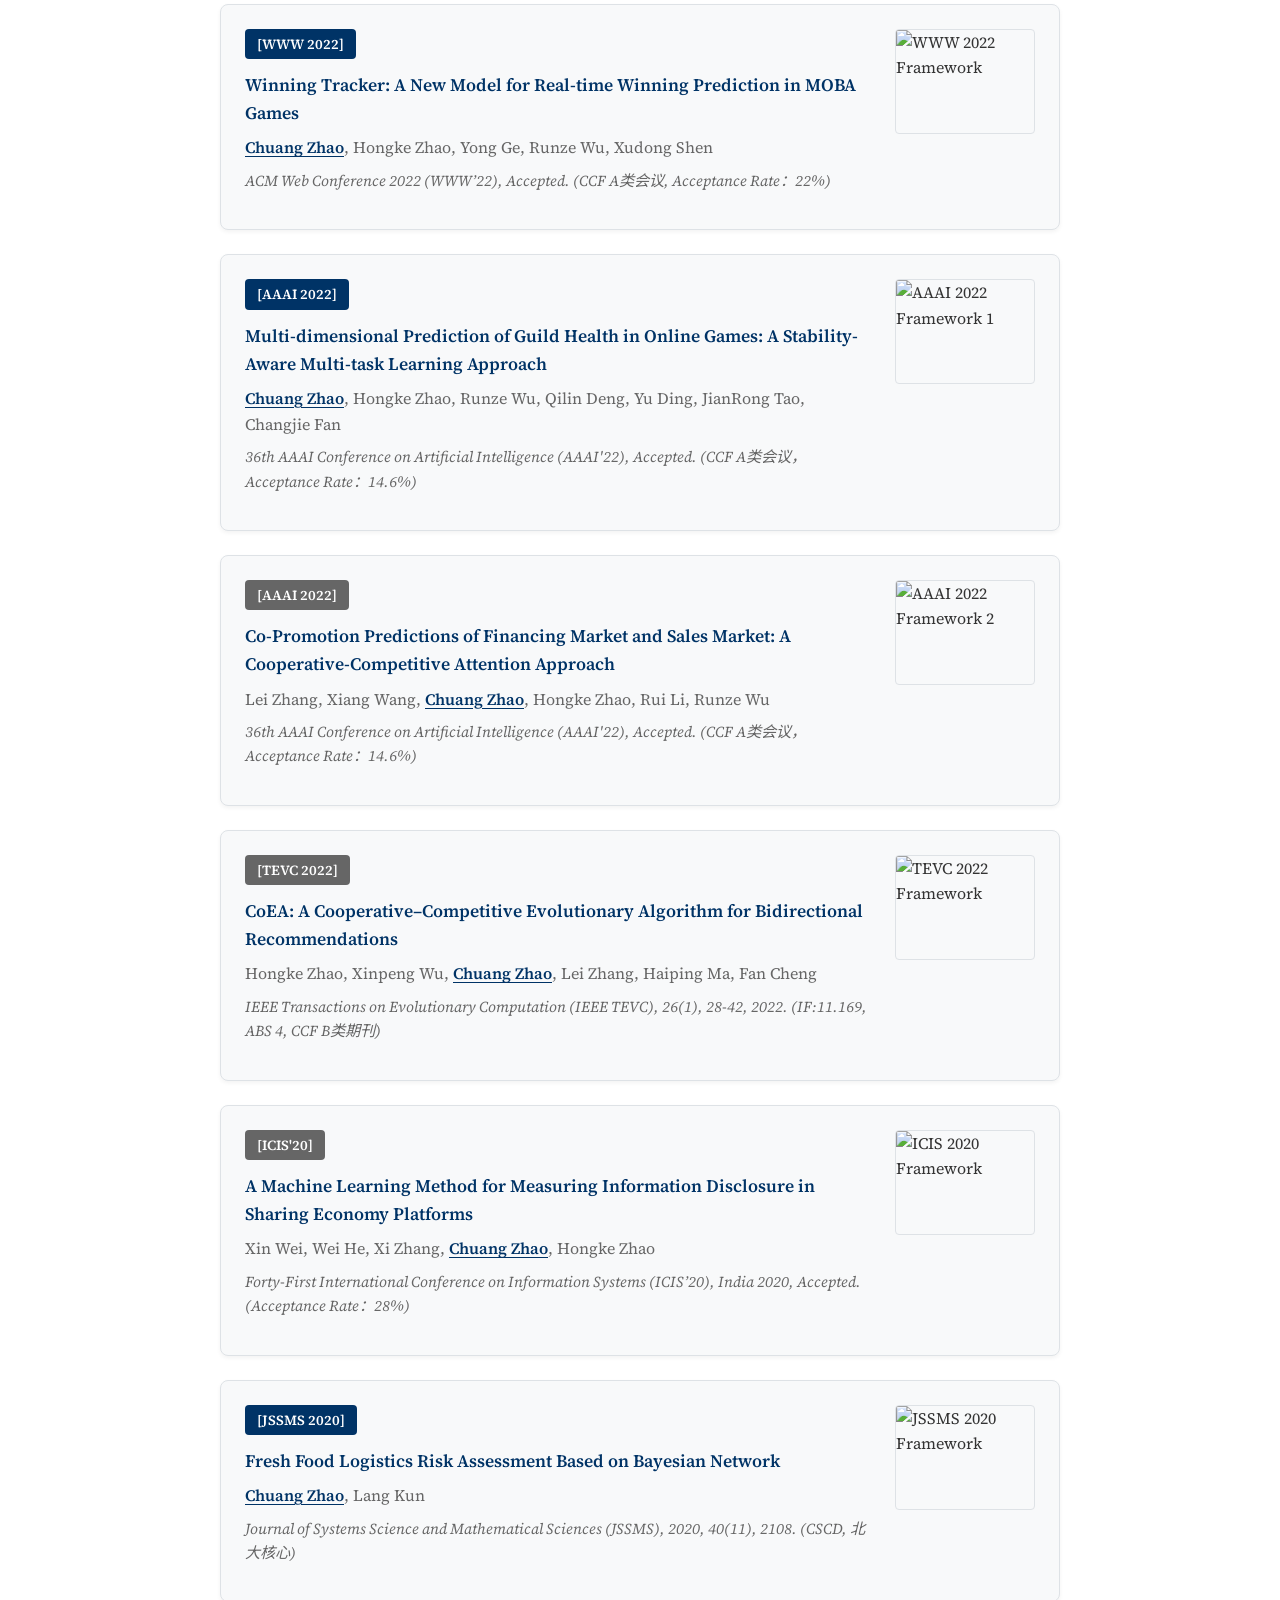
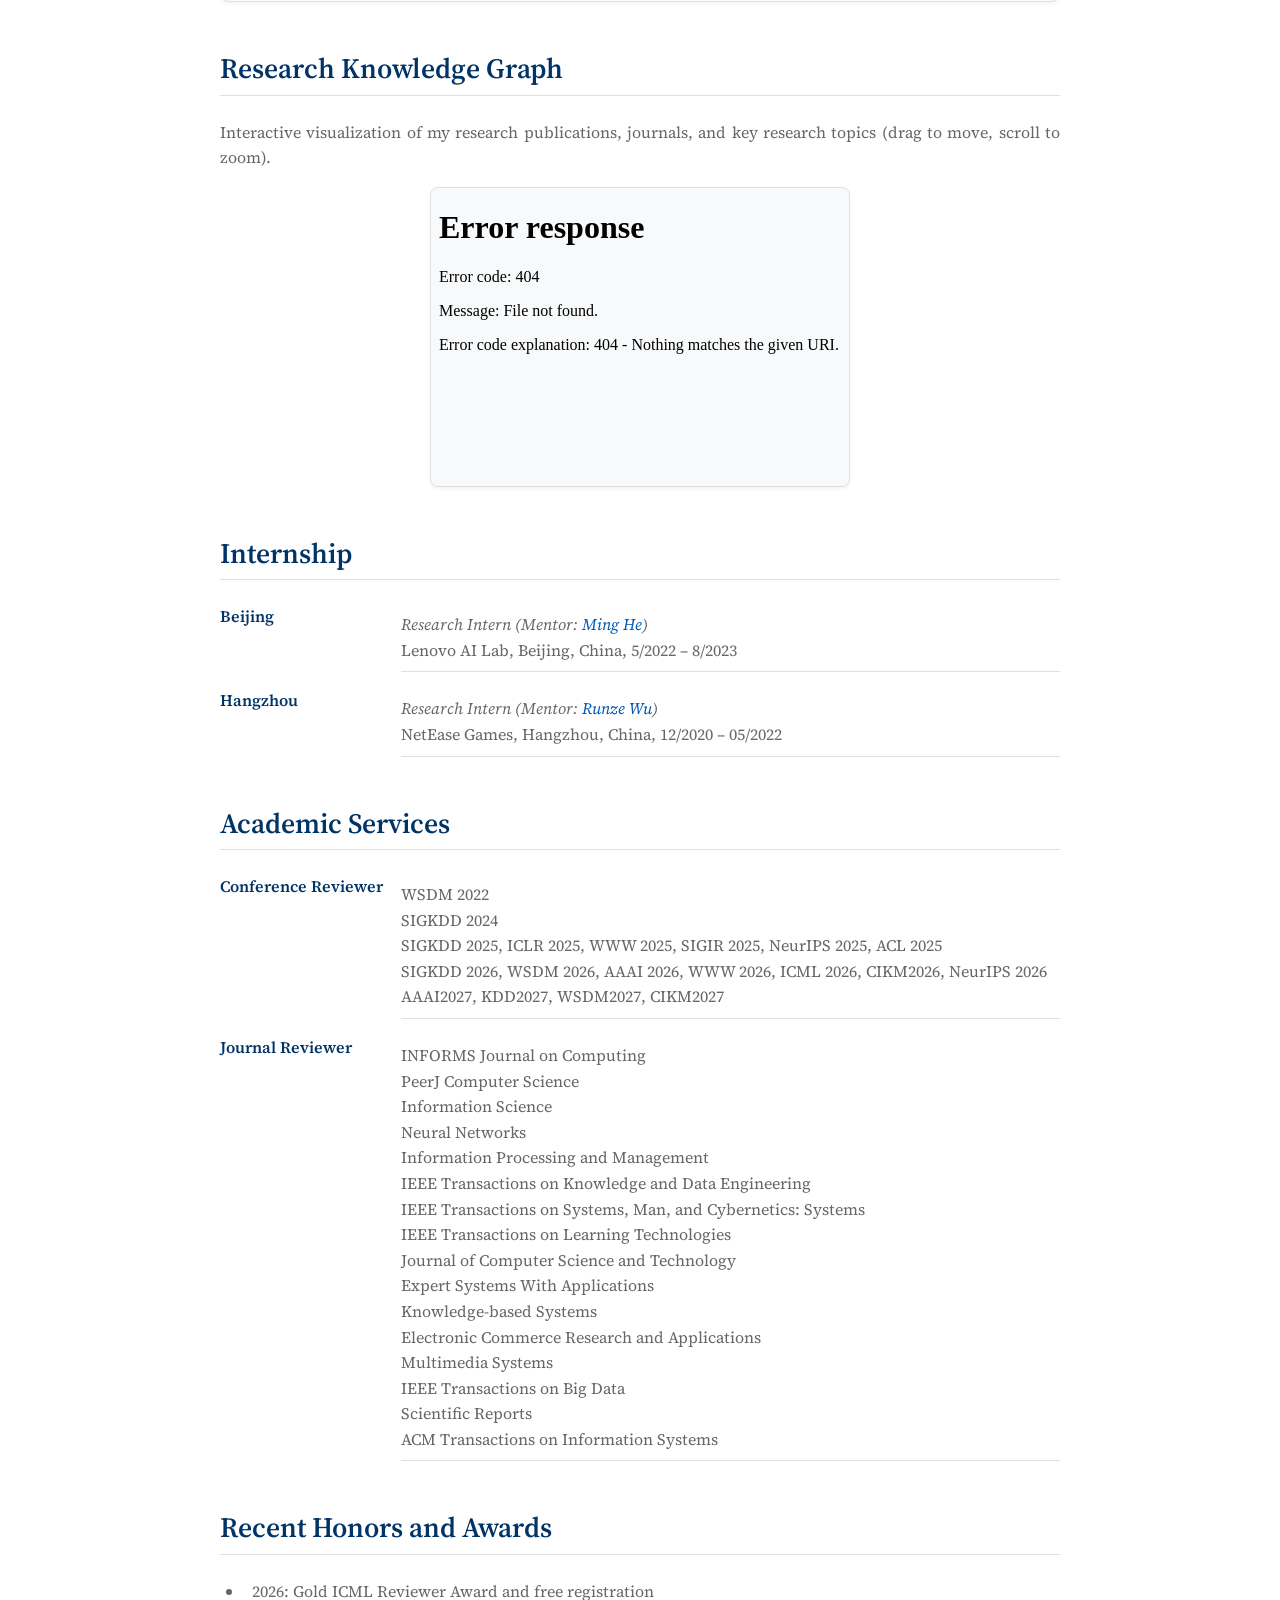
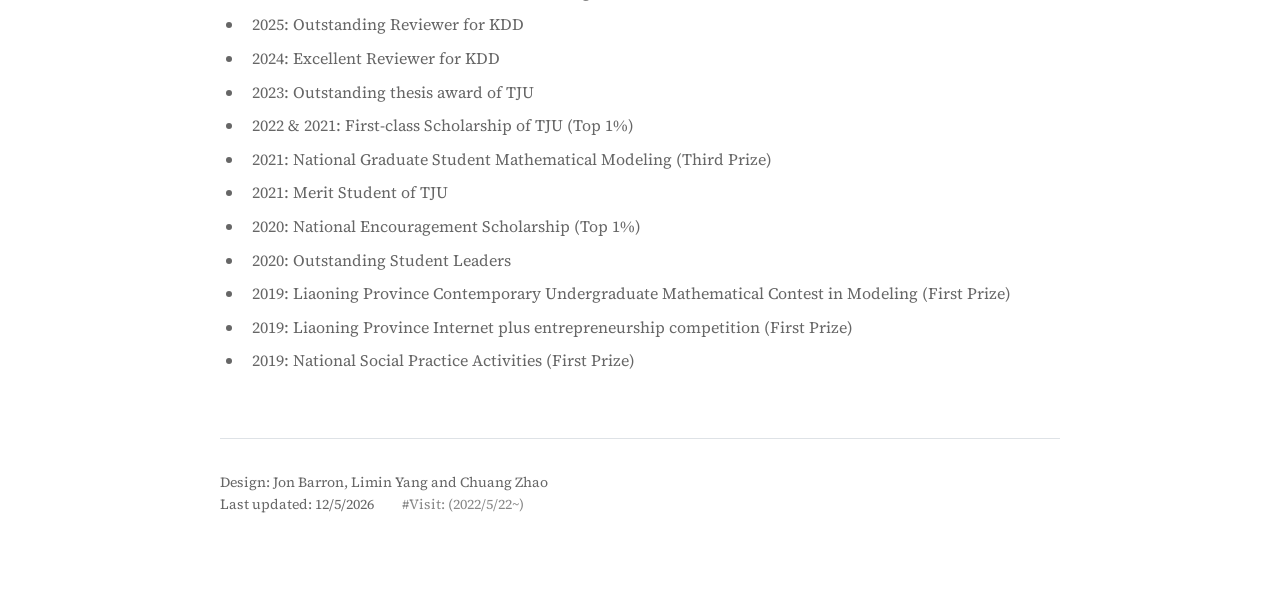
==== commit 9aba3c45: "xxx" ====
--- a/index.html
+++ b/index.html
@@ -638,7 +638,7 @@
     <section>
       <h2>Publications</h2>
       <p class="publication__note">Several papers are currently under review / published and are not listed here. Please refer to my <a href="https://scholar.google.com/citations?user=YYMcwZAAAAAJ&hl=en">Google Scholar</a> for the latest publications.</p>
-        <!--
+        
       <div class="publication__item">
         <div class="publication__content">
           <span class="publication__tag tag-first">[TNNLS 2025]</span>
@@ -779,7 +779,7 @@
         <div class="publication__thumbnail">
           <img src="images/papers/cikm2023.png" alt="CIKM 2023 Framework">
         </div>
-      </div>  --!>
+      </div>  
       
       <div class="publication__item">
         <div class="publication__content">
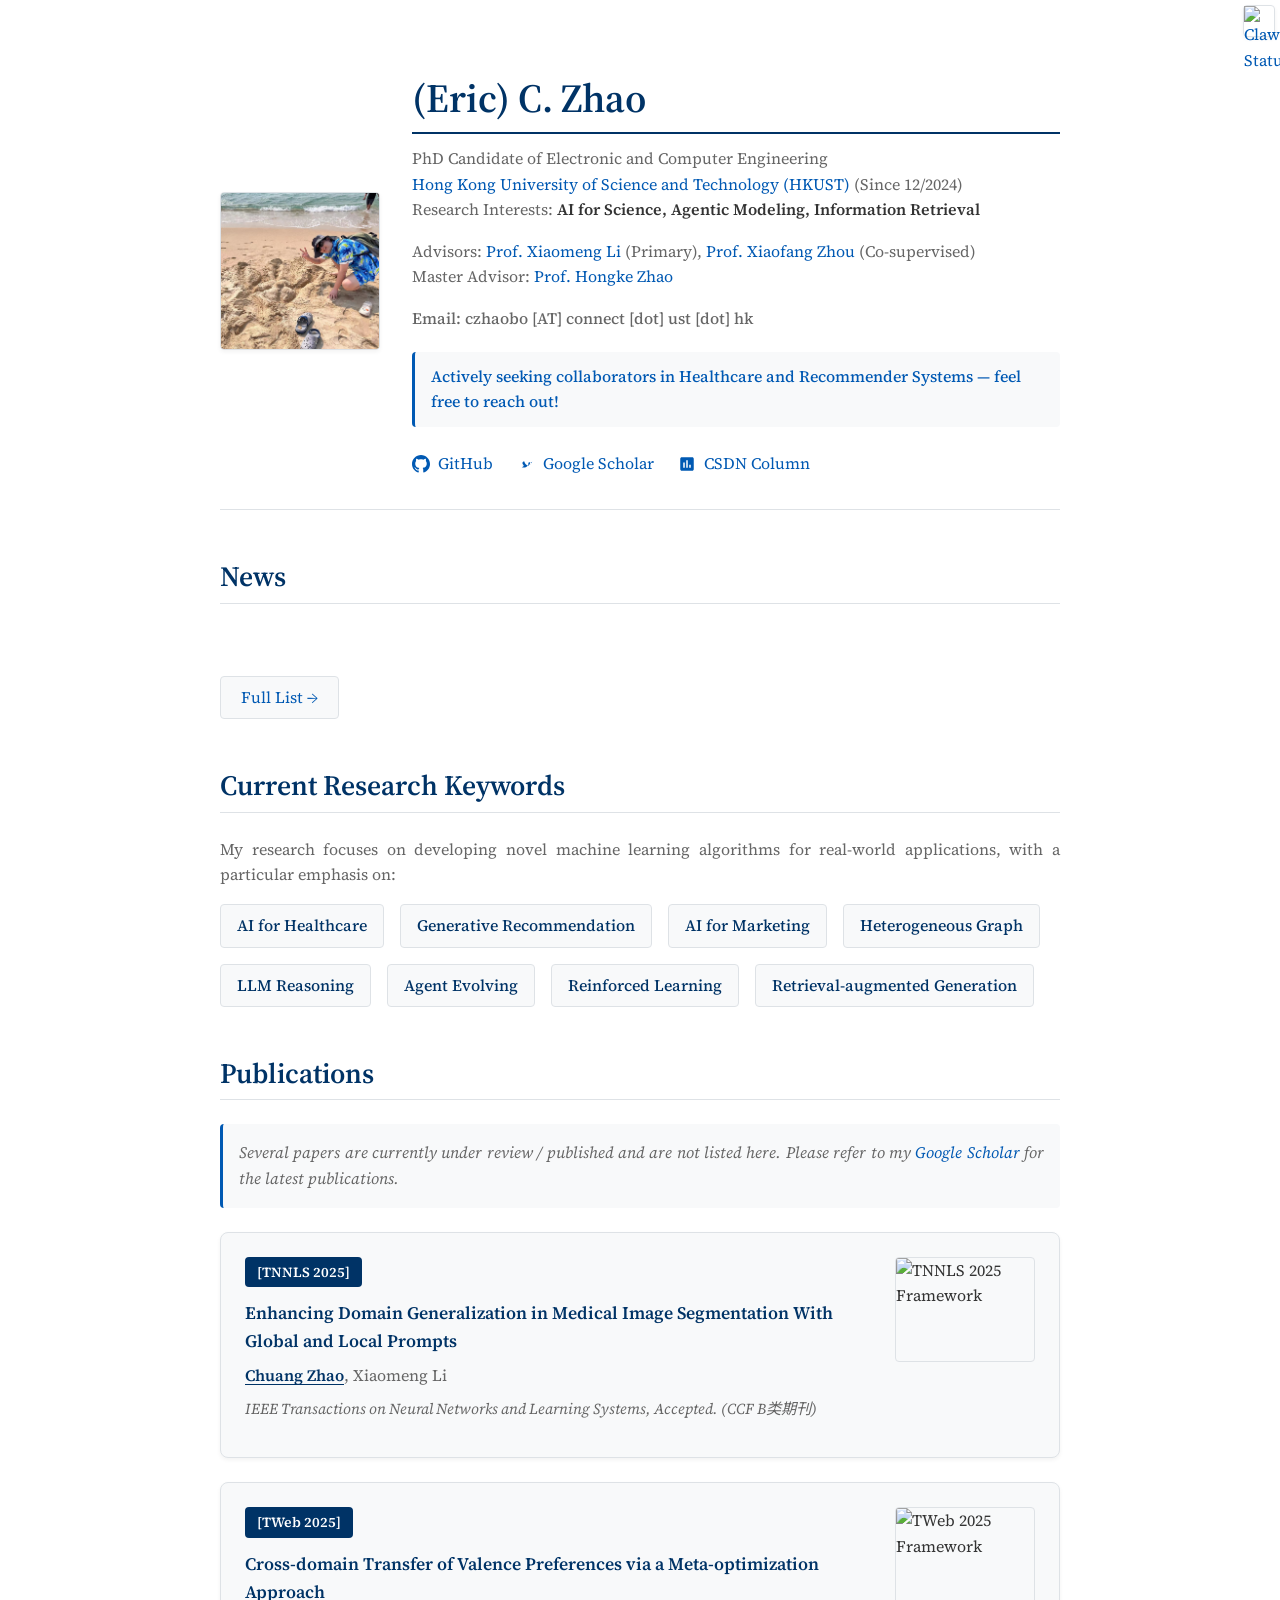
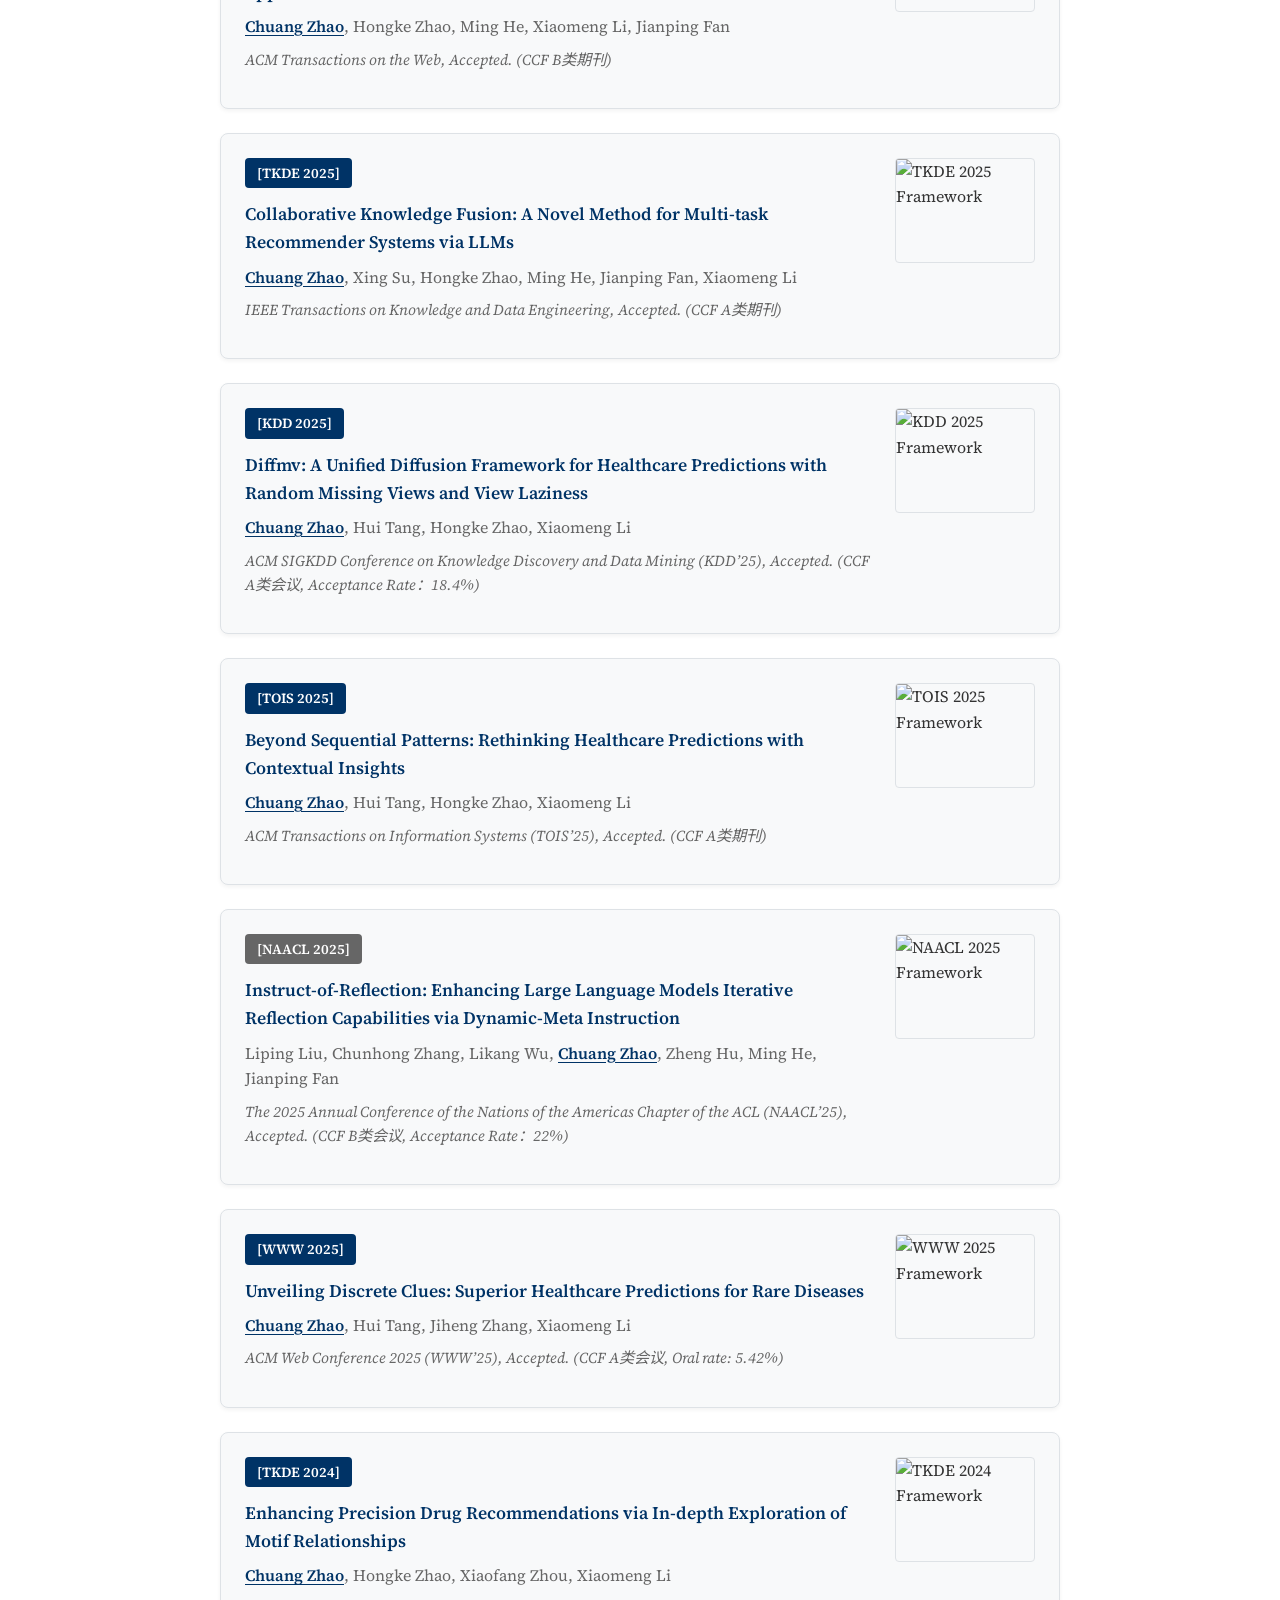
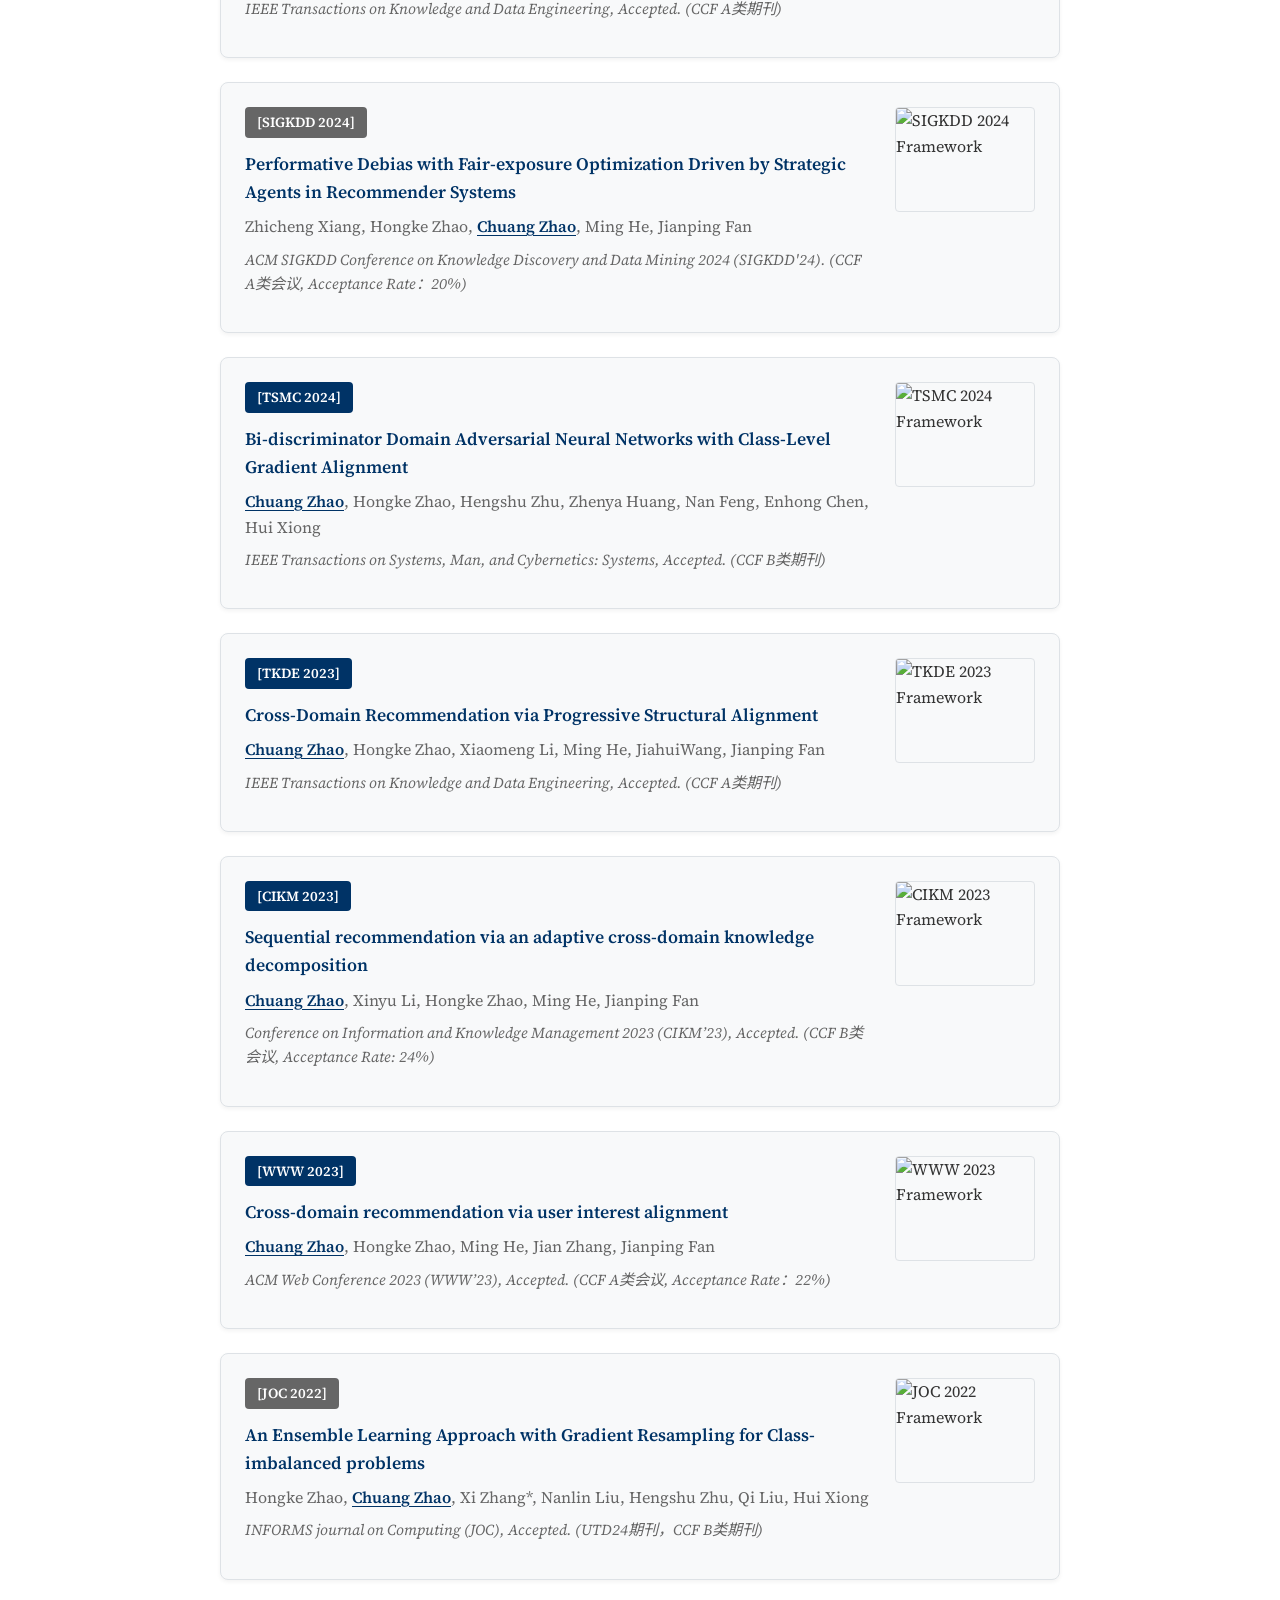
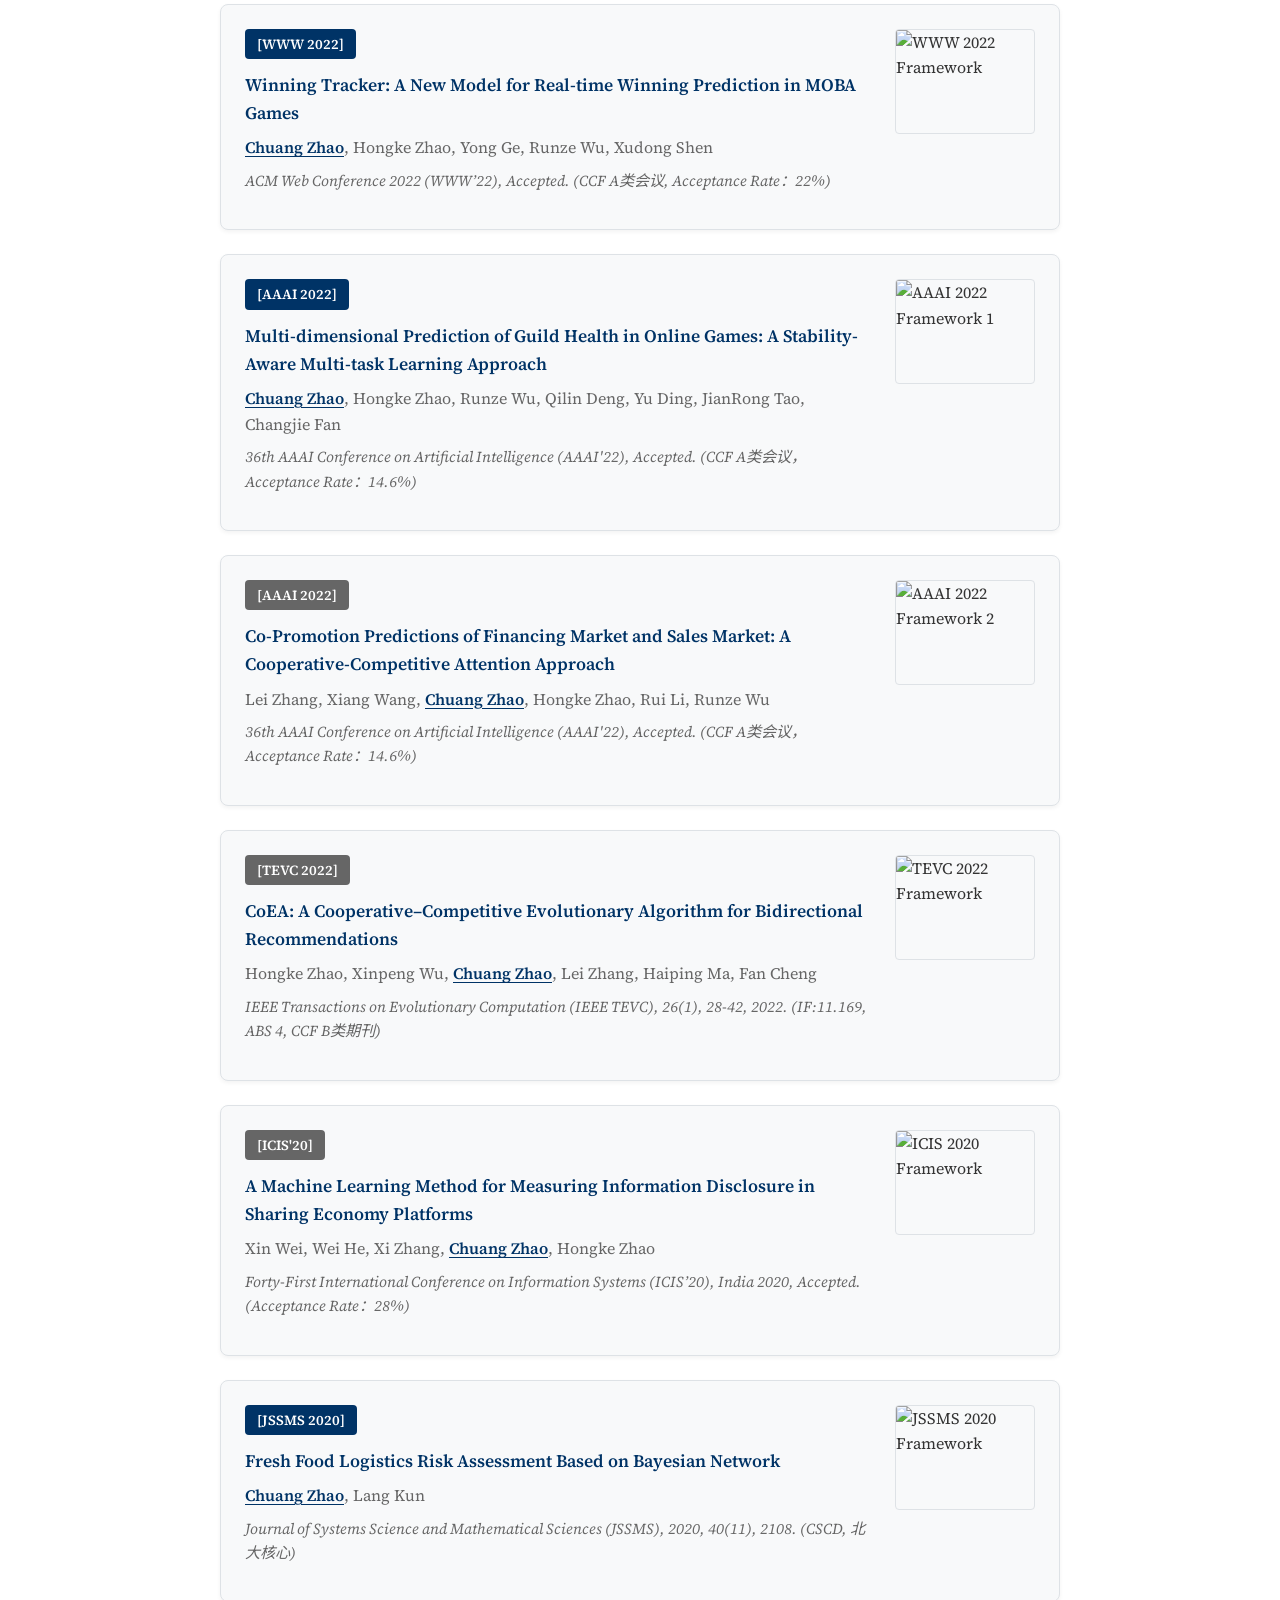
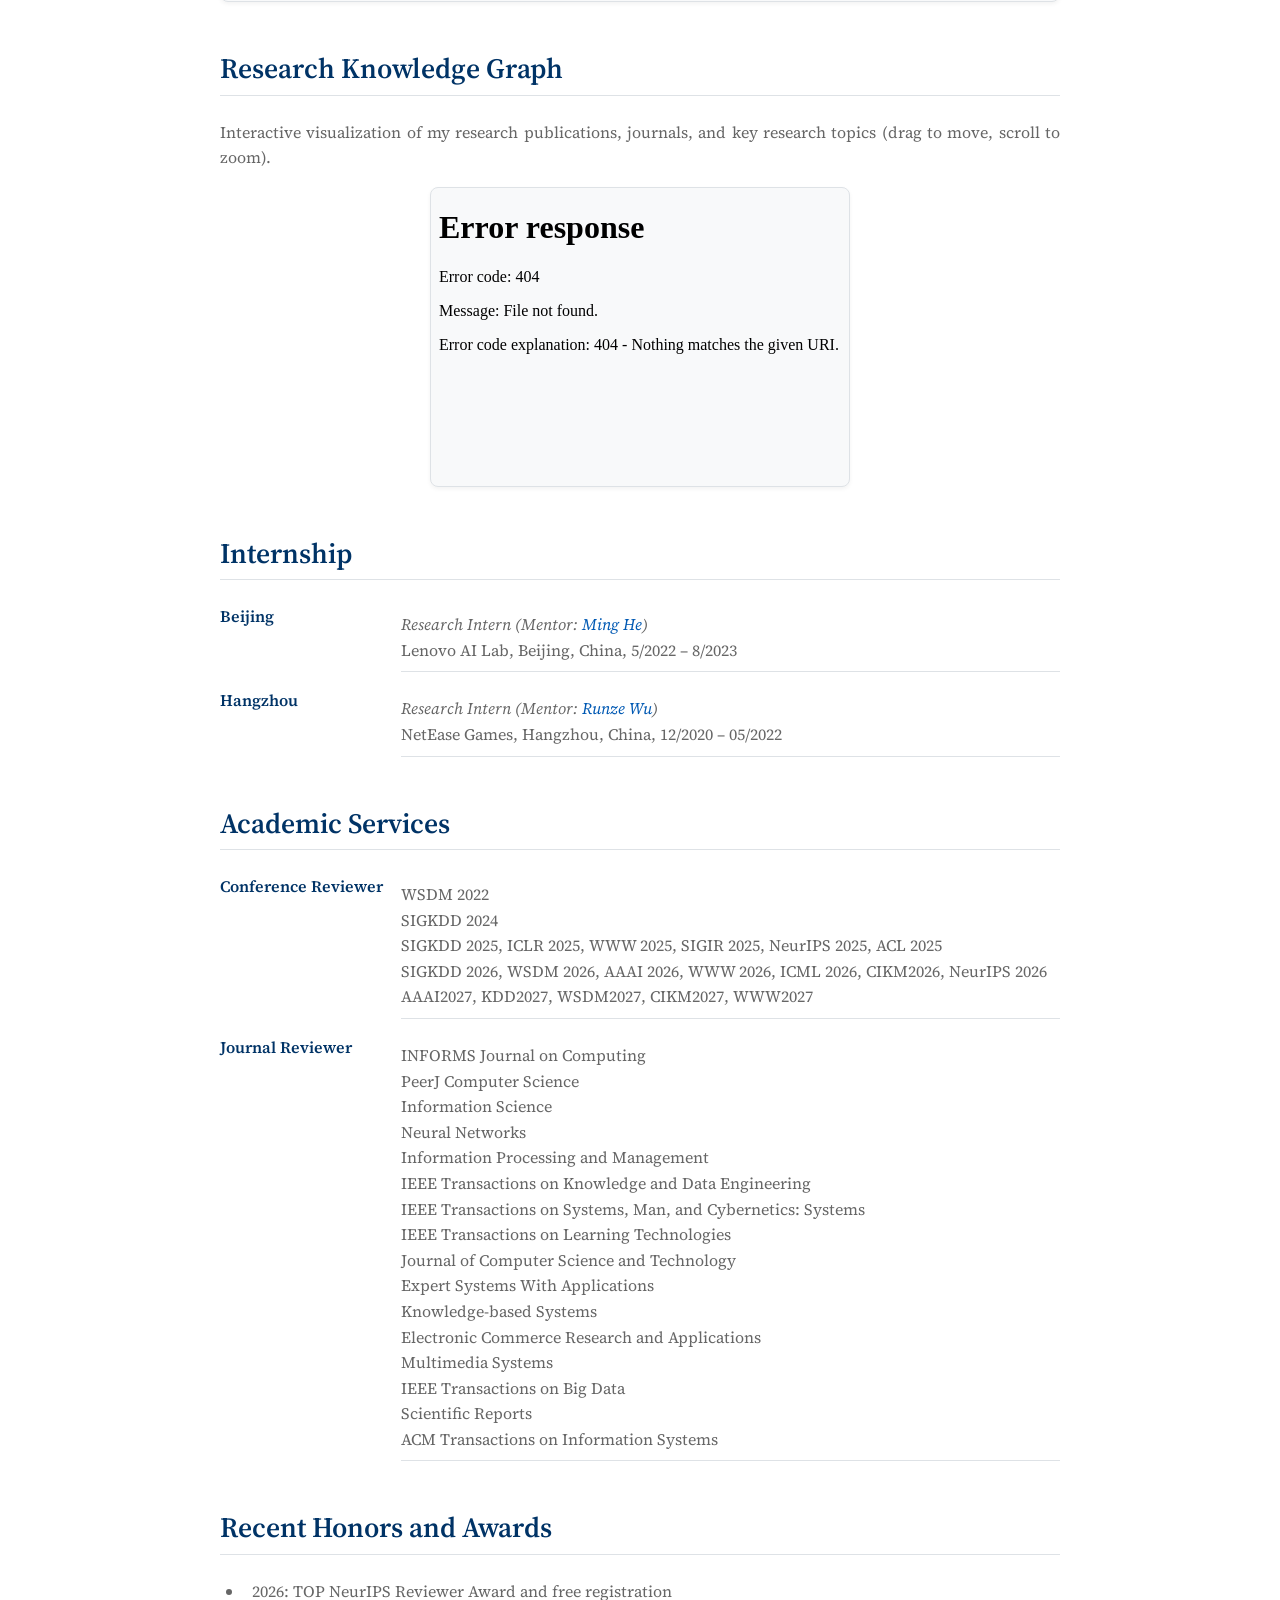
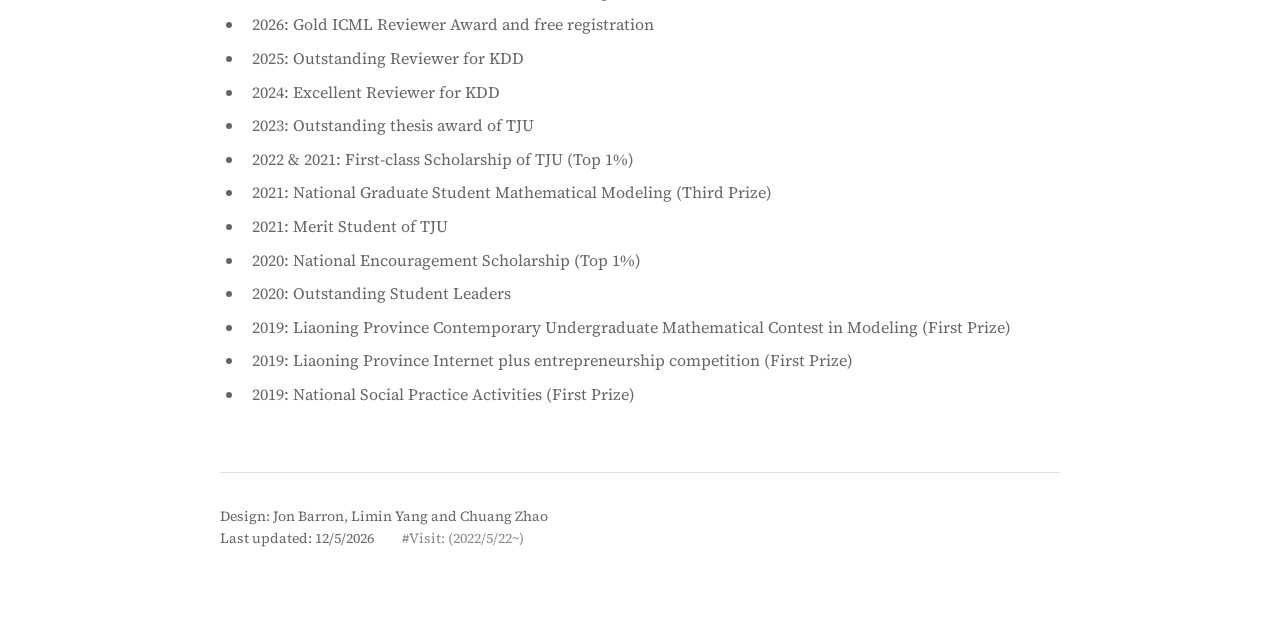
==== commit 6f801738: "xxx" ====
--- a/index.html
+++ b/index.html
@@ -917,7 +917,7 @@
           SIGKDD 2024<br>
           SIGKDD 2025, ICLR 2025, WWW 2025, SIGIR 2025, NeurIPS 2025, ACL 2025<br>
           SIGKDD 2026, WSDM 2026, AAAI 2026, WWW 2026, ICML 2026, CIKM2026, NeurIPS 2026<br>
-          AAAI2027, KDD2027, WSDM2027, CIKM2027
+          AAAI2027, KDD2027, WSDM2027, CIKM2027, WWW2027
         </li>
         
         <li class="section__label">Journal Reviewer</li>
@@ -947,6 +947,7 @@
       <h2>Recent Honors and Awards</h2>
       <ul class="awards__list">
       <!--   <li>2026: Core Developer of <a href="https://www.biclaw.app/">BioClaw/Zaphor/Lishu Platform</a></li> -->
+         <li>2026: TOP NeurIPS Reviewer Award and free registration</li>
         <li>2026: Gold ICML Reviewer Award and free registration</li>
         <li>2025: Outstanding Reviewer for KDD</li>
         <li>2024: Excellent Reviewer for KDD</li>
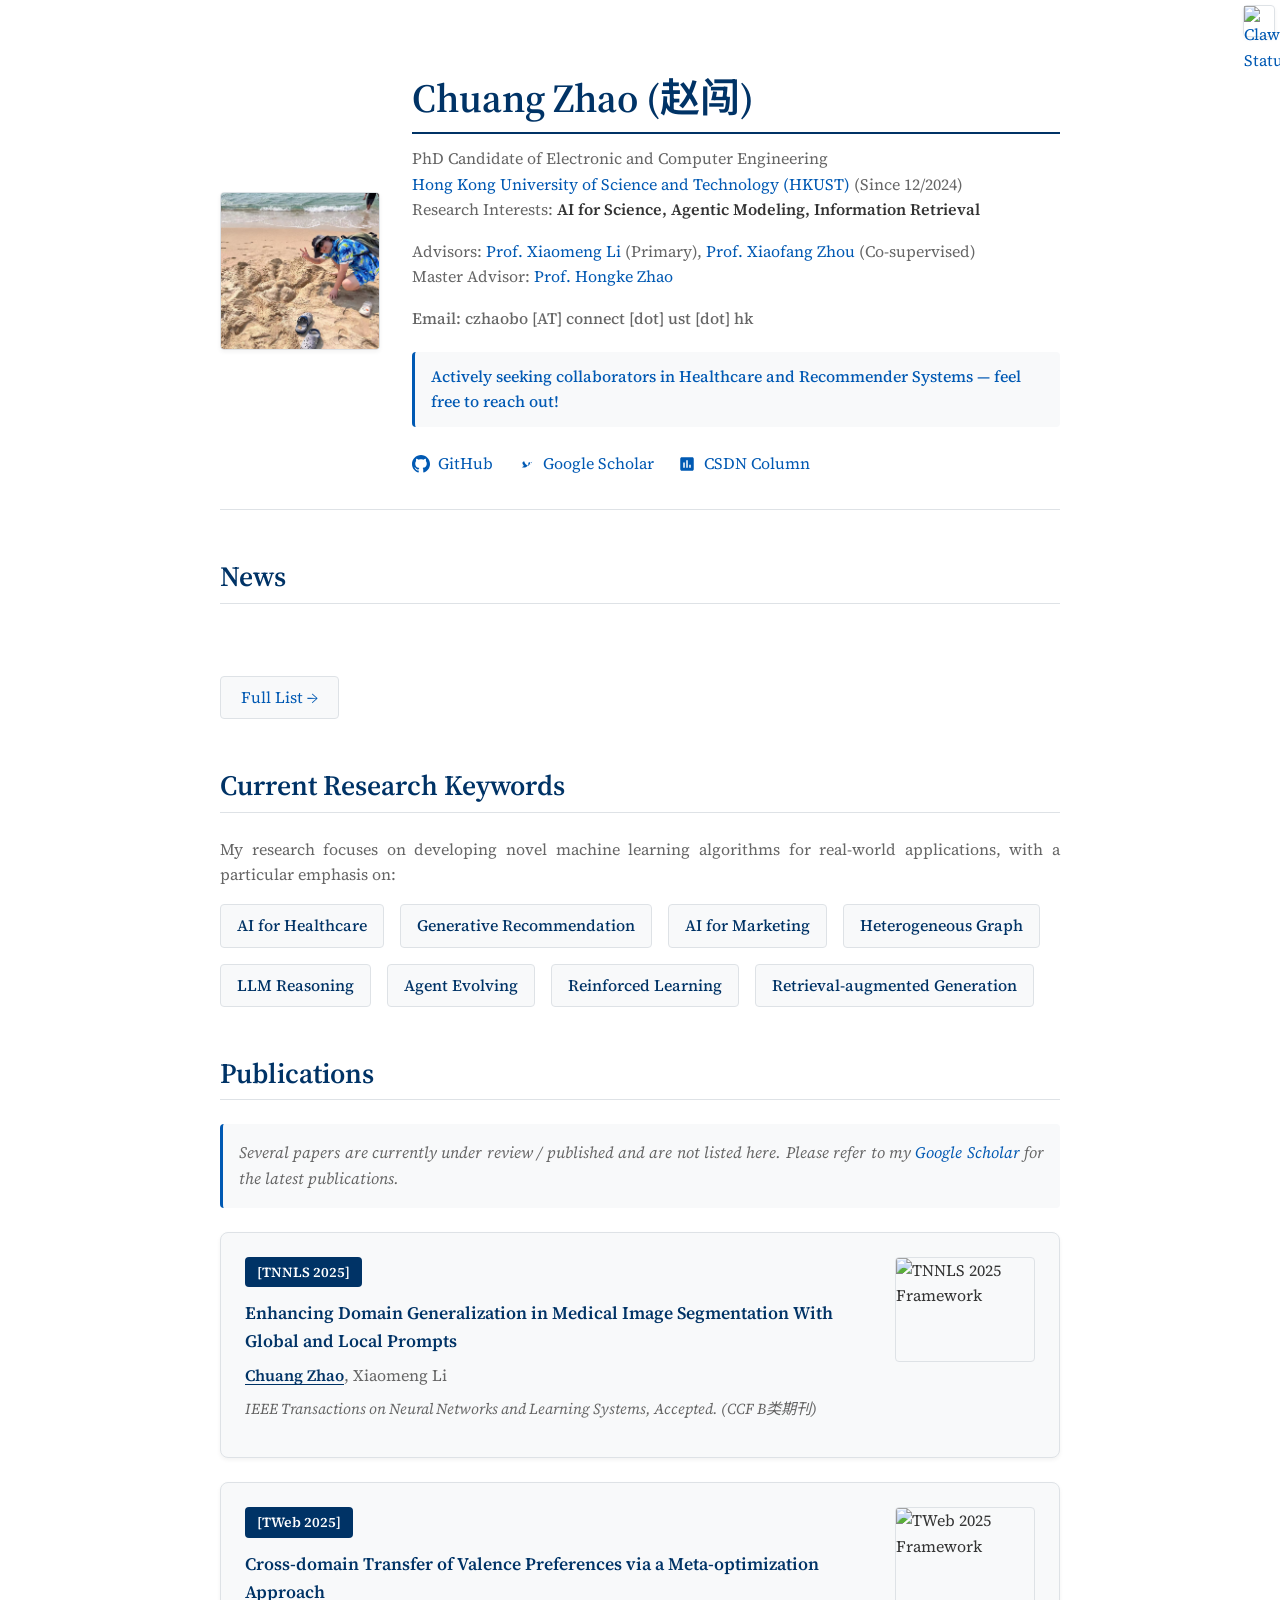
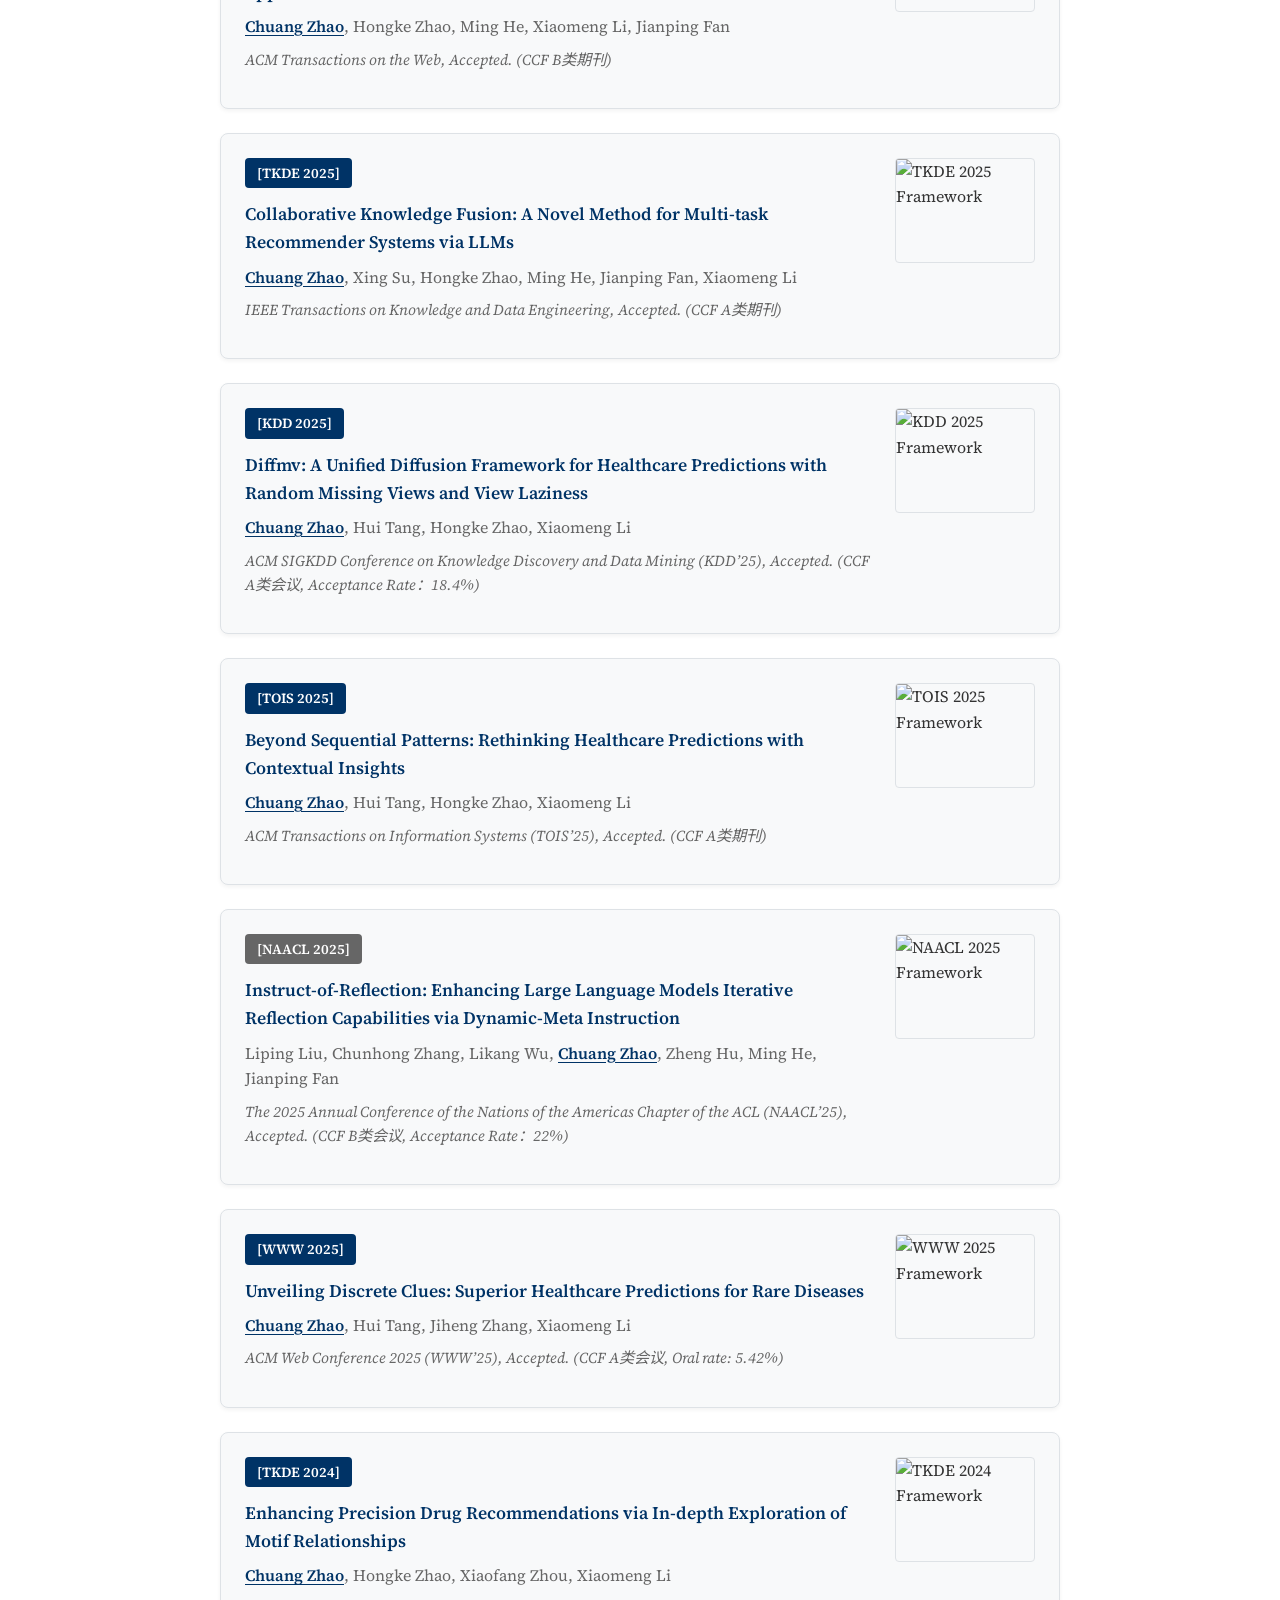
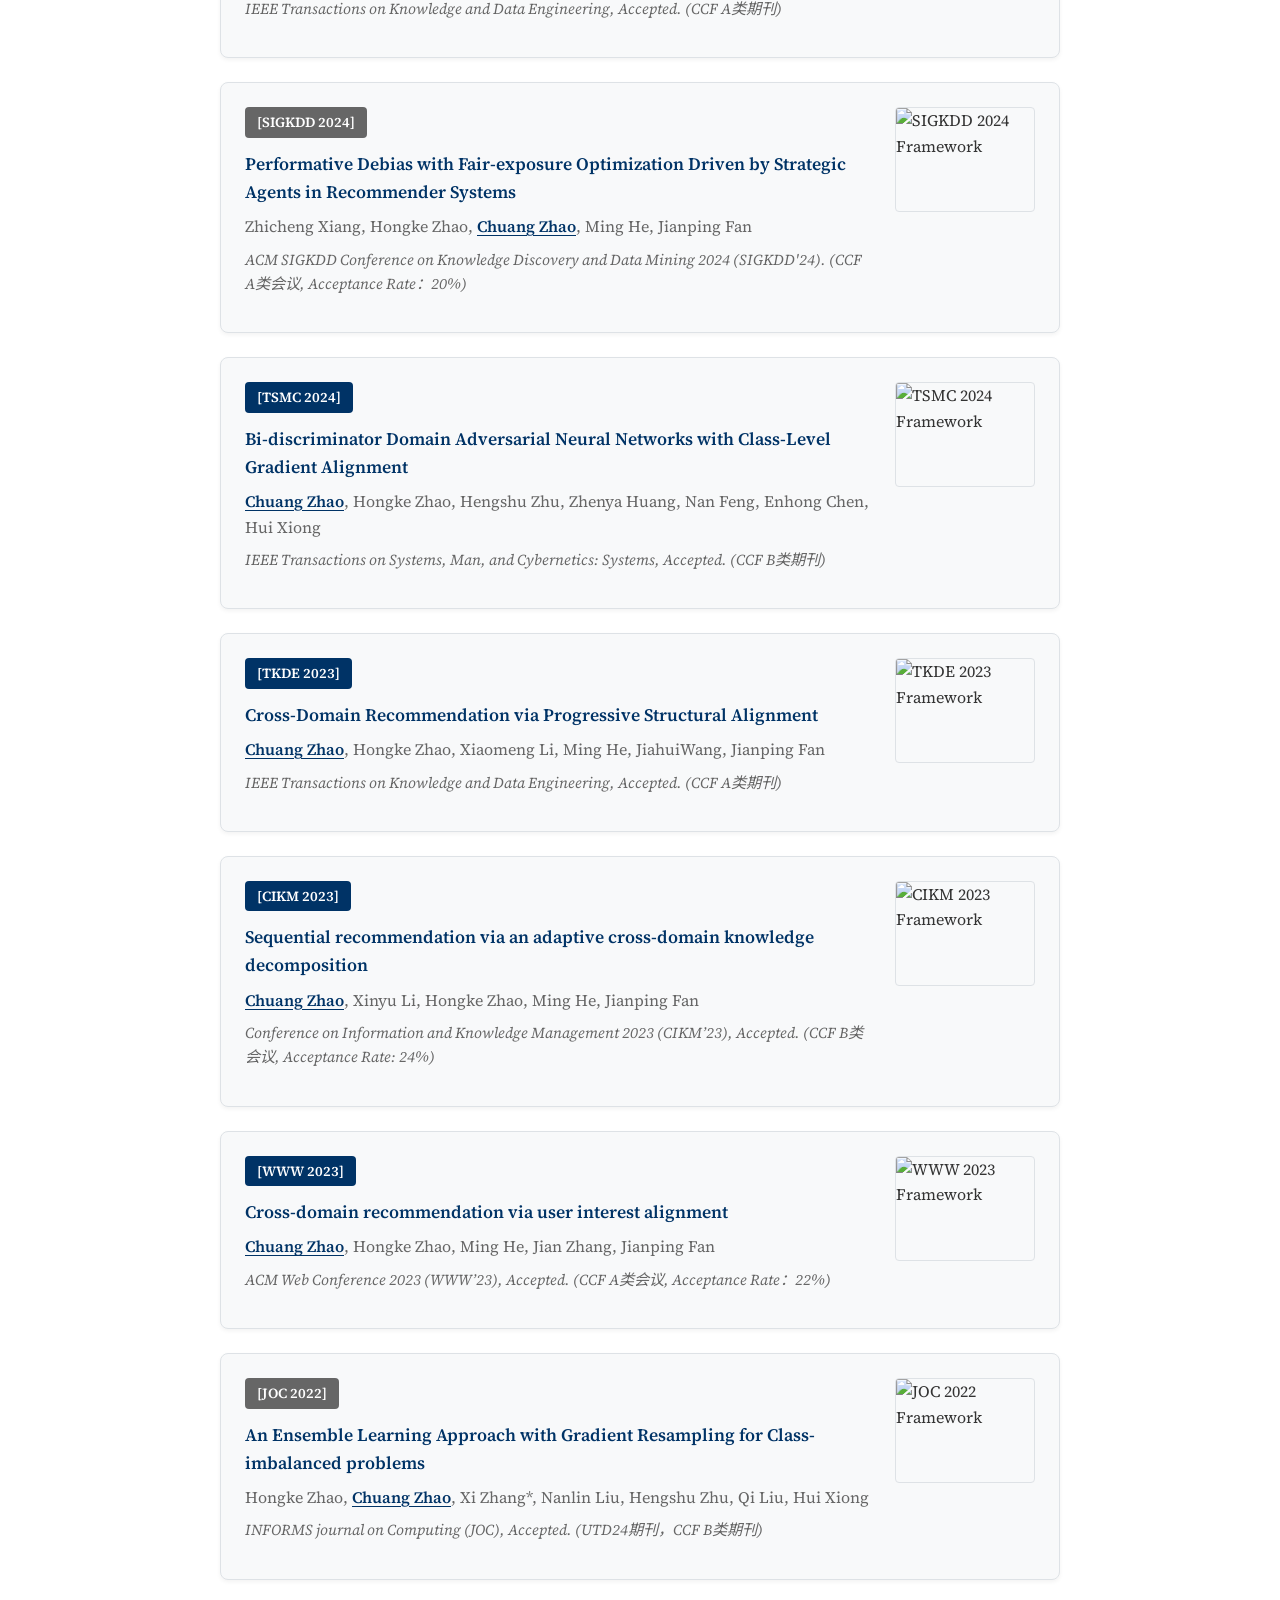
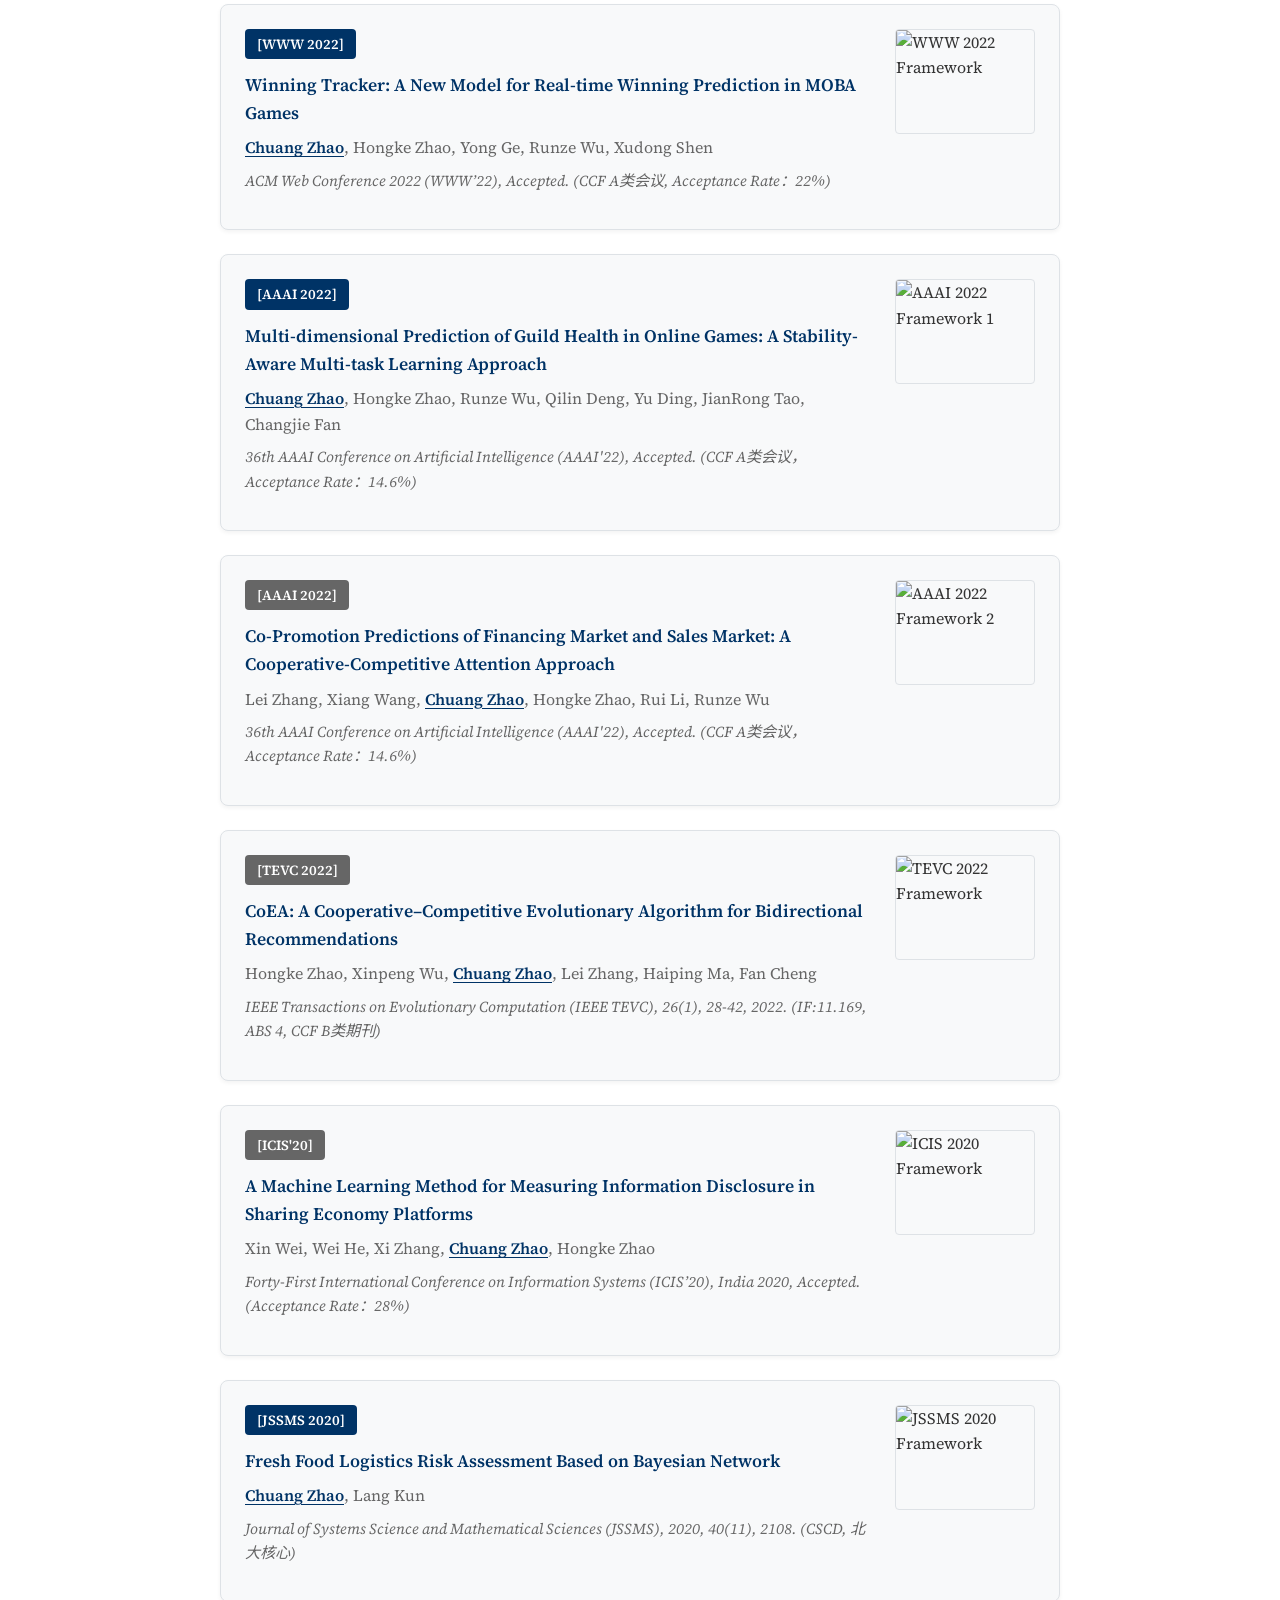
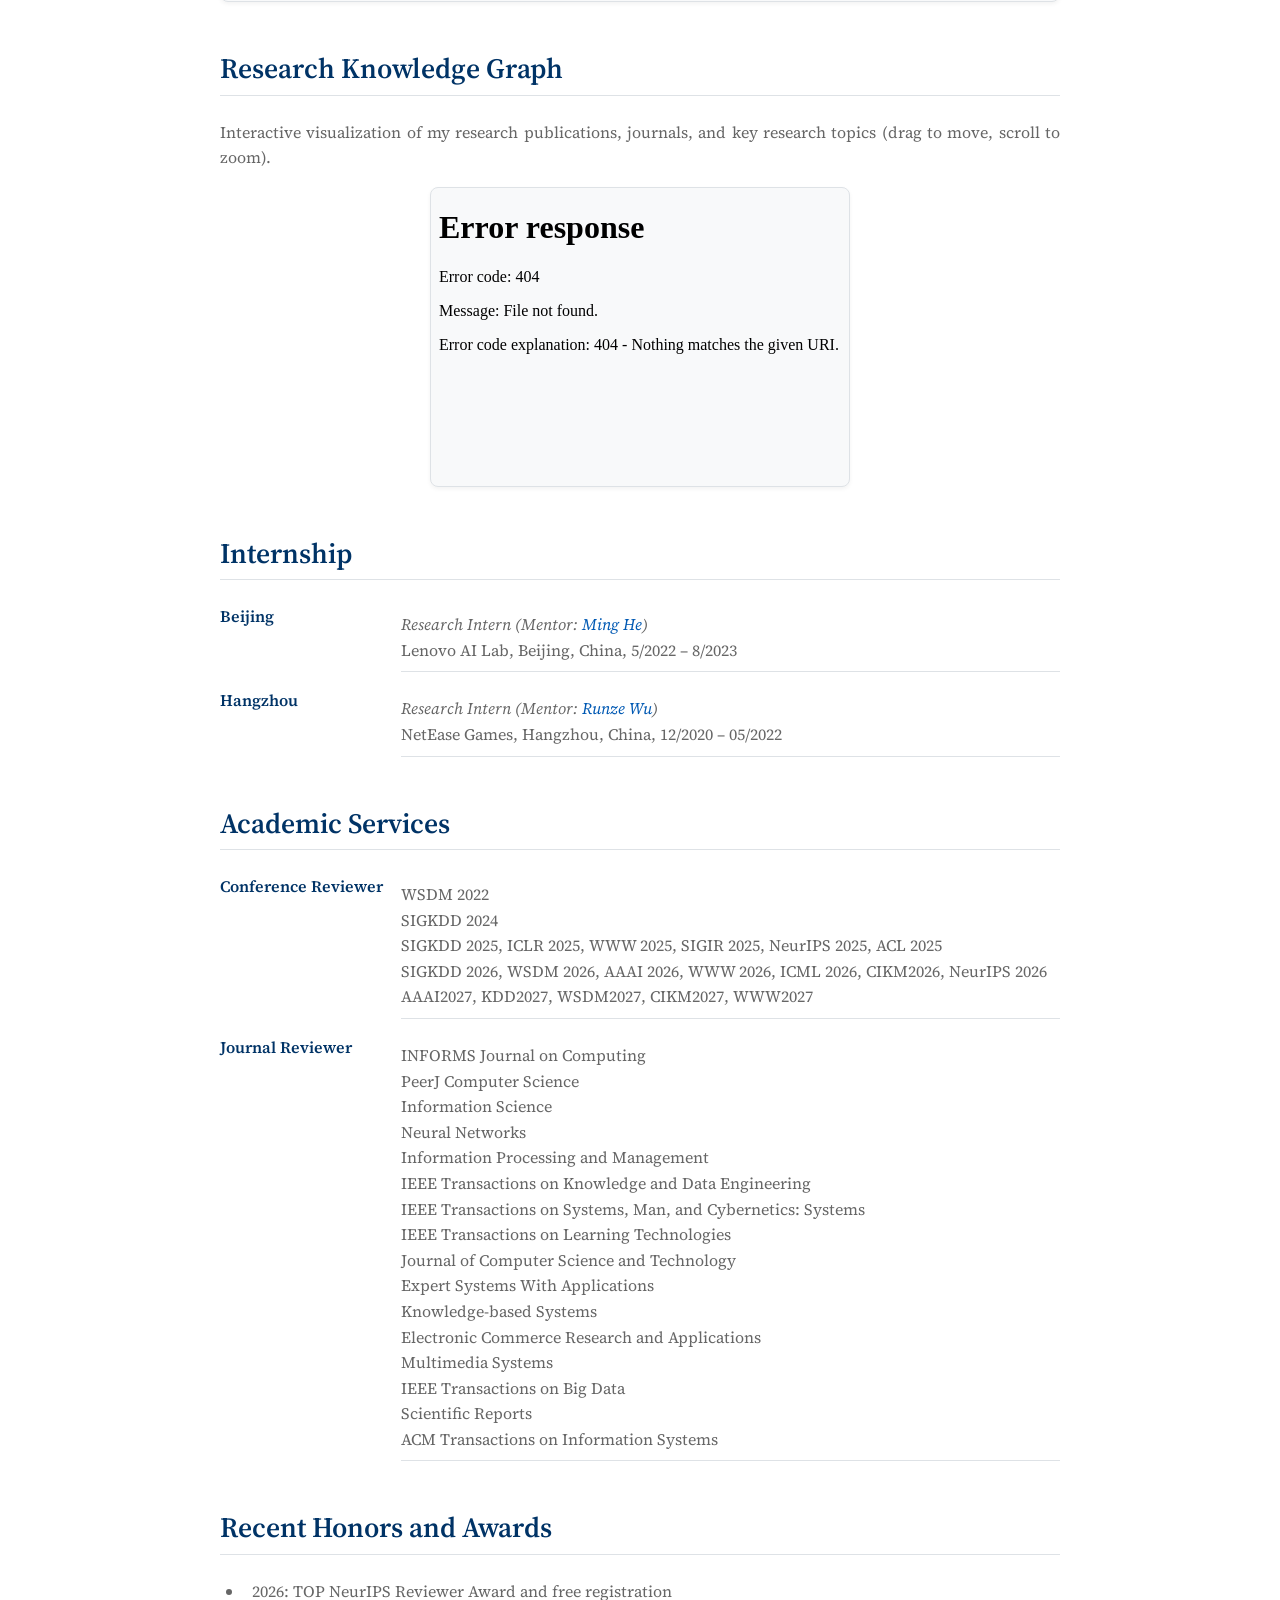
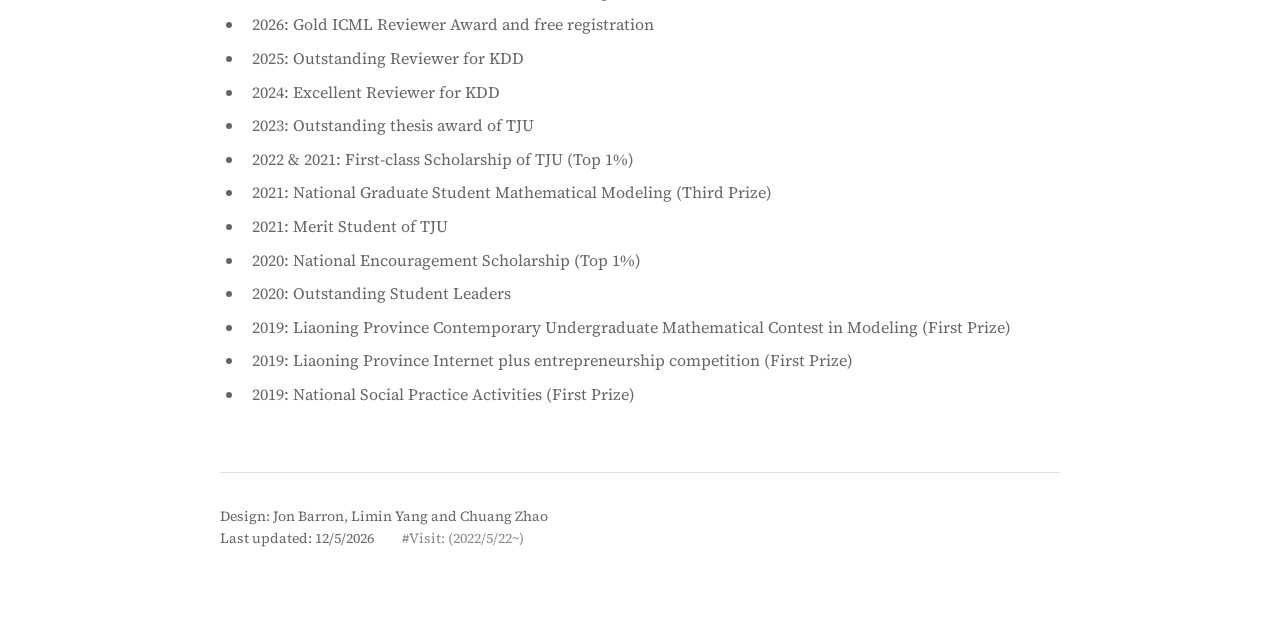
==== commit 16695564: "chore: biweekly archive sync 2026-10-27" ====
--- a/index.html
+++ b/index.html
@@ -545,7 +545,7 @@
         <img src="images/MyClaw-status.png" alt="Claw Status">
       </a>
       <div class="profile__info">
-        <h1>(Eric) C. Zhao </h1>
+        <h1>Chuang Zhao (赵闯)</h1>
         <p>
           PhD Candidate of Electronic and Computer Engineering<br>
           <a href="https://ece.hkust.edu.hk/">Hong Kong University of Science and Technology (HKUST)</a> (Since 12/2024)<br>
